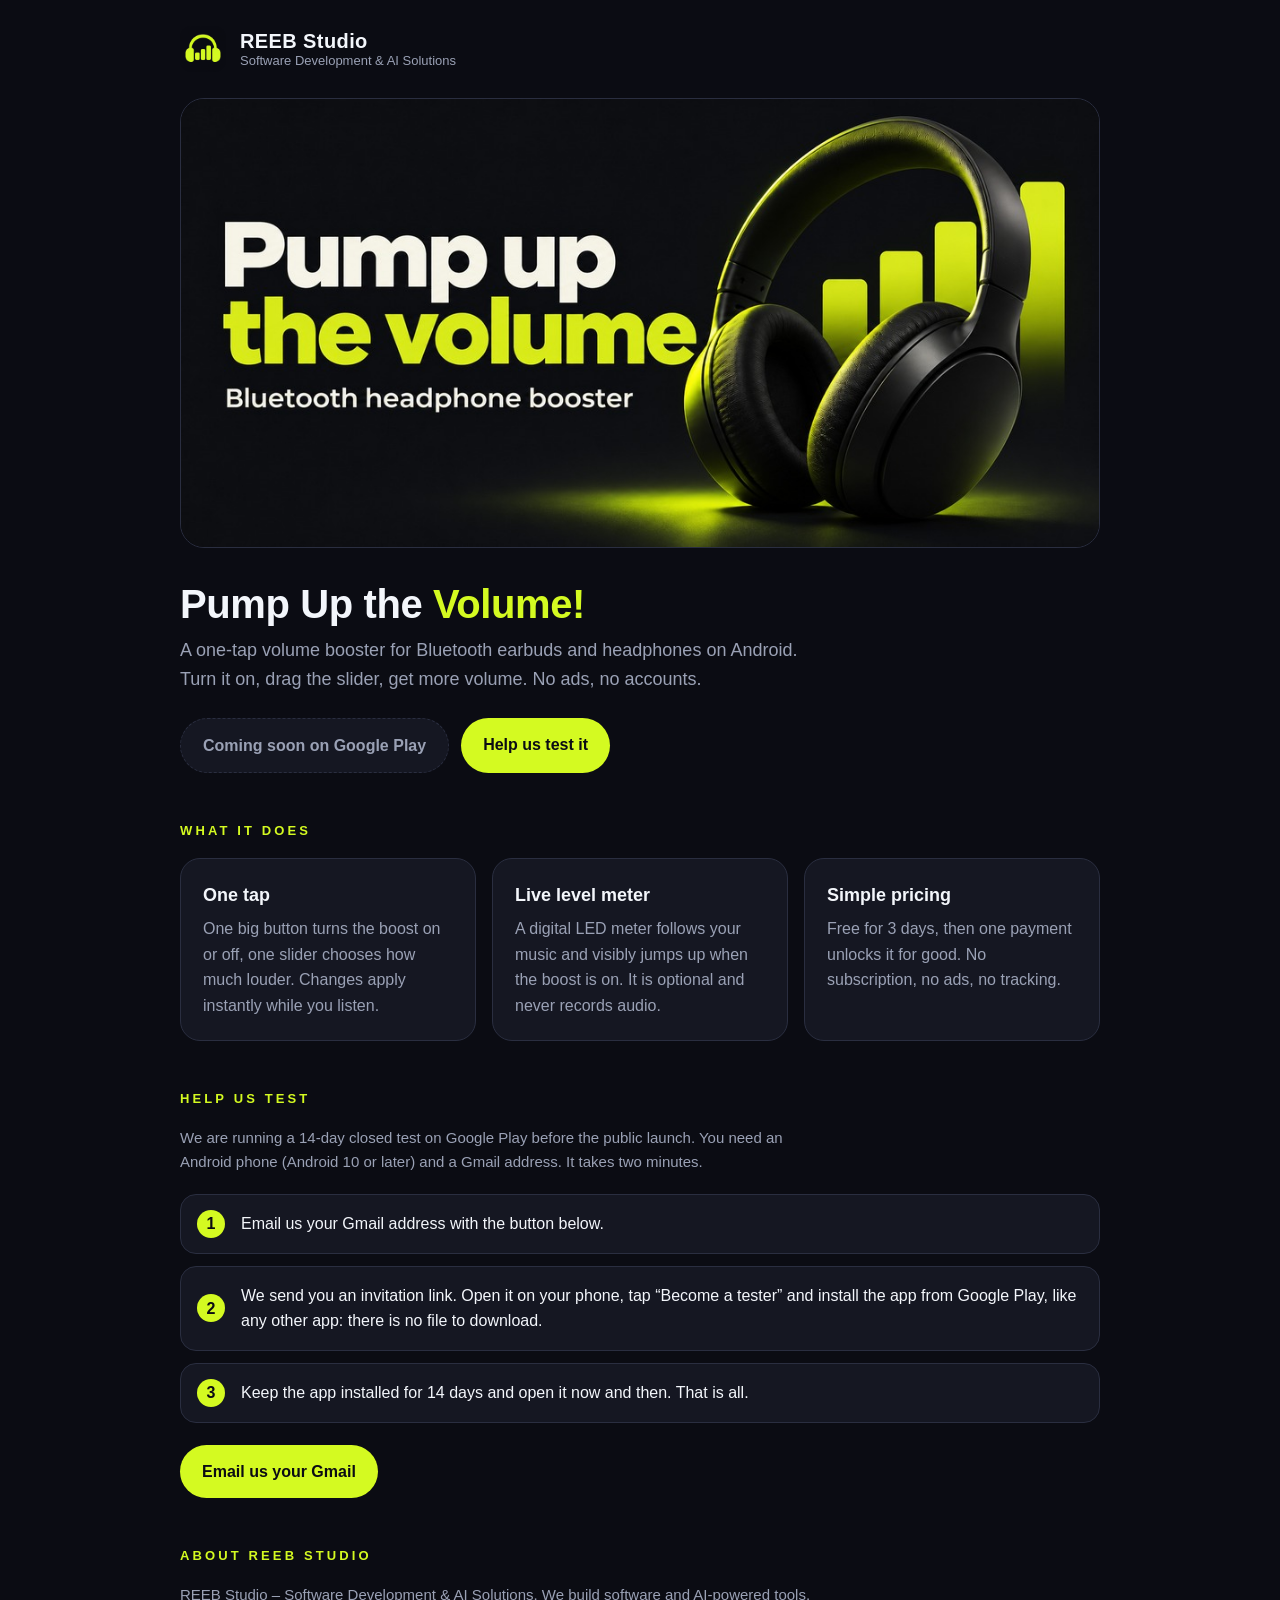
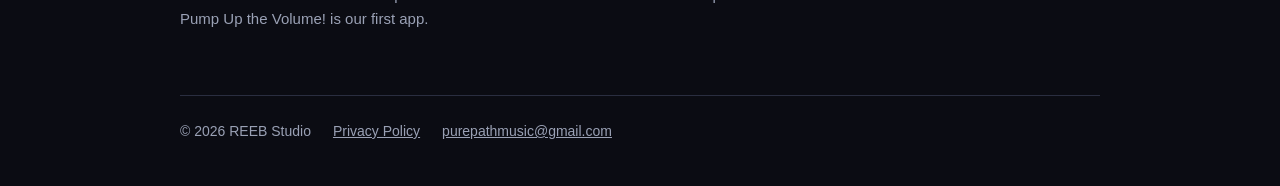
==== index.html @ 294146e5 "Add files via upload" ====
<!doctype html>
<html lang="en">
<head>
<meta charset="utf-8">
<meta name="viewport" content="width=device-width, initial-scale=1">
<title>REEB Studio – Software Development &amp; AI Solutions</title>
<meta name="description" content="REEB Studio builds software and AI-powered tools. First app: Pump Up the Volume!, a one-tap Bluetooth volume booster for Android.">
<link rel="icon" type="image/png" href="icon.png">
<style>
:root{--bg:#0B0C13;--surface:#151722;--line:#2A2E40;--text:#F3F6FB;--dim:#9AA1B5;--acc:#D4FA21;--ink:#0B0C13}
*{box-sizing:border-box}
html{-webkit-text-size-adjust:100%}
body{margin:0;background:var(--bg);color:var(--text);font:16px/1.6 -apple-system,BlinkMacSystemFont,"Segoe UI",Roboto,Helvetica,Arial,sans-serif}
a{color:var(--acc)}
.wrap{max-width:960px;margin:0 auto;padding:0 20px}
header{padding:26px 0 0;display:flex;align-items:center;gap:14px}
header a.brand{display:flex;align-items:center;gap:14px;text-decoration:none;color:var(--text)}
header img{width:46px;height:46px;border-radius:12px;display:block}
.brand b{display:block;font-size:20px;letter-spacing:.02em;line-height:1.2;color:var(--text)}
.brand span{display:block;color:var(--dim);font-size:13px;line-height:1.3}
.hero{margin:26px 0 0;border-radius:24px;overflow:hidden;border:1px solid var(--line)}
.hero img{display:block;width:100%;height:auto}
h1{font-size:clamp(28px,5vw,40px);line-height:1.1;margin:34px 0 10px;letter-spacing:-.01em}
h1 em{color:var(--acc);font-style:normal}
.lead{font-size:18px;color:var(--dim);max-width:640px;margin:0 0 24px}
.cta{display:flex;flex-wrap:wrap;gap:12px;margin:0}
.btn{display:inline-block;padding:14px 22px;border-radius:999px;font-weight:700;text-decoration:none}
.btn.primary{background:var(--acc);color:var(--ink)}
.btn.soon{background:var(--surface);color:var(--dim);border:1px dashed var(--line)}
section{padding:48px 0 0}
h2{font-size:13px;letter-spacing:.24em;text-transform:uppercase;color:var(--acc);margin:0 0 16px}
.grid{display:grid;grid-template-columns:repeat(auto-fit,minmax(250px,1fr));gap:16px}
.card{background:var(--surface);border:1px solid var(--line);border-radius:20px;padding:22px}
.card h3{margin:0 0 6px;font-size:18px}
.card p{margin:0;color:var(--dim)}
.steps{list-style:none;counter-reset:s;padding:0;margin:18px 0 22px;display:grid;gap:12px}
.steps li{counter-increment:s;background:var(--surface);border:1px solid var(--line);border-radius:16px;padding:16px 18px 16px 60px;position:relative}
.steps li:before{content:counter(s);position:absolute;left:16px;top:50%;transform:translateY(-50%);width:28px;height:28px;border-radius:50%;background:var(--acc);color:var(--ink);font-weight:800;display:flex;align-items:center;justify-content:center}
.note{color:var(--dim);font-size:15px;margin:0 0 20px;max-width:640px}
footer{margin-top:64px;border-top:1px solid var(--line);padding:24px 0 44px;color:var(--dim);font-size:14px;display:flex;flex-wrap:wrap;gap:8px 22px}
footer a{color:var(--dim)}
article h1{margin-top:34px}
article h2{margin:30px 0 8px;padding-top:20px;border-top:1px solid var(--line);font-size:13px}
article p,article li{color:var(--text)}
article ul{padding-left:22px}
article li{margin:6px 0}
article em{color:var(--dim)}
</style>
</head>
<body>
<div class="wrap">
<header><a class="brand" href="./"><img src="icon.png" alt="" width="46" height="46"><span><b>REEB Studio</b><span>Software Development &amp; AI Solutions</span></span></a></header>

<div class="hero"><img src="hero.jpg" width="1024" height="500" alt="Pump up the volume: Bluetooth headphone booster"></div>

<h1>Pump Up the <em>Volume!</em></h1>
<p class="lead">A one-tap volume booster for Bluetooth earbuds and headphones on Android. Turn it on, drag the slider, get more volume. No ads, no accounts.</p>
<p class="cta"><span class="btn soon">Coming soon on Google Play</span><a class="btn primary" href="#testers">Help us test it</a></p>

<section>
<h2>What it does</h2>
<div class="grid">
<div class="card"><h3>One tap</h3><p>One big button turns the boost on or off, one slider chooses how much louder. Changes apply instantly while you listen.</p></div>
<div class="card"><h3>Live level meter</h3><p>A digital LED meter follows your music and visibly jumps up when the boost is on. It is optional and never records audio.</p></div>
<div class="card"><h3>Simple pricing</h3><p>Free for 3 days, then one payment unlocks it for good. No subscription, no ads, no tracking.</p></div>
</div>
</section>

<section id="testers">
<h2>Help us test</h2>
<p class="note">We are running a 14-day closed test on Google Play before the public launch. You need an Android phone (Android 10 or later) and a Gmail address. It takes two minutes.</p>
<ol class="steps">
<li>Email us your Gmail address with the button below.</li>
<li>We send you an invitation link. Open it on your phone, tap &ldquo;Become a tester&rdquo; and install the app from Google Play, like any other app: there is no file to download.</li>
<li>Keep the app installed for 14 days and open it now and then. That is all.</li>
</ol>
<p class="cta"><a class="btn primary" href="mailto:purepathmusic@gmail.com?subject=Pump%20Up%20the%20Volume!%20tester&body=My%20Gmail%20address%20is%3A%20">Email us your Gmail</a></p>
</section>

<section>
<h2>About REEB Studio</h2>
<p class="note">REEB Studio &ndash; Software Development &amp; AI Solutions. We build software and AI-powered tools. Pump Up the Volume! is our first app.</p>
</section>
<footer><span>&copy; 2026 REEB Studio</span><a href="privacy.html">Privacy Policy</a><a href="mailto:purepathmusic@gmail.com">purepathmusic@gmail.com</a></footer>
</div>
</body>
</html>
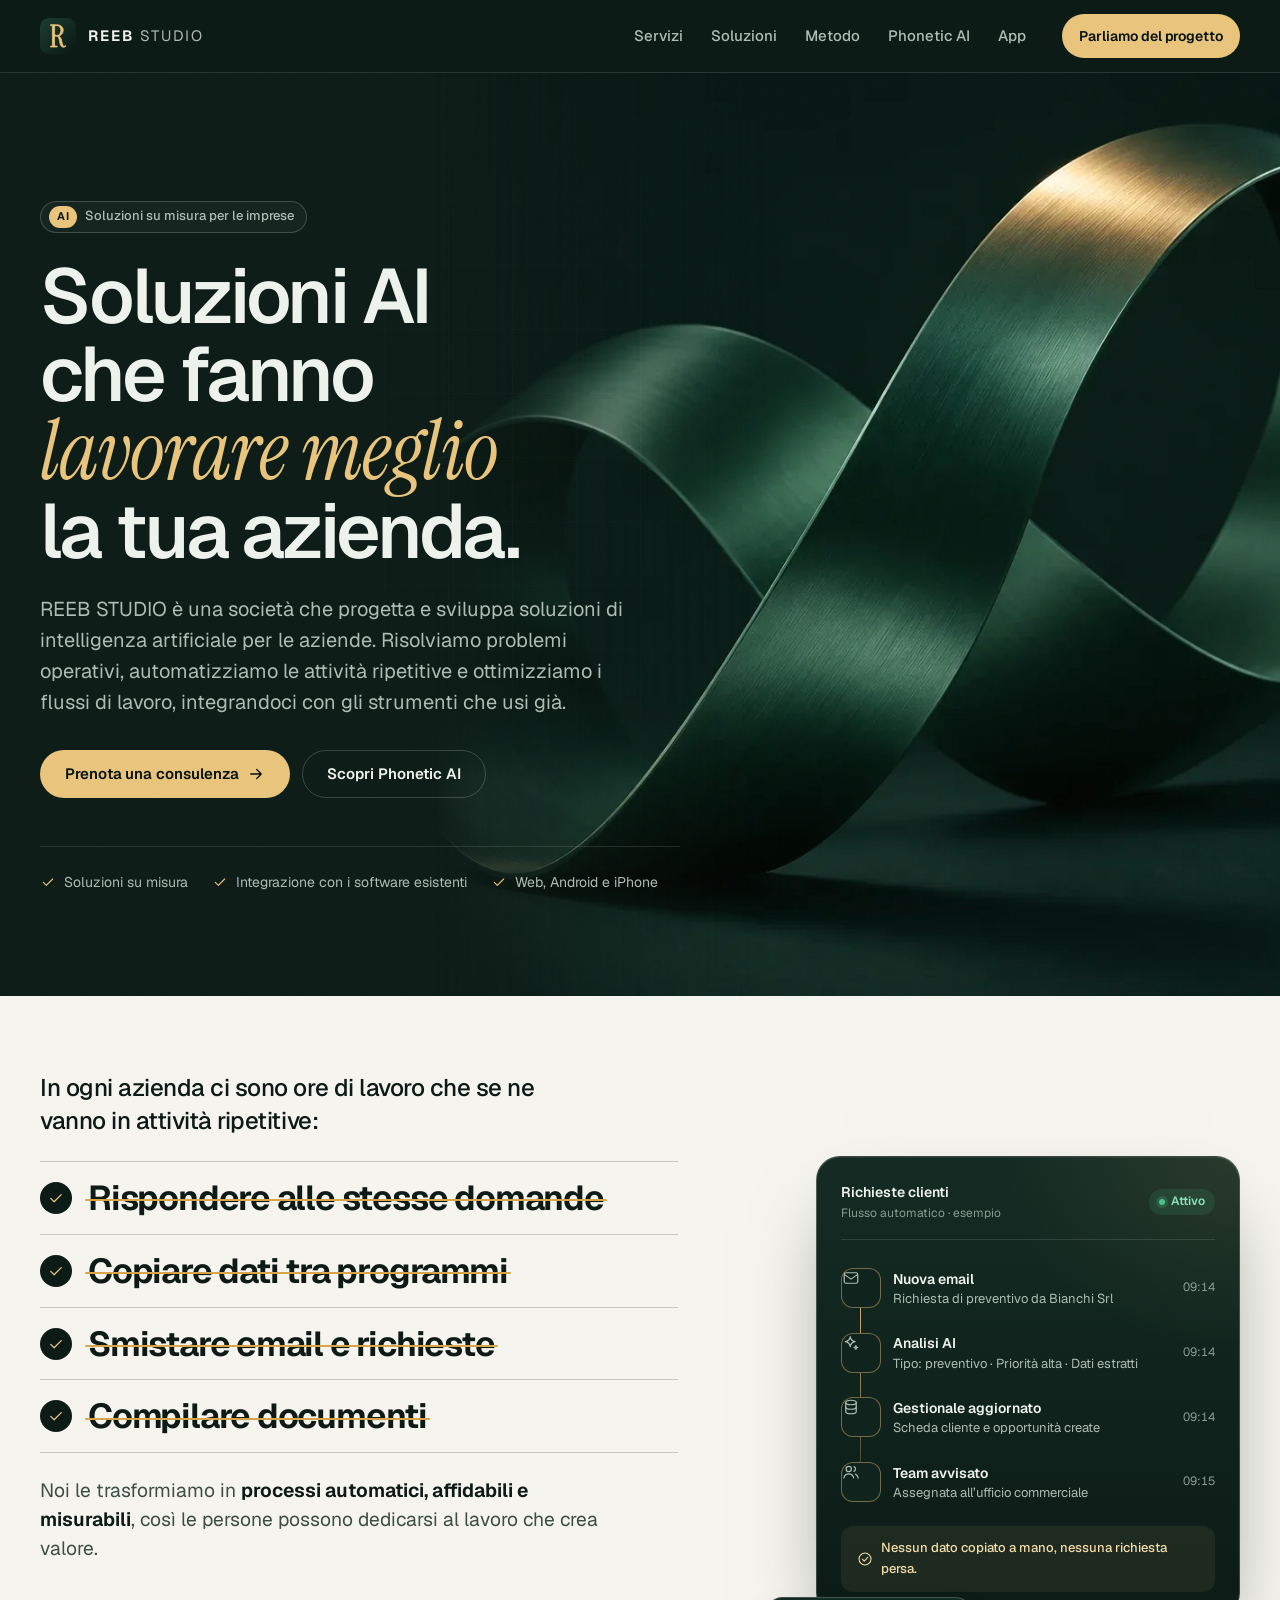
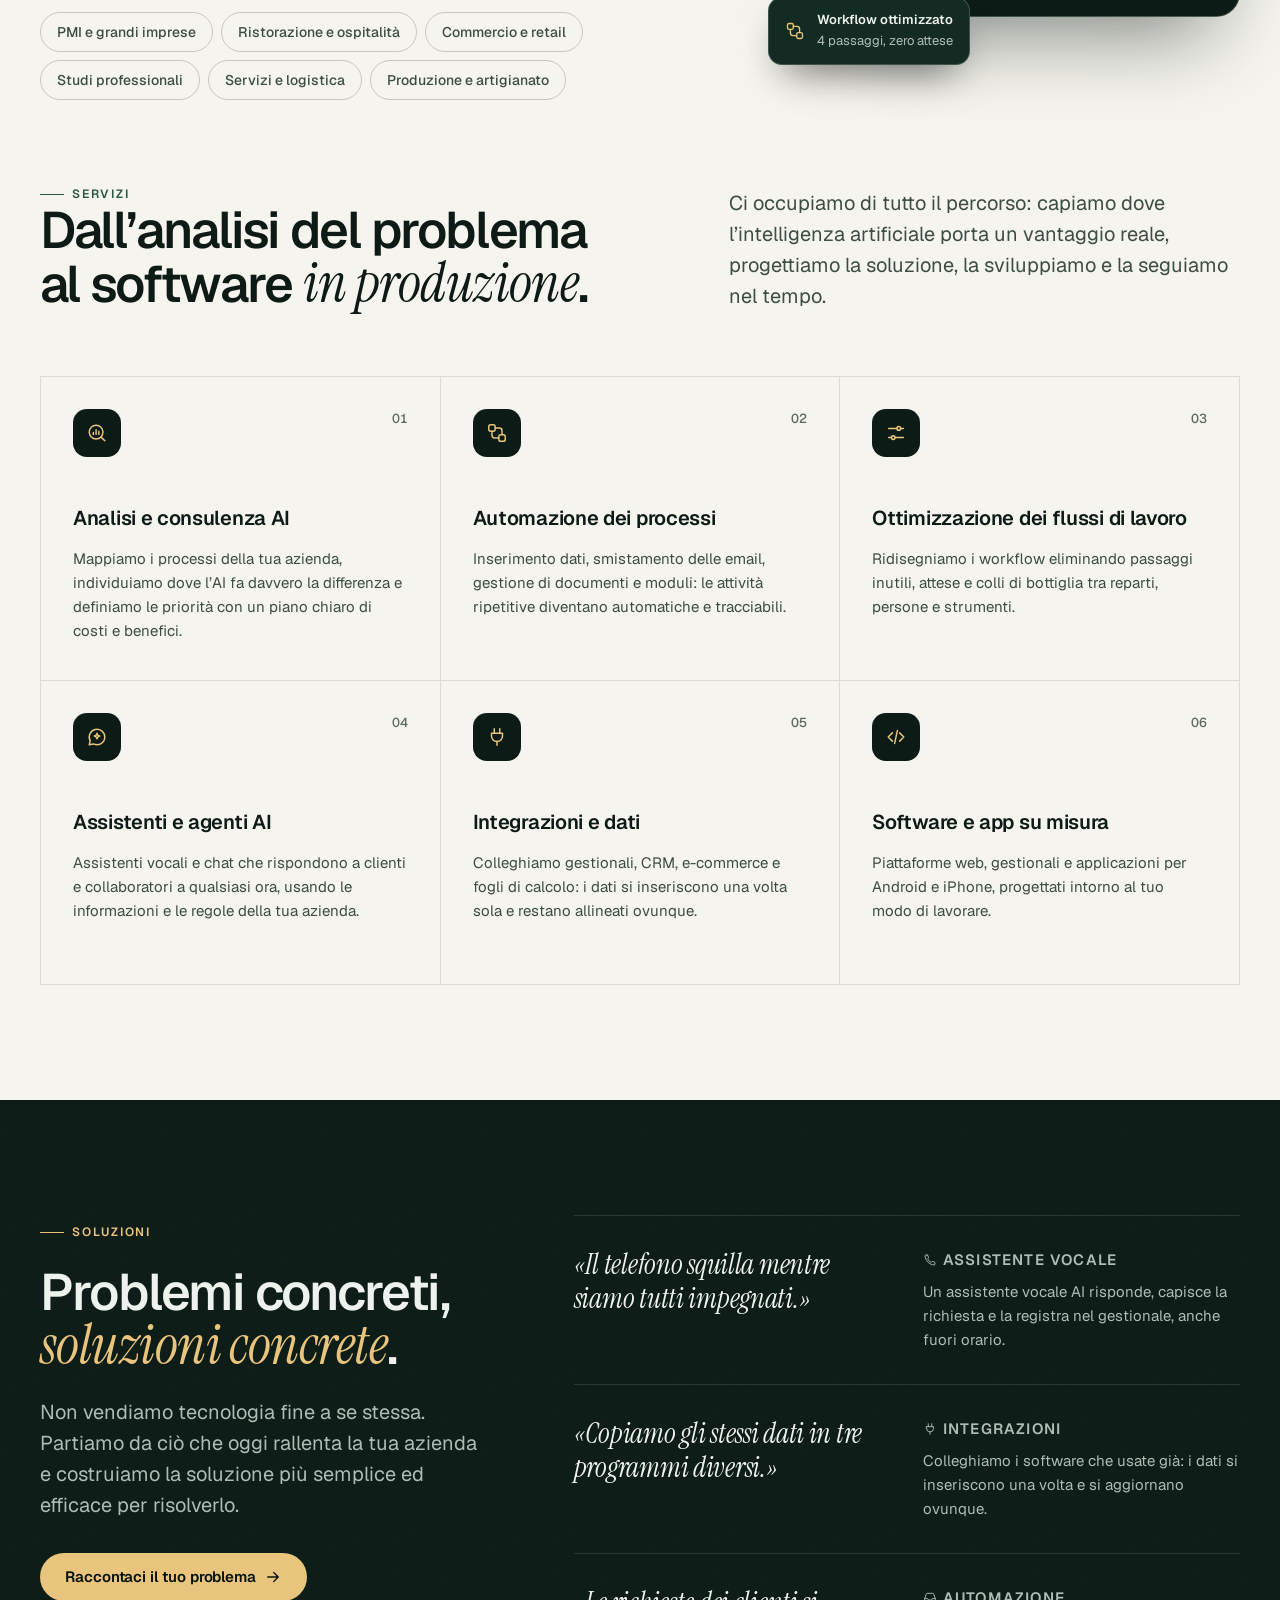
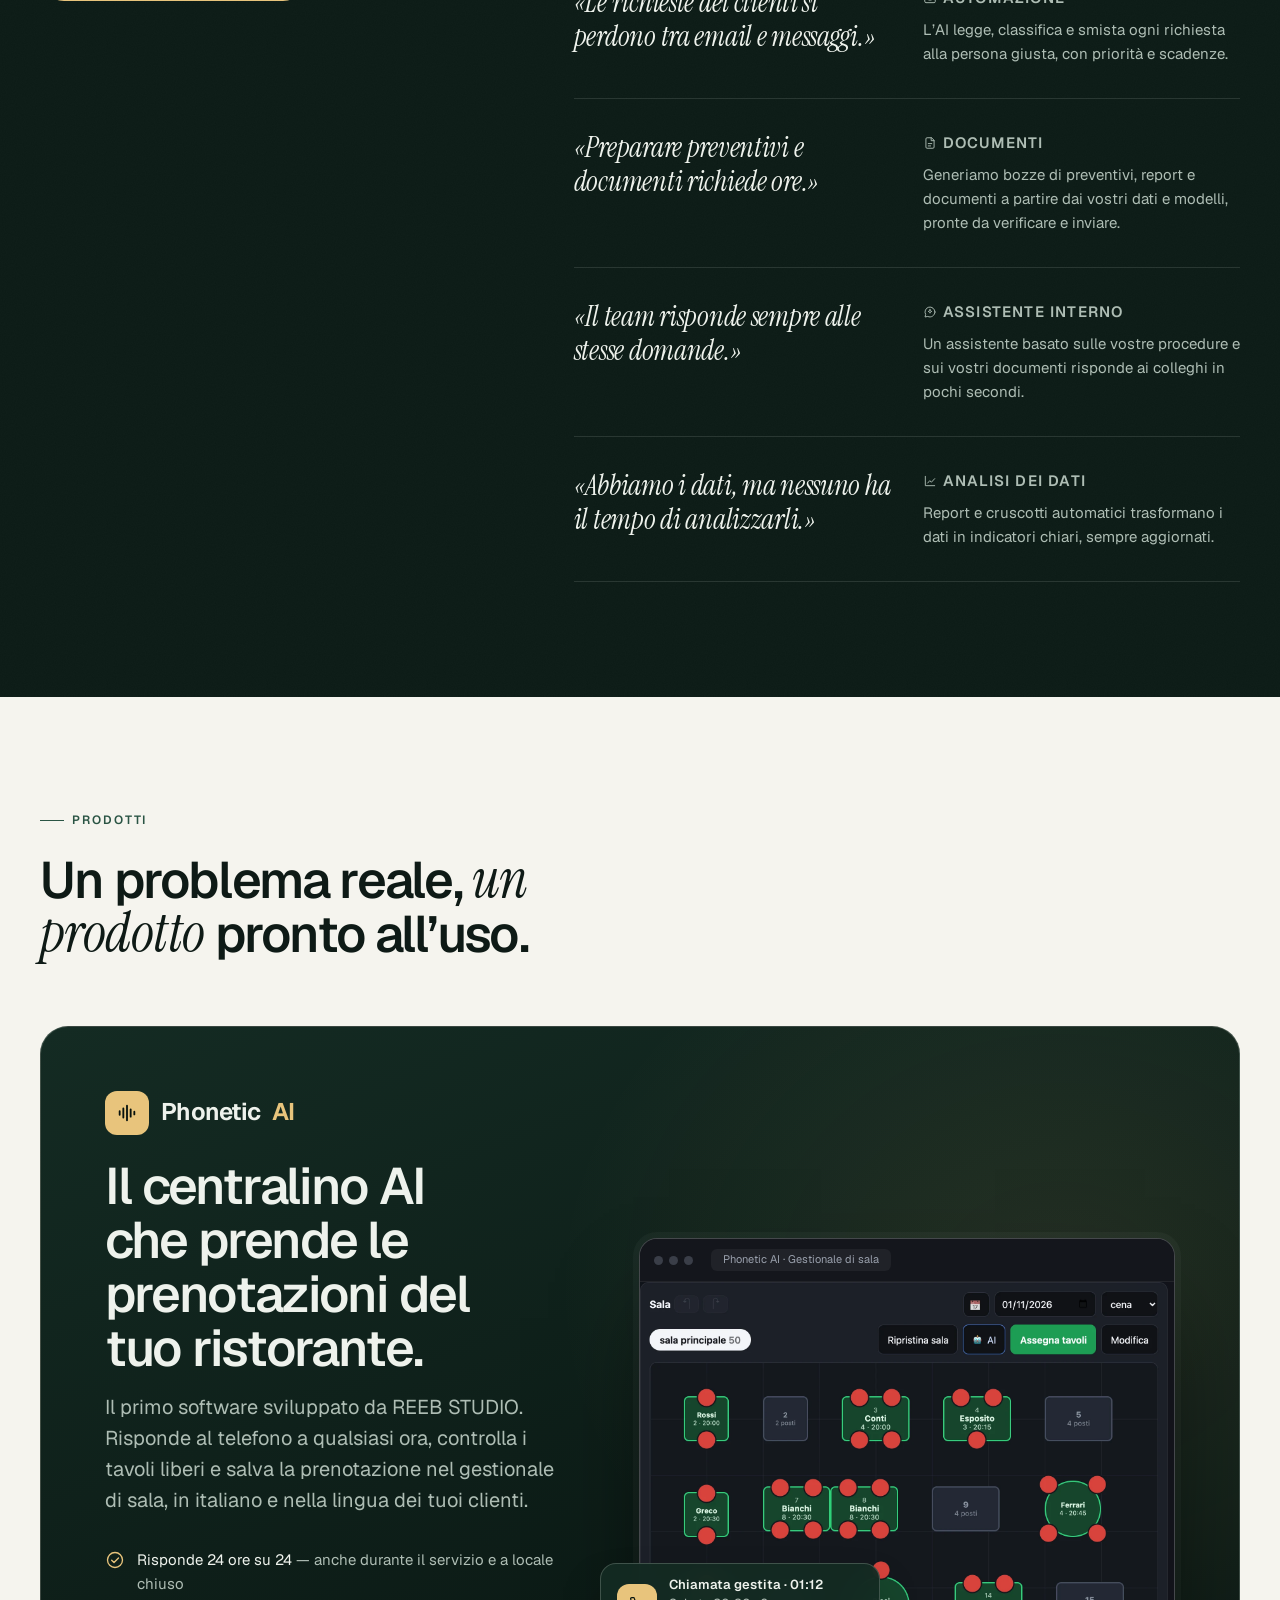
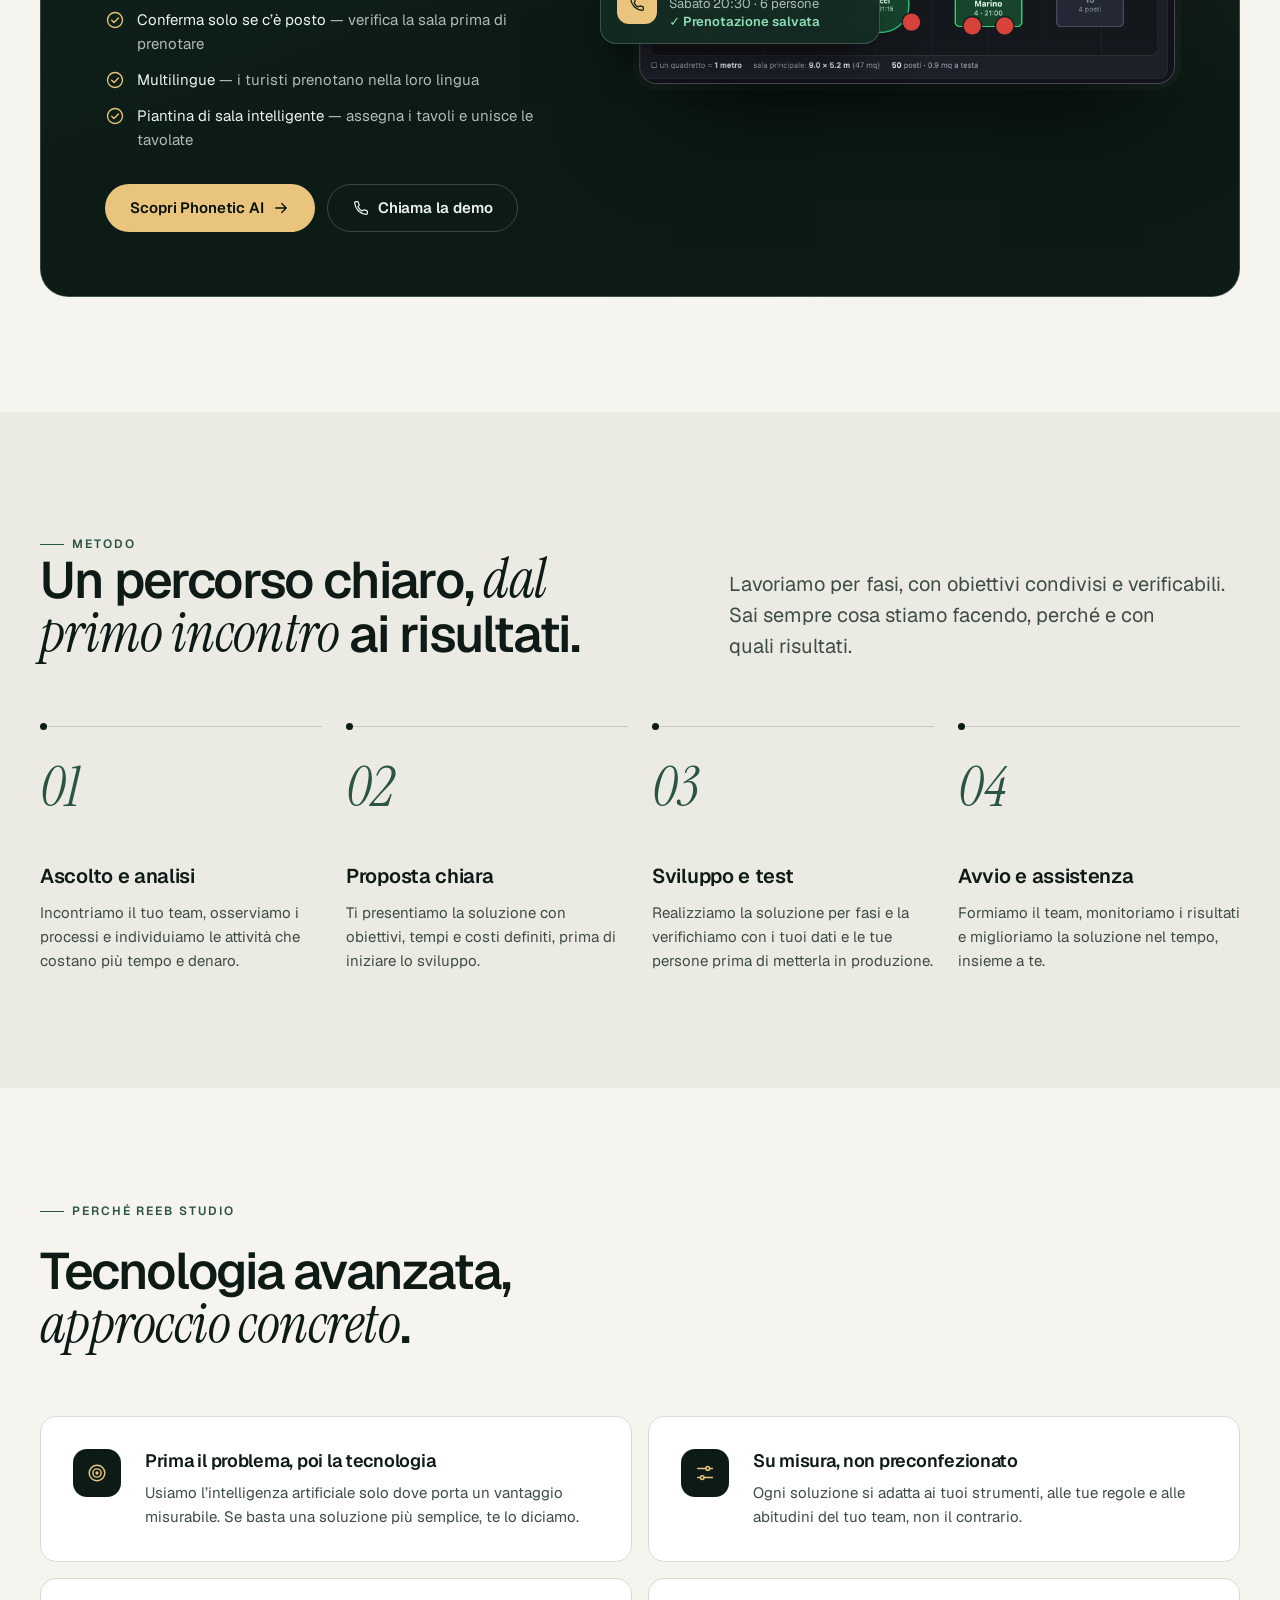
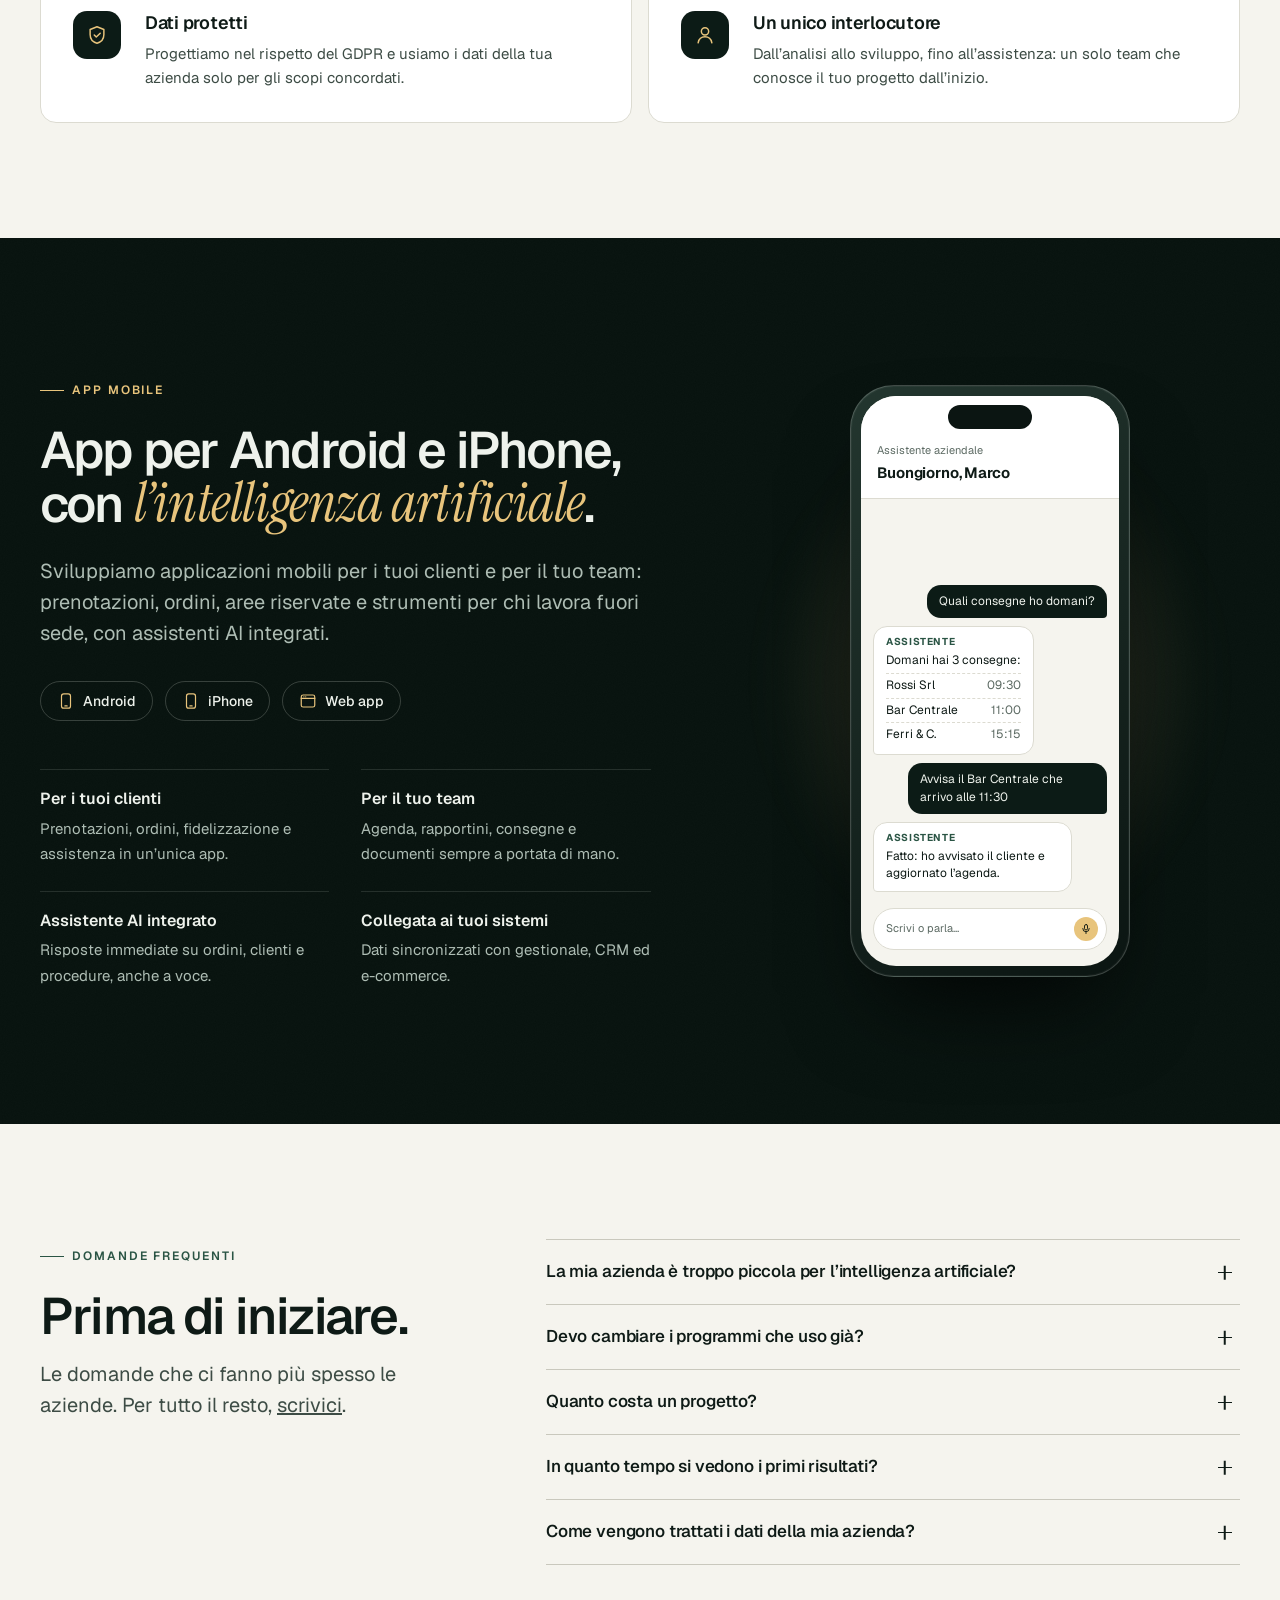
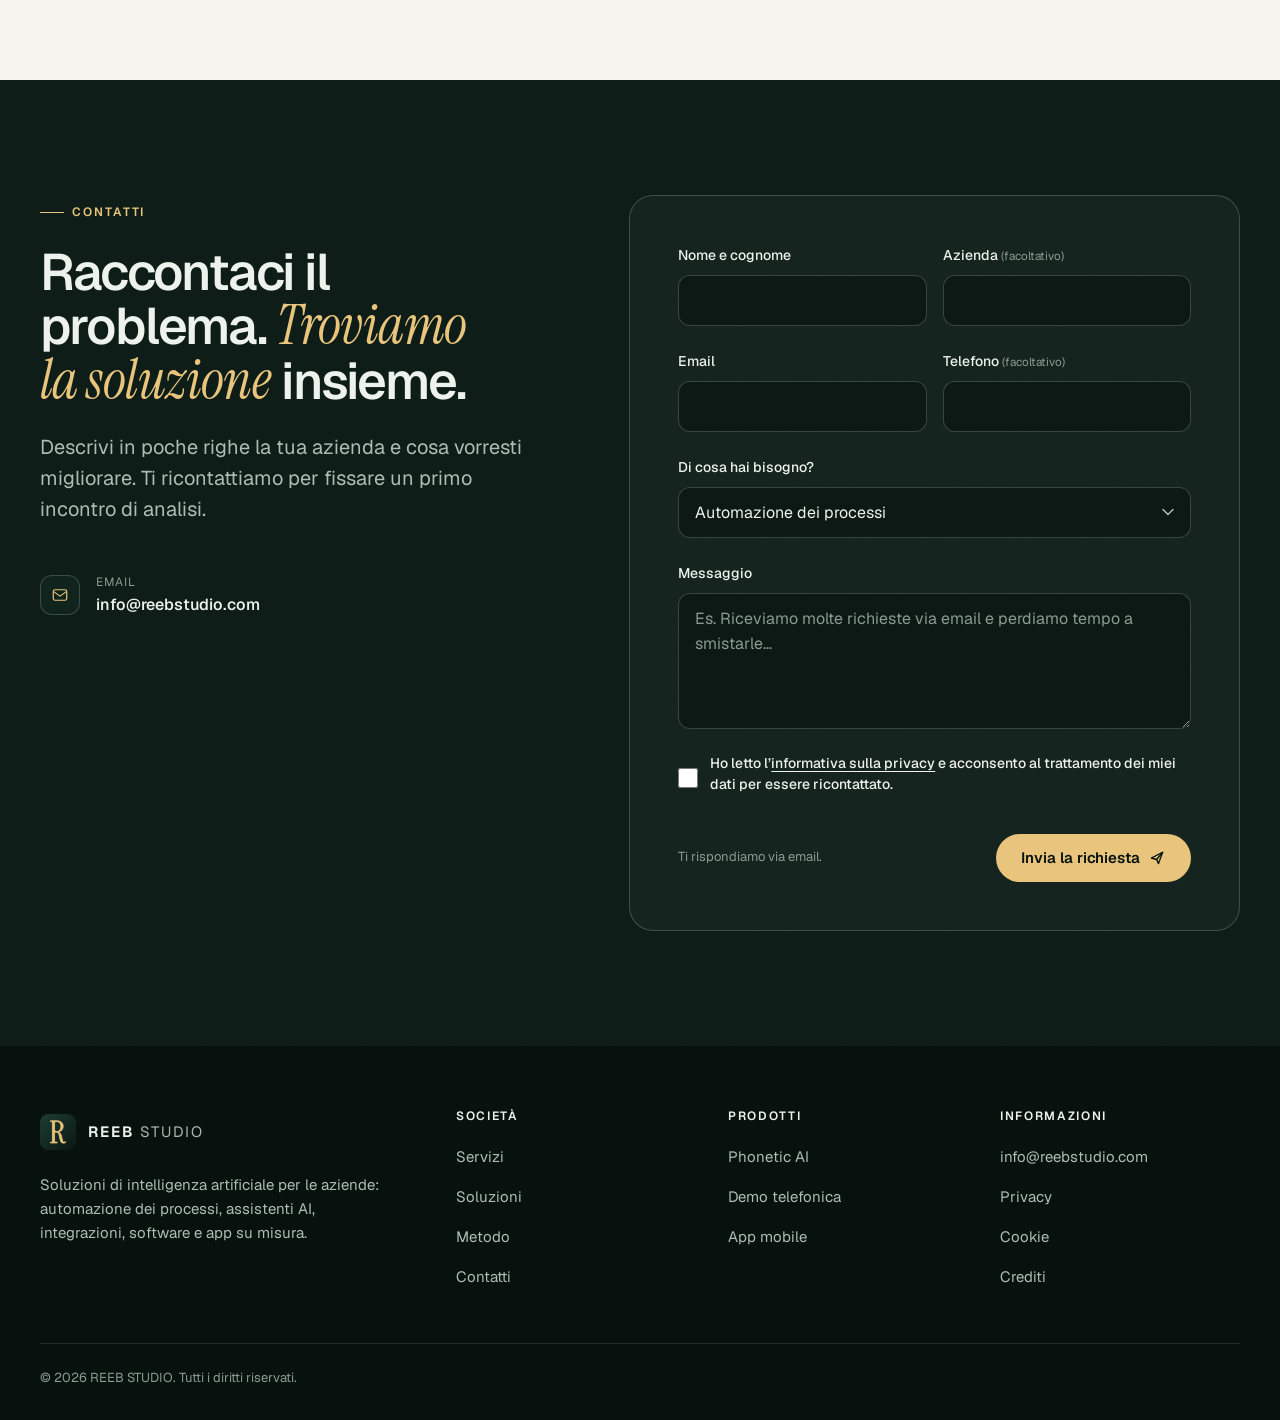
==== commit 83d86db6: "Nuovo sito REEB STUDIO Home della società (servizi, soluzioni, Phonetic AI, metodo, app, contatti), " ====
--- a/index.html
+++ b/index.html
@@ -1,87 +1,595 @@
 <!doctype html>
-<html lang="en">
+<html lang="it">
 <head>
-<meta charset="utf-8">
-<meta name="viewport" content="width=device-width, initial-scale=1">
-<title>REEB Studio – Software Development &amp; AI Solutions</title>
-<meta name="description" content="REEB Studio builds software and AI-powered tools. First app: Pump Up the Volume!, a one-tap Bluetooth volume booster for Android.">
-<link rel="icon" type="image/png" href="icon.png">
-<style>
-:root{--bg:#0B0C13;--surface:#151722;--line:#2A2E40;--text:#F3F6FB;--dim:#9AA1B5;--acc:#D4FA21;--ink:#0B0C13}
-*{box-sizing:border-box}
-html{-webkit-text-size-adjust:100%}
-body{margin:0;background:var(--bg);color:var(--text);font:16px/1.6 -apple-system,BlinkMacSystemFont,"Segoe UI",Roboto,Helvetica,Arial,sans-serif}
-a{color:var(--acc)}
-.wrap{max-width:960px;margin:0 auto;padding:0 20px}
-header{padding:26px 0 0;display:flex;align-items:center;gap:14px}
-header a.brand{display:flex;align-items:center;gap:14px;text-decoration:none;color:var(--text)}
-header img{width:46px;height:46px;border-radius:12px;display:block}
-.brand b{display:block;font-size:20px;letter-spacing:.02em;line-height:1.2;color:var(--text)}
-.brand span{display:block;color:var(--dim);font-size:13px;line-height:1.3}
-.hero{margin:26px 0 0;border-radius:24px;overflow:hidden;border:1px solid var(--line)}
-.hero img{display:block;width:100%;height:auto}
-h1{font-size:clamp(28px,5vw,40px);line-height:1.1;margin:34px 0 10px;letter-spacing:-.01em}
-h1 em{color:var(--acc);font-style:normal}
-.lead{font-size:18px;color:var(--dim);max-width:640px;margin:0 0 24px}
-.cta{display:flex;flex-wrap:wrap;gap:12px;margin:0}
-.btn{display:inline-block;padding:14px 22px;border-radius:999px;font-weight:700;text-decoration:none}
-.btn.primary{background:var(--acc);color:var(--ink)}
-.btn.soon{background:var(--surface);color:var(--dim);border:1px dashed var(--line)}
-section{padding:48px 0 0}
-h2{font-size:13px;letter-spacing:.24em;text-transform:uppercase;color:var(--acc);margin:0 0 16px}
-.grid{display:grid;grid-template-columns:repeat(auto-fit,minmax(250px,1fr));gap:16px}
-.card{background:var(--surface);border:1px solid var(--line);border-radius:20px;padding:22px}
-.card h3{margin:0 0 6px;font-size:18px}
-.card p{margin:0;color:var(--dim)}
-.steps{list-style:none;counter-reset:s;padding:0;margin:18px 0 22px;display:grid;gap:12px}
-.steps li{counter-increment:s;background:var(--surface);border:1px solid var(--line);border-radius:16px;padding:16px 18px 16px 60px;position:relative}
-.steps li:before{content:counter(s);position:absolute;left:16px;top:50%;transform:translateY(-50%);width:28px;height:28px;border-radius:50%;background:var(--acc);color:var(--ink);font-weight:800;display:flex;align-items:center;justify-content:center}
-.note{color:var(--dim);font-size:15px;margin:0 0 20px;max-width:640px}
-footer{margin-top:64px;border-top:1px solid var(--line);padding:24px 0 44px;color:var(--dim);font-size:14px;display:flex;flex-wrap:wrap;gap:8px 22px}
-footer a{color:var(--dim)}
-article h1{margin-top:34px}
-article h2{margin:30px 0 8px;padding-top:20px;border-top:1px solid var(--line);font-size:13px}
-article p,article li{color:var(--text)}
-article ul{padding-left:22px}
-article li{margin:6px 0}
-article em{color:var(--dim)}
-</style>
+  <meta charset="utf-8">
+  <meta name="viewport" content="width=device-width, initial-scale=1">
+  <title>REEB STUDIO — Soluzioni di intelligenza artificiale per le aziende</title>
+  <meta name="description" content="REEB STUDIO è una società che progetta soluzioni di intelligenza artificiale per le aziende: automazione dei processi, ottimizzazione dei flussi di lavoro, assistenti AI, integrazioni, software e app su misura.">
+  <meta name="theme-color" content="#0c1b16">
+  <link rel="canonical" href="https://reebstudio.com/">
+  <meta property="og:type" content="website">
+  <meta property="og:locale" content="it_IT">
+  <meta property="og:site_name" content="REEB STUDIO">
+  <meta property="og:title" content="REEB STUDIO — Soluzioni di intelligenza artificiale per le aziende">
+  <meta property="og:description" content="Automatizziamo le attività ripetitive, ottimizziamo i flussi di lavoro e integriamo l’intelligenza artificiale nei sistemi che la tua azienda usa già.">
+  <meta property="og:url" content="https://reebstudio.com/">
+  <meta property="og:image" content="https://reebstudio.com/assets/img/og-reeb-studio.jpg">
+  <meta property="og:image:width" content="1200">
+  <meta property="og:image:height" content="630">
+  <meta name="twitter:card" content="summary_large_image">
+  <link rel="icon" href="favicon.svg" type="image/svg+xml">
+  <link rel="icon" href="assets/brand/favicon-32.png" sizes="32x32" type="image/png">
+  <link rel="apple-touch-icon" href="assets/brand/apple-touch-icon.png">
+  <link rel="manifest" href="site.webmanifest">
+  <link rel="preload" href="assets/fonts/geist-var.woff2" as="font" type="font/woff2" crossorigin>
+  <link rel="preload" href="assets/fonts/instrument-serif-italic.woff2" as="font" type="font/woff2" crossorigin>
+  <link rel="stylesheet" href="assets/css/site.css">
+  <script>document.documentElement.classList.add('js')</script>
+  <script type="application/ld+json">
+  {
+    "@context": "https://schema.org",
+    "@type": "Organization",
+    "name": "REEB STUDIO",
+    "url": "https://reebstudio.com/",
+    "logo": "https://reebstudio.com/assets/brand/icon-512.png",
+    "description": "Società che progetta e sviluppa soluzioni di intelligenza artificiale per le aziende: automazione dei processi, ottimizzazione dei flussi di lavoro, assistenti AI, integrazioni, software e app per Android e iPhone.",
+    "email": "info@reebstudio.com",
+    "makesOffer": {
+      "@type": "Offer",
+      "itemOffered": { "@type": "SoftwareApplication", "name": "Phonetic AI", "applicationCategory": "BusinessApplication", "url": "https://reebstudio.com/phonetic-ai/" }
+    }
+  }
+  </script>
 </head>
 <body>
-<div class="wrap">
-<header><a class="brand" href="./"><img src="icon.png" alt="" width="46" height="46"><span><b>REEB Studio</b><span>Software Development &amp; AI Solutions</span></span></a></header>
-
-<div class="hero"><img src="hero.jpg" width="1024" height="500" alt="Pump up the volume: Bluetooth headphone booster"></div>
-
-<h1>Pump Up the <em>Volume!</em></h1>
-<p class="lead">A one-tap volume booster for Bluetooth earbuds and headphones on Android. Turn it on, drag the slider, get more volume. No ads, no accounts.</p>
-<p class="cta"><span class="btn soon">Coming soon on Google Play</span><a class="btn primary" href="#testers">Help us test it</a></p>
-
-<section>
-<h2>What it does</h2>
-<div class="grid">
-<div class="card"><h3>One tap</h3><p>One big button turns the boost on or off, one slider chooses how much louder. Changes apply instantly while you listen.</p></div>
-<div class="card"><h3>Live level meter</h3><p>A digital LED meter follows your music and visibly jumps up when the boost is on. It is optional and never records audio.</p></div>
-<div class="card"><h3>Simple pricing</h3><p>Free for 3 days, then one payment unlocks it for good. No subscription, no ads, no tracking.</p></div>
-</div>
-</section>
-
-<section id="testers">
-<h2>Help us test</h2>
-<p class="note">We are running a 14-day closed test on Google Play before the public launch. You need an Android phone (Android 10 or later) and a Gmail address. It takes two minutes.</p>
-<ol class="steps">
-<li>Email us your Gmail address with the button below.</li>
-<li>We send you an invitation link. Open it on your phone, tap &ldquo;Become a tester&rdquo; and install the app from Google Play, like any other app: there is no file to download.</li>
-<li>Keep the app installed for 14 days and open it now and then. That is all.</li>
-</ol>
-<p class="cta"><a class="btn primary" href="mailto:purepathmusic@gmail.com?subject=Pump%20Up%20the%20Volume!%20tester&body=My%20Gmail%20address%20is%3A%20">Email us your Gmail</a></p>
-</section>
-
-<section>
-<h2>About REEB Studio</h2>
-<p class="note">REEB Studio &ndash; Software Development &amp; AI Solutions. We build software and AI-powered tools. Pump Up the Volume! is our first app.</p>
-</section>
-<footer><span>&copy; 2026 REEB Studio</span><a href="privacy.html">Privacy Policy</a><a href="mailto:purepathmusic@gmail.com">purepathmusic@gmail.com</a></footer>
-</div>
+  <svg xmlns="http://www.w3.org/2000/svg" aria-hidden="true" focusable="false" style="position:absolute;width:0;height:0;overflow:hidden">
+  <defs>
+    <symbol id="i-arrow" viewBox="0 0 24 24" fill="none" stroke="currentColor" stroke-width="1.7" stroke-linecap="round" stroke-linejoin="round"><path d="M5 12h14M13 6l6 6-6 6"/></symbol>
+    <symbol id="i-check" viewBox="0 0 24 24" fill="none" stroke="currentColor" stroke-width="1.7" stroke-linecap="round" stroke-linejoin="round"><path d="M5 12.5l4.5 4.5L19 7.5"/></symbol>
+    <symbol id="i-check-circle" viewBox="0 0 24 24" fill="none" stroke="currentColor" stroke-width="1.6" stroke-linecap="round" stroke-linejoin="round"><circle cx="12" cy="12" r="9"/><path d="M8 12.3l2.8 2.8 5.4-5.5"/></symbol>
+    <symbol id="i-mail" viewBox="0 0 24 24" fill="none" stroke="currentColor" stroke-width="1.6" stroke-linecap="round" stroke-linejoin="round"><rect x="3" y="5" width="18" height="14" rx="2.5"/><path d="M3.5 7.5l8.5 6 8.5-6"/></symbol>
+    <symbol id="i-sparkle" viewBox="0 0 24 24" fill="none" stroke="currentColor" stroke-width="1.6" stroke-linecap="round" stroke-linejoin="round"><path d="M11 3.5c.6 4.4 2.3 6.1 6.5 6.7-4.2.6-5.9 2.3-6.5 6.7-.6-4.4-2.3-6.1-6.5-6.7 4.2-.6 5.9-2.3 6.5-6.7z"/><path d="M18.5 15.5c.2 1.6.9 2.3 2.5 2.5-1.6.2-2.3.9-2.5 2.5-.2-1.6-.9-2.3-2.5-2.5 1.6-.2 2.3-.9 2.5-2.5z"/></symbol>
+    <symbol id="i-database" viewBox="0 0 24 24" fill="none" stroke="currentColor" stroke-width="1.6" stroke-linecap="round" stroke-linejoin="round"><ellipse cx="12" cy="6" rx="7" ry="3"/><path d="M5 6v6c0 1.7 3.1 3 7 3s7-1.3 7-3V6"/><path d="M5 12v6c0 1.7 3.1 3 7 3s7-1.3 7-3v-6"/></symbol>
+    <symbol id="i-users" viewBox="0 0 24 24" fill="none" stroke="currentColor" stroke-width="1.6" stroke-linecap="round" stroke-linejoin="round"><circle cx="9" cy="8" r="3.5"/><path d="M2.5 20c.6-3.6 3.2-5.5 6.5-5.5s5.9 1.9 6.5 5.5"/><path d="M16 4.8a3.5 3.5 0 0 1 0 6.4M18 14.8c2 .8 3.2 2.5 3.5 5.2"/></symbol>
+    <symbol id="i-phone" viewBox="0 0 24 24" fill="none" stroke="currentColor" stroke-width="1.6" stroke-linecap="round" stroke-linejoin="round"><path d="M7.2 3.5H5a1.5 1.5 0 0 0-1.5 1.6c.7 8.2 7.2 14.7 15.4 15.4a1.5 1.5 0 0 0 1.6-1.5v-2.2a1.5 1.5 0 0 0-1.1-1.4l-3-.9a1.5 1.5 0 0 0-1.5.4l-1.1 1.1a12 12 0 0 1-5.8-5.8L9 9.1a1.5 1.5 0 0 0 .4-1.5l-.9-3a1.5 1.5 0 0 0-1.3-1.1z"/></symbol>
+    <symbol id="i-workflow" viewBox="0 0 24 24" fill="none" stroke="currentColor" stroke-width="1.6" stroke-linecap="round" stroke-linejoin="round"><rect x="3" y="3" width="7" height="7" rx="2"/><rect x="14" y="14" width="7" height="7" rx="2"/><path d="M10 6.5h4.5a3 3 0 0 1 3 3V14"/><path d="M6.5 10v4.5a3 3 0 0 0 3 3H14"/></symbol>
+    <symbol id="i-assistant" viewBox="0 0 24 24" fill="none" stroke="currentColor" stroke-width="1.6" stroke-linecap="round" stroke-linejoin="round"><path d="M20.5 12a8.5 8.5 0 0 1-12.3 7.6L3.5 20.5l1.1-4.3A8.5 8.5 0 1 1 20.5 12z"/><path d="M12 8c.3 2 1.1 2.8 3 3-1.9.3-2.7 1.1-3 3-.3-1.9-1.1-2.7-3-3 1.9-.2 2.7-1 3-3z"/></symbol>
+    <symbol id="i-plug" viewBox="0 0 24 24" fill="none" stroke="currentColor" stroke-width="1.6" stroke-linecap="round" stroke-linejoin="round"><path d="M9 3v5M15 3v5"/><path d="M6 8h12v3a6 6 0 0 1-12 0z"/><path d="M12 17v4"/></symbol>
+    <symbol id="i-code" viewBox="0 0 24 24" fill="none" stroke="currentColor" stroke-width="1.6" stroke-linecap="round" stroke-linejoin="round"><path d="M8 7.5L3.5 12 8 16.5M16 7.5l4.5 4.5-4.5 4.5M13.5 5l-3 14"/></symbol>
+    <symbol id="i-smartphone" viewBox="0 0 24 24" fill="none" stroke="currentColor" stroke-width="1.6" stroke-linecap="round" stroke-linejoin="round"><rect x="6" y="2.5" width="12" height="19" rx="3"/><path d="M10.5 18.5h3"/></symbol>
+    <symbol id="i-analysis" viewBox="0 0 24 24" fill="none" stroke="currentColor" stroke-width="1.6" stroke-linecap="round" stroke-linejoin="round"><circle cx="11" cy="11" r="7.5"/><path d="M20.5 20.5l-4-4"/><path d="M8 13.5v-2M11 13.5V8.5M14 13.5v-3.5"/></symbol>
+    <symbol id="i-shield" viewBox="0 0 24 24" fill="none" stroke="currentColor" stroke-width="1.6" stroke-linecap="round" stroke-linejoin="round"><path d="M12 3l7.5 3v5.5c0 4.6-3.2 8.3-7.5 9.5-4.3-1.2-7.5-4.9-7.5-9.5V6z"/><path d="M9 12l2.2 2.2L15.5 10"/></symbol>
+    <symbol id="i-target" viewBox="0 0 24 24" fill="none" stroke="currentColor" stroke-width="1.6" stroke-linecap="round" stroke-linejoin="round"><circle cx="12" cy="12" r="8.5"/><circle cx="12" cy="12" r="4.5"/><circle cx="12" cy="12" r="1" fill="currentColor"/></symbol>
+    <symbol id="i-sliders" viewBox="0 0 24 24" fill="none" stroke="currentColor" stroke-width="1.6" stroke-linecap="round" stroke-linejoin="round"><path d="M4 7h9M17 7h3M4 17h3M11 17h9"/><circle cx="15" cy="7" r="2"/><circle cx="9" cy="17" r="2"/></symbol>
+    <symbol id="i-user" viewBox="0 0 24 24" fill="none" stroke="currentColor" stroke-width="1.6" stroke-linecap="round" stroke-linejoin="round"><circle cx="12" cy="8" r="4"/><path d="M4.5 20.5c.8-4 3.7-6.5 7.5-6.5s6.7 2.5 7.5 6.5"/></symbol>
+    <symbol id="i-globe" viewBox="0 0 24 24" fill="none" stroke="currentColor" stroke-width="1.6" stroke-linecap="round" stroke-linejoin="round"><circle cx="12" cy="12" r="9"/><path d="M3 12h18M12 3c2.5 2.6 3.8 5.6 3.8 9s-1.3 6.4-3.8 9c-2.5-2.6-3.8-5.6-3.8-9S9.5 5.6 12 3z"/></symbol>
+    <symbol id="i-clock" viewBox="0 0 24 24" fill="none" stroke="currentColor" stroke-width="1.6" stroke-linecap="round" stroke-linejoin="round"><circle cx="12" cy="12" r="9"/><path d="M12 7v5l3.5 2"/></symbol>
+    <symbol id="i-calendar" viewBox="0 0 24 24" fill="none" stroke="currentColor" stroke-width="1.6" stroke-linecap="round" stroke-linejoin="round"><rect x="3.5" y="5" width="17" height="15.5" rx="2.5"/><path d="M3.5 10h17M8 3v4M16 3v4"/></symbol>
+    <symbol id="i-layout" viewBox="0 0 24 24" fill="none" stroke="currentColor" stroke-width="1.6" stroke-linecap="round" stroke-linejoin="round"><rect x="3" y="3" width="18" height="18" rx="2.5"/><path d="M3 9.5h18M9.5 9.5V21"/></symbol>
+    <symbol id="i-swap" viewBox="0 0 24 24" fill="none" stroke="currentColor" stroke-width="1.6" stroke-linecap="round" stroke-linejoin="round"><path d="M4 8h14l-3.5-3.5M20 16H6l3.5 3.5"/></symbol>
+    <symbol id="i-info" viewBox="0 0 24 24" fill="none" stroke="currentColor" stroke-width="1.6" stroke-linecap="round" stroke-linejoin="round"><circle cx="12" cy="12" r="9"/><path d="M12 11v5.5M12 7.6v.4"/></symbol>
+    <symbol id="i-bell" viewBox="0 0 24 24" fill="none" stroke="currentColor" stroke-width="1.6" stroke-linecap="round" stroke-linejoin="round"><path d="M6 16v-5a6 6 0 0 1 12 0v5l1.5 2h-15z"/><path d="M10 20.5a2 2 0 0 0 4 0"/></symbol>
+    <symbol id="i-wave" viewBox="0 0 24 24" fill="none" stroke="currentColor" stroke-width="2" stroke-linecap="round"><path d="M4 10v4M8 7v10M12 4v16M16 8v8M20 10.5v3"/></symbol>
+    <symbol id="i-chart" viewBox="0 0 24 24" fill="none" stroke="currentColor" stroke-width="1.6" stroke-linecap="round" stroke-linejoin="round"><path d="M4 4v16h16"/><path d="M8 15.5l3.5-4 3 2.5L20 8"/></symbol>
+    <symbol id="i-file" viewBox="0 0 24 24" fill="none" stroke="currentColor" stroke-width="1.6" stroke-linecap="round" stroke-linejoin="round"><path d="M14 3H7a2 2 0 0 0-2 2v14a2 2 0 0 0 2 2h10a2 2 0 0 0 2-2V8z"/><path d="M14 3v5h5M9 13h6M9 17h4"/></symbol>
+    <symbol id="i-inbox" viewBox="0 0 24 24" fill="none" stroke="currentColor" stroke-width="1.6" stroke-linecap="round" stroke-linejoin="round"><path d="M3 13l2.5-7.5A2 2 0 0 1 7.4 4h9.2a2 2 0 0 1 1.9 1.5L21 13v5a2 2 0 0 1-2 2H5a2 2 0 0 1-2-2z"/><path d="M3 13h5l1.5 2.5h5L16 13h5"/></symbol>
+    <symbol id="i-send" viewBox="0 0 24 24" fill="none" stroke="currentColor" stroke-width="1.8" stroke-linecap="round" stroke-linejoin="round"><path d="M4.5 12l15-7.5-5.5 15-2.5-5.5z"/><path d="M11.5 14l8-9.5"/></symbol>
+    <symbol id="i-lock" viewBox="0 0 24 24" fill="none" stroke="currentColor" stroke-width="1.6" stroke-linecap="round" stroke-linejoin="round"><rect x="5" y="10.5" width="14" height="10" rx="2.5"/><path d="M8 10.5V8a4 4 0 0 1 8 0v2.5"/></symbol>
+    <symbol id="i-moon" viewBox="0 0 24 24" fill="none" stroke="currentColor" stroke-width="1.6" stroke-linecap="round" stroke-linejoin="round"><path d="M20 14.5A8.5 8.5 0 1 1 9.5 4a7 7 0 0 0 10.5 10.5z"/></symbol>
+    <symbol id="i-utensils" viewBox="0 0 24 24" fill="none" stroke="currentColor" stroke-width="1.6" stroke-linecap="round" stroke-linejoin="round"><path d="M7 3v18M4.5 3v5a2.5 2.5 0 0 0 5 0V3"/><path d="M17 21V3c-2.2 1.2-3.5 3.6-3.5 7v3.5H17"/></symbol>
+    <symbol id="i-forward" viewBox="0 0 24 24" fill="none" stroke="currentColor" stroke-width="1.6" stroke-linecap="round" stroke-linejoin="round"><path d="M14 4h6v6M20 4l-7 7"/><path d="M9.2 4.5H5.5A1.5 1.5 0 0 0 4 6.1c.7 7.6 6.3 13.2 13.9 13.9a1.5 1.5 0 0 0 1.6-1.5v-2.2a1.5 1.5 0 0 0-1.1-1.4l-2.6-.8a1.5 1.5 0 0 0-1.5.4l-.9.9a11 11 0 0 1-4.9-4.9l.9-.9a1.5 1.5 0 0 0 .4-1.5z"/></symbol>
+    <symbol id="i-mic" viewBox="0 0 24 24" fill="none" stroke="currentColor" stroke-width="1.8" stroke-linecap="round" stroke-linejoin="round"><rect x="9" y="3" width="6" height="11" rx="3"/><path d="M5.5 11a6.5 6.5 0 0 0 13 0M12 17.5V21"/></symbol>
+    <symbol id="i-alert" viewBox="0 0 24 24" fill="none" stroke="currentColor" stroke-width="1.6" stroke-linecap="round" stroke-linejoin="round"><path d="M10.3 4.3L2.8 17.5A2 2 0 0 0 4.5 20.5h15a2 2 0 0 0 1.7-3L13.7 4.3a2 2 0 0 0-3.4 0z"/><path d="M12 9.5v4.5M12 17.2v.3"/></symbol>
+    <symbol id="i-web" viewBox="0 0 24 24" fill="none" stroke="currentColor" stroke-width="1.6" stroke-linecap="round" stroke-linejoin="round"><rect x="3" y="4" width="18" height="16" rx="2.5"/><path d="M3 8.5h18M6.5 6.3v0M9 6.3v0"/></symbol>
+  </defs>
+</svg>
+
+  <a class="skip-link" href="#contenuto">Vai al contenuto</a>
+
+  <header class="site-header" id="top">
+    <div class="container header-bar">
+      <a class="brand" href="./" aria-label="REEB STUDIO, torna alla home">
+        <img class="brand-mark" src="assets/brand/mark.svg" width="36" height="36" alt="">
+        <span class="brand-name">REEB <span>STUDIO</span></span>
+      </a>
+      <nav class="nav" aria-label="Menu principale">
+        <button class="nav-toggle" type="button" aria-expanded="false" aria-controls="nav-panel">
+          <span></span><span class="sr-only">Apri il menu</span>
+        </button>
+        <div class="nav-panel" id="nav-panel">
+          <ul class="nav-links" role="list">
+            <li><a href="#servizi">Servizi</a></li>
+            <li><a href="#soluzioni">Soluzioni</a></li>
+            <li><a href="#metodo">Metodo</a></li>
+            <li><a href="phonetic-ai/">Phonetic AI</a></li>
+            <li><a href="#app">App</a></li>
+          </ul>
+          <a class="btn btn-gold btn-sm nav-cta" href="#contatti">Parliamo del progetto</a>
+        </div>
+      </nav>
+    </div>
+  </header>
+
+  <main id="contenuto">
+
+    <!-- ============ Hero ============ -->
+    <section class="hero dark grain" aria-labelledby="hero-title">
+      <div class="grid-lines" aria-hidden="true"></div>
+      <img class="hero-ribbon" src="assets/img/ribbon.webp" width="1536" height="1024" alt="" fetchpriority="high">
+      <div class="container hero-grid">
+        <div class="hero-copy">
+          <p class="pill"><b>AI</b> Soluzioni su misura per le imprese</p>
+          <h1 id="hero-title">Soluzioni AI che fanno <span class="accent">lavorare meglio</span> la tua azienda.</h1>
+          <p class="lead">REEB STUDIO è una società che progetta e sviluppa soluzioni di intelligenza artificiale per le aziende. Risolviamo problemi operativi, automatizziamo le attività ripetitive e ottimizziamo i flussi di lavoro, integrandoci con gli strumenti che usi già.</p>
+          <div class="actions">
+            <a class="btn btn-gold" href="#contatti">Prenota una consulenza <svg class="arrow" aria-hidden="true"><use href="#i-arrow"/></svg></a>
+            <a class="btn btn-ghost" href="phonetic-ai/">Scopri Phonetic AI</a>
+          </div>
+          <ul class="hero-points" role="list">
+            <li><svg aria-hidden="true"><use href="#i-check"/></svg>Soluzioni su misura</li>
+            <li><svg aria-hidden="true"><use href="#i-check"/></svg>Integrazione con i software esistenti</li>
+            <li><svg aria-hidden="true"><use href="#i-check"/></svg>Web, Android e iPhone</li>
+          </ul>
+        </div>
+      </div>
+    </section>
+
+    <!-- ============ Dichiarazione ============ -->
+    <section class="section-tight" aria-label="Il nostro approccio">
+      <div class="container intro-grid">
+        <div>
+        <p class="chores-intro">In ogni azienda ci sono ore di lavoro che se ne vanno in attività ripetitive:</p>
+        <ul class="chores reveal" role="list">
+          <li><span class="chore-check" aria-hidden="true"><svg><use href="#i-check"/></svg></span><span class="chore-row"><span class="chore">Rispondere alle stesse domande</span></span></li>
+          <li><span class="chore-check" aria-hidden="true"><svg><use href="#i-check"/></svg></span><span class="chore-row"><span class="chore">Copiare dati tra programmi</span></span></li>
+          <li><span class="chore-check" aria-hidden="true"><svg><use href="#i-check"/></svg></span><span class="chore-row"><span class="chore">Smistare email e richieste</span></span></li>
+          <li><span class="chore-check" aria-hidden="true"><svg><use href="#i-check"/></svg></span><span class="chore-row"><span class="chore">Compilare documenti</span></span></li>
+        </ul>
+        <p class="chores-outro">Noi le trasformiamo in <strong>processi automatici, affidabili e misurabili</strong>, così le persone possono dedicarsi al lavoro che crea valore.</p>
+        <ul class="sectors reveal" role="list" aria-label="Settori">
+          <li>PMI e grandi imprese</li>
+          <li>Ristorazione e ospitalità</li>
+          <li>Commercio e retail</li>
+          <li>Studi professionali</li>
+          <li>Servizi e logistica</li>
+          <li>Produzione e artigianato</li>
+        </ul>
+        </div>
+        <div class="flow-wrap reveal">
+          <figure class="flow" aria-label="Esempio: una richiesta di un cliente gestita in automatico">
+            <div class="flow-head">
+              <p class="flow-title">Richieste clienti <small>Flusso automatico · esempio</small></p>
+              <span class="status">Attivo</span>
+            </div>
+            <ol class="flow-steps" role="list">
+              <li class="flow-step is-done">
+                <span class="flow-icon"><svg aria-hidden="true"><use href="#i-mail"/></svg></span>
+                <div><strong>Nuova email</strong><span>Richiesta di preventivo da Bianchi Srl</span></div>
+                <time>09:14</time>
+              </li>
+              <li class="flow-step is-done">
+                <span class="flow-icon"><svg aria-hidden="true"><use href="#i-sparkle"/></svg></span>
+                <div><strong>Analisi AI</strong><span>Tipo: preventivo · Priorità alta · Dati estratti</span></div>
+                <time>09:14</time>
+              </li>
+              <li class="flow-step is-done">
+                <span class="flow-icon"><svg aria-hidden="true"><use href="#i-database"/></svg></span>
+                <div><strong>Gestionale aggiornato</strong><span>Scheda cliente e opportunità create</span></div>
+                <time>09:14</time>
+              </li>
+              <li class="flow-step is-done">
+                <span class="flow-icon"><svg aria-hidden="true"><use href="#i-users"/></svg></span>
+                <div><strong>Team avvisato</strong><span>Assegnata all’ufficio commerciale</span></div>
+                <time>09:15</time>
+              </li>
+            </ol>
+            <p class="flow-foot"><svg aria-hidden="true"><use href="#i-check-circle"/></svg>Nessun dato copiato a mano, nessuna richiesta persa.</p>
+          </figure>
+          <div class="flow-tag" aria-hidden="true">
+            <svg><use href="#i-workflow"/></svg>
+            <div><b>Workflow ottimizzato</b><span>4 passaggi, zero attese</span></div>
+          </div>
+        </div>
+      </div>
+    </section>
+
+    <!-- ============ Servizi ============ -->
+    <section class="section pt-0" id="servizi" aria-labelledby="servizi-title">
+      <div class="container">
+        <div class="section-head section-head-split">
+          <div>
+            <p class="eyebrow">Servizi</p>
+            <h2 id="servizi-title">Dall’analisi del problema al software <span class="accent">in produzione</span>.</h2>
+          </div>
+          <p class="lead">Ci occupiamo di tutto il percorso: capiamo dove l’intelligenza artificiale porta un vantaggio reale, progettiamo la soluzione, la sviluppiamo e la seguiamo nel tempo.</p>
+        </div>
+
+        <ul class="services" role="list">
+          <li class="service reveal">
+            <div class="service-top"><span class="icon-box"><svg aria-hidden="true"><use href="#i-analysis"/></svg></span><span class="service-num">01</span></div>
+            <h3>Analisi e consulenza AI</h3>
+            <p>Mappiamo i processi della tua azienda, individuiamo dove l’AI fa davvero la differenza e definiamo le priorità con un piano chiaro di costi e benefici.</p>
+          </li>
+          <li class="service reveal" style="--d:.06s">
+            <div class="service-top"><span class="icon-box"><svg aria-hidden="true"><use href="#i-workflow"/></svg></span><span class="service-num">02</span></div>
+            <h3>Automazione dei processi</h3>
+            <p>Inserimento dati, smistamento delle email, gestione di documenti e moduli: le attività ripetitive diventano automatiche e tracciabili.</p>
+          </li>
+          <li class="service reveal" style="--d:.12s">
+            <div class="service-top"><span class="icon-box"><svg aria-hidden="true"><use href="#i-sliders"/></svg></span><span class="service-num">03</span></div>
+            <h3>Ottimizzazione dei flussi di lavoro</h3>
+            <p>Ridisegniamo i workflow eliminando passaggi inutili, attese e colli di bottiglia tra reparti, persone e strumenti.</p>
+          </li>
+          <li class="service reveal">
+            <div class="service-top"><span class="icon-box"><svg aria-hidden="true"><use href="#i-assistant"/></svg></span><span class="service-num">04</span></div>
+            <h3>Assistenti e agenti AI</h3>
+            <p>Assistenti vocali e chat che rispondono a clienti e collaboratori a qualsiasi ora, usando le informazioni e le regole della tua azienda.</p>
+          </li>
+          <li class="service reveal" style="--d:.06s">
+            <div class="service-top"><span class="icon-box"><svg aria-hidden="true"><use href="#i-plug"/></svg></span><span class="service-num">05</span></div>
+            <h3>Integrazioni e dati</h3>
+            <p>Colleghiamo gestionali, CRM, e-commerce e fogli di calcolo: i dati si inseriscono una volta sola e restano allineati ovunque.</p>
+          </li>
+          <li class="service reveal" style="--d:.12s">
+            <div class="service-top"><span class="icon-box"><svg aria-hidden="true"><use href="#i-code"/></svg></span><span class="service-num">06</span></div>
+            <h3>Software e app su misura</h3>
+            <p>Piattaforme web, gestionali e applicazioni per Android e iPhone, progettati intorno al tuo modo di lavorare.</p>
+          </li>
+        </ul>
+      </div>
+    </section>
+
+    <!-- ============ Problemi e soluzioni ============ -->
+    <section class="section dark grain" id="soluzioni" aria-labelledby="soluzioni-title">
+      <div class="container problems-grid">
+        <div class="problems-intro">
+          <p class="eyebrow">Soluzioni</p>
+          <h2 id="soluzioni-title">Problemi concreti, <span class="accent">soluzioni concrete</span>.</h2>
+          <p class="lead">Non vendiamo tecnologia fine a se stessa. Partiamo da ciò che oggi rallenta la tua azienda e costruiamo la soluzione più semplice ed efficace per risolverlo.</p>
+          <div class="actions">
+            <a class="btn btn-gold" href="#contatti">Raccontaci il tuo problema <svg class="arrow" aria-hidden="true"><use href="#i-arrow"/></svg></a>
+          </div>
+        </div>
+
+        <ul class="problem-list" role="list">
+          <li class="problem reveal">
+            <blockquote>«Il telefono squilla mentre siamo tutti impegnati.»</blockquote>
+            <div class="problem-solution">
+              <p class="tag"><svg aria-hidden="true"><use href="#i-phone"/></svg>Assistente vocale</p>
+              <p>Un assistente vocale AI risponde, capisce la richiesta e la registra nel gestionale, anche fuori orario.</p>
+            </div>
+          </li>
+          <li class="problem reveal">
+            <blockquote>«Copiamo gli stessi dati in tre programmi diversi.»</blockquote>
+            <div class="problem-solution">
+              <p class="tag"><svg aria-hidden="true"><use href="#i-plug"/></svg>Integrazioni</p>
+              <p>Colleghiamo i software che usate già: i dati si inseriscono una volta e si aggiornano ovunque.</p>
+            </div>
+          </li>
+          <li class="problem reveal">
+            <blockquote>«Le richieste dei clienti si perdono tra email e messaggi.»</blockquote>
+            <div class="problem-solution">
+              <p class="tag"><svg aria-hidden="true"><use href="#i-inbox"/></svg>Automazione</p>
+              <p>L’AI legge, classifica e smista ogni richiesta alla persona giusta, con priorità e scadenze.</p>
+            </div>
+          </li>
+          <li class="problem reveal">
+            <blockquote>«Preparare preventivi e documenti richiede ore.»</blockquote>
+            <div class="problem-solution">
+              <p class="tag"><svg aria-hidden="true"><use href="#i-file"/></svg>Documenti</p>
+              <p>Generiamo bozze di preventivi, report e documenti a partire dai vostri dati e modelli, pronte da verificare e inviare.</p>
+            </div>
+          </li>
+          <li class="problem reveal">
+            <blockquote>«Il team risponde sempre alle stesse domande.»</blockquote>
+            <div class="problem-solution">
+              <p class="tag"><svg aria-hidden="true"><use href="#i-assistant"/></svg>Assistente interno</p>
+              <p>Un assistente basato sulle vostre procedure e sui vostri documenti risponde ai colleghi in pochi secondi.</p>
+            </div>
+          </li>
+          <li class="problem reveal">
+            <blockquote>«Abbiamo i dati, ma nessuno ha il tempo di analizzarli.»</blockquote>
+            <div class="problem-solution">
+              <p class="tag"><svg aria-hidden="true"><use href="#i-chart"/></svg>Analisi dei dati</p>
+              <p>Report e cruscotti automatici trasformano i dati in indicatori chiari, sempre aggiornati.</p>
+            </div>
+          </li>
+        </ul>
+      </div>
+    </section>
+
+    <!-- ============ Prodotto: Phonetic AI ============ -->
+    <section class="section" id="prodotti" aria-labelledby="prodotti-title">
+      <div class="container">
+        <div class="section-head">
+          <p class="eyebrow">Prodotti</p>
+          <h2 id="prodotti-title">Un problema reale, <span class="accent">un prodotto</span> pronto all’uso.</h2>
+        </div>
+
+        <article class="product-feature dark reveal" aria-labelledby="phonetic-title">
+          <div>
+            <p class="product-logo"><span class="wave"><svg aria-hidden="true"><use href="#i-wave"/></svg></span>Phonetic <em>AI</em></p>
+            <h3 class="h2" id="phonetic-title">Il centralino AI che prende le prenotazioni del tuo ristorante.</h3>
+            <p class="lead">Il primo software sviluppato da REEB STUDIO. Risponde al telefono a qualsiasi ora, controlla i tavoli liberi e salva la prenotazione nel gestionale di sala, in italiano e nella lingua dei tuoi clienti.</p>
+            <ul class="check-list" role="list">
+              <li><svg aria-hidden="true"><use href="#i-check-circle"/></svg><div>Risponde 24 ore su 24 <span>— anche durante il servizio e a locale chiuso</span></div></li>
+              <li><svg aria-hidden="true"><use href="#i-check-circle"/></svg><div>Conferma solo se c’è posto <span>— verifica la sala prima di prenotare</span></div></li>
+              <li><svg aria-hidden="true"><use href="#i-check-circle"/></svg><div>Multilingue <span>— i turisti prenotano nella loro lingua</span></div></li>
+              <li><svg aria-hidden="true"><use href="#i-check-circle"/></svg><div>Piantina di sala intelligente <span>— assegna i tavoli e unisce le tavolate</span></div></li>
+            </ul>
+            <div class="actions">
+              <a class="btn btn-gold" href="phonetic-ai/">Scopri Phonetic AI <svg class="arrow" aria-hidden="true"><use href="#i-arrow"/></svg></a>
+              <a class="btn btn-ghost" href="tel:+3905831706764"><svg aria-hidden="true"><use href="#i-phone"/></svg>Chiama la demo</a>
+            </div>
+          </div>
+
+          <figure class="screen">
+            <div class="screen-frame">
+              <div class="screen-bar" aria-hidden="true"><i></i><i></i><i></i><span>Phonetic AI · Gestionale di sala</span></div>
+              <img src="assets/img/phonetic-gestionale.webp" width="1684" height="1264" alt="Il gestionale di Phonetic AI: la piantina della sala con i tavoli liberi e quelli prenotati, con nome, coperti e orario." loading="lazy">
+            </div>
+            <div class="call-chip" aria-hidden="true">
+              <span class="flow-icon"><svg><use href="#i-phone"/></svg></span>
+              <div><b>Chiamata gestita · 01:12</b><span>Sabato 20:30 · 6 persone</span><br><span class="ok">✓ Prenotazione salvata</span></div>
+            </div>
+          </figure>
+        </article>
+      </div>
+    </section>
+
+    <!-- ============ Metodo ============ -->
+    <section class="section bg-paper-2" id="metodo" aria-labelledby="metodo-title">
+      <div class="container">
+        <div class="section-head section-head-split">
+          <div>
+            <p class="eyebrow">Metodo</p>
+            <h2 id="metodo-title">Un percorso chiaro, <span class="accent">dal primo incontro</span> ai risultati.</h2>
+          </div>
+          <p class="lead">Lavoriamo per fasi, con obiettivi condivisi e verificabili. Sai sempre cosa stiamo facendo, perché e con quali risultati.</p>
+        </div>
+        <ol class="steps" role="list">
+          <li class="step reveal">
+            <h3>Ascolto e analisi</h3>
+            <p>Incontriamo il tuo team, osserviamo i processi e individuiamo le attività che costano più tempo e denaro.</p>
+          </li>
+          <li class="step reveal" style="--d:.08s">
+            <h3>Proposta chiara</h3>
+            <p>Ti presentiamo la soluzione con obiettivi, tempi e costi definiti, prima di iniziare lo sviluppo.</p>
+          </li>
+          <li class="step reveal" style="--d:.16s">
+            <h3>Sviluppo e test</h3>
+            <p>Realizziamo la soluzione per fasi e la verifichiamo con i tuoi dati e le tue persone prima di metterla in produzione.</p>
+          </li>
+          <li class="step reveal" style="--d:.24s">
+            <h3>Avvio e assistenza</h3>
+            <p>Formiamo il team, monitoriamo i risultati e miglioriamo la soluzione nel tempo, insieme a te.</p>
+          </li>
+        </ol>
+      </div>
+    </section>
+
+    <!-- ============ Principi ============ -->
+    <section class="section" aria-labelledby="principi-title">
+      <div class="container">
+        <div class="section-head">
+          <p class="eyebrow">Perché REEB STUDIO</p>
+          <h2 id="principi-title">Tecnologia avanzata, <span class="accent">approccio concreto</span>.</h2>
+        </div>
+        <ul class="principles" role="list">
+          <li class="principle reveal">
+            <span class="icon-box"><svg aria-hidden="true"><use href="#i-target"/></svg></span>
+            <div><h3>Prima il problema, poi la tecnologia</h3><p>Usiamo l’intelligenza artificiale solo dove porta un vantaggio misurabile. Se basta una soluzione più semplice, te lo diciamo.</p></div>
+          </li>
+          <li class="principle reveal" style="--d:.06s">
+            <span class="icon-box"><svg aria-hidden="true"><use href="#i-sliders"/></svg></span>
+            <div><h3>Su misura, non preconfezionato</h3><p>Ogni soluzione si adatta ai tuoi strumenti, alle tue regole e alle abitudini del tuo team, non il contrario.</p></div>
+          </li>
+          <li class="principle reveal">
+            <span class="icon-box"><svg aria-hidden="true"><use href="#i-shield"/></svg></span>
+            <div><h3>Dati protetti</h3><p>Progettiamo nel rispetto del GDPR e usiamo i dati della tua azienda solo per gli scopi concordati.</p></div>
+          </li>
+          <li class="principle reveal" style="--d:.06s">
+            <span class="icon-box"><svg aria-hidden="true"><use href="#i-user"/></svg></span>
+            <div><h3>Un unico interlocutore</h3><p>Dall’analisi allo sviluppo, fino all’assistenza: un solo team che conosce il tuo progetto dall’inizio.</p></div>
+          </li>
+        </ul>
+      </div>
+    </section>
+
+    <!-- ============ App mobile ============ -->
+    <section class="section dark deep grain" id="app" aria-labelledby="app-title">
+      <div class="container apps">
+        <div>
+          <p class="eyebrow">App mobile</p>
+          <h2 id="app-title">App per Android e iPhone, con <span class="accent">l’intelligenza artificiale</span>.</h2>
+          <p class="lead">Sviluppiamo applicazioni mobili per i tuoi clienti e per il tuo team: prenotazioni, ordini, aree riservate e strumenti per chi lavora fuori sede, con assistenti AI integrati.</p>
+          <ul class="platforms" role="list">
+            <li><svg aria-hidden="true"><use href="#i-smartphone"/></svg>Android</li>
+            <li><svg aria-hidden="true"><use href="#i-smartphone"/></svg>iPhone</li>
+            <li><svg aria-hidden="true"><use href="#i-web"/></svg>Web app</li>
+          </ul>
+          <ul class="feature-mini" role="list">
+            <li><b>Per i tuoi clienti</b><span>Prenotazioni, ordini, fidelizzazione e assistenza in un’unica app.</span></li>
+            <li><b>Per il tuo team</b><span>Agenda, rapportini, consegne e documenti sempre a portata di mano.</span></li>
+            <li><b>Assistente AI integrato</b><span>Risposte immediate su ordini, clienti e procedure, anche a voce.</span></li>
+            <li><b>Collegata ai tuoi sistemi</b><span>Dati sincronizzati con gestionale, CRM ed e-commerce.</span></li>
+          </ul>
+        </div>
+
+        <div class="phone-stage reveal" aria-hidden="true">
+          <div class="phone">
+            <div class="phone-screen">
+              <span class="phone-notch"></span>
+              <div class="phone-top"><small>Assistente aziendale</small><b>Buongiorno, Marco</b></div>
+              <div class="phone-chat">
+                <p class="bubble me">Quali consegne ho domani?</p>
+                <div class="bubble ai"><b>Assistente</b>Domani hai 3 consegne:
+                  <ul class="bubble-list">
+                    <li>Rossi Srl <span>09:30</span></li>
+                    <li>Bar Centrale <span>11:00</span></li>
+                    <li>Ferri &amp; C. <span>15:15</span></li>
+                  </ul>
+                </div>
+                <p class="bubble me">Avvisa il Bar Centrale che arrivo alle 11:30</p>
+                <p class="bubble ai"><b>Assistente</b>Fatto: ho avvisato il cliente e aggiornato l’agenda.</p>
+              </div>
+              <div class="phone-input">Scrivi o parla…<i><svg><use href="#i-mic"/></svg></i></div>
+            </div>
+          </div>
+        </div>
+      </div>
+    </section>
+
+    <!-- ============ Domande ============ -->
+    <section class="section" id="domande" aria-labelledby="domande-title">
+      <div class="container faq-grid">
+        <div>
+          <p class="eyebrow">Domande frequenti</p>
+          <h2 id="domande-title">Prima di iniziare.</h2>
+          <p class="lead">Le domande che ci fanno più spesso le aziende. Per tutto il resto, <a href="#contatti">scrivici</a>.</p>
+        </div>
+        <div class="faq">
+          <details>
+            <summary>La mia azienda è troppo piccola per l’intelligenza artificiale?</summary>
+            <p>No. Molte delle soluzioni più utili sono pensate proprio per le piccole e medie imprese: si parte da un problema specifico, con un investimento proporzionato ai risultati attesi.</p>
+          </details>
+          <details>
+            <summary>Devo cambiare i programmi che uso già?</summary>
+            <p>Di solito no. Quando è possibile ci integriamo con i software che già utilizzi, così il tuo team non deve cambiare abitudini.</p>
+          </details>
+          <details>
+            <summary>Quanto costa un progetto?</summary>
+            <p>Dipende dalla complessità. Dopo il primo incontro di analisi ti inviamo una proposta scritta con costi e tempi definiti.</p>
+          </details>
+          <details>
+            <summary>In quanto tempo si vedono i primi risultati?</summary>
+            <p>Lavoriamo per fasi: mettiamo in funzione per prima la parte che porta il beneficio maggiore, poi estendiamo la soluzione.</p>
+          </details>
+          <details>
+            <summary>Come vengono trattati i dati della mia azienda?</summary>
+            <p>Li usiamo solo per realizzare il progetto concordato, nel rispetto del GDPR. Ti spieghiamo sempre dove vengono elaborati e con quali strumenti.</p>
+          </details>
+        </div>
+      </div>
+    </section>
+
+    <!-- ============ Contatti ============ -->
+    <section class="section dark grain" id="contatti" aria-labelledby="contatti-title">
+      <div class="container contact-grid">
+        <div>
+          <p class="eyebrow">Contatti</p>
+          <h2 id="contatti-title">Raccontaci il problema. <span class="accent">Troviamo la soluzione</span> insieme.</h2>
+          <p class="lead">Descrivi in poche righe la tua azienda e cosa vorresti migliorare. Ti ricontattiamo per fissare un primo incontro di analisi.</p>
+          <ul class="contact-direct" role="list">
+            <li>
+              <span class="flow-icon"><svg aria-hidden="true"><use href="#i-mail"/></svg></span>
+              <div><small>Email</small><a href="mailto:info@reebstudio.com">info@reebstudio.com</a></div>
+            </li>
+          </ul>
+        </div>
+
+        <div class="form-card">
+          <form id="contact-form" data-email="info@reebstudio.com" data-endpoint="" novalidate>
+            <div class="form-grid">
+              <div class="field">
+                <label for="cf-nome">Nome e cognome</label>
+                <input id="cf-nome" name="nome" type="text" autocomplete="name" required aria-describedby="cf-nome-err">
+                <p class="field-error" id="cf-nome-err"></p>
+              </div>
+              <div class="field">
+                <label for="cf-azienda">Azienda <small>(facoltativo)</small></label>
+                <input id="cf-azienda" name="azienda" type="text" autocomplete="organization">
+              </div>
+              <div class="field">
+                <label for="cf-email">Email</label>
+                <input id="cf-email" name="email" type="email" autocomplete="email" required aria-describedby="cf-email-err">
+                <p class="field-error" id="cf-email-err"></p>
+              </div>
+              <div class="field">
+                <label for="cf-tel">Telefono <small>(facoltativo)</small></label>
+                <input id="cf-tel" name="telefono" type="tel" autocomplete="tel">
+              </div>
+              <div class="field field-full">
+                <label for="cf-tema">Di cosa hai bisogno?</label>
+                <select id="cf-tema" name="tema">
+                  <option value="Automazione dei processi">Automazione dei processi</option>
+                  <option value="Ottimizzazione dei flussi di lavoro">Ottimizzazione dei flussi di lavoro</option>
+                  <option value="Assistente o agente AI">Assistente o agente AI</option>
+                  <option value="Integrazioni tra software">Integrazioni tra software</option>
+                  <option value="Software o app su misura">Software o app su misura</option>
+                  <option value="Phonetic AI">Phonetic AI per il mio ristorante</option>
+                  <option value="Altro">Altro</option>
+                </select>
+              </div>
+              <div class="field field-full">
+                <label for="cf-messaggio">Messaggio</label>
+                <textarea id="cf-messaggio" name="messaggio" required aria-describedby="cf-messaggio-err" placeholder="Es. Riceviamo molte richieste via email e perdiamo tempo a smistarle…"></textarea>
+                <p class="field-error" id="cf-messaggio-err"></p>
+              </div>
+              <div class="field field-full">
+                <label class="consent">
+                  <input type="checkbox" name="privacy" id="cf-privacy" required aria-describedby="cf-privacy-err">
+                  <span>Ho letto l’<a href="note-legali/#privacy">informativa sulla privacy</a> e acconsento al trattamento dei miei dati per essere ricontattato.</span>
+                </label>
+                <p class="field-error" id="cf-privacy-err"></p>
+              </div>
+            </div>
+            <div class="form-actions">
+              <p class="form-note">Ti rispondiamo via email.</p>
+              <button class="btn btn-gold" type="submit">Invia la richiesta <svg aria-hidden="true"><use href="#i-send"/></svg></button>
+            </div>
+            <p class="form-status" role="status" aria-live="polite"></p>
+          </form>
+        </div>
+      </div>
+    </section>
+  </main>
+
+  <footer class="site-footer">
+    <div class="container">
+      <div class="footer-grid">
+        <div class="footer-brand">
+          <a class="brand" href="./" aria-label="REEB STUDIO, torna alla home">
+            <img class="brand-mark" src="assets/brand/mark.svg" width="36" height="36" alt="">
+            <span class="brand-name">REEB <span>STUDIO</span></span>
+          </a>
+          <p>Soluzioni di intelligenza artificiale per le aziende: automazione dei processi, assistenti AI, integrazioni, software e app su misura.</p>
+        </div>
+        <div class="footer-col">
+          <h2>Società</h2>
+          <ul role="list">
+            <li><a href="#servizi">Servizi</a></li>
+            <li><a href="#soluzioni">Soluzioni</a></li>
+            <li><a href="#metodo">Metodo</a></li>
+            <li><a href="#contatti">Contatti</a></li>
+          </ul>
+        </div>
+        <div class="footer-col">
+          <h2>Prodotti</h2>
+          <ul role="list">
+            <li><a href="phonetic-ai/">Phonetic AI</a></li>
+            <li><a href="tel:+3905831706764">Demo telefonica</a></li>
+            <li><a href="#app">App mobile</a></li>
+          </ul>
+        </div>
+        <div class="footer-col">
+          <h2>Informazioni</h2>
+          <ul role="list">
+            <li><a href="mailto:info@reebstudio.com">info@reebstudio.com</a></li>
+            <li><a href="note-legali/#privacy">Privacy</a></li>
+            <li><a href="note-legali/#cookie">Cookie</a></li>
+            <li><a href="note-legali/#crediti">Crediti</a></li>
+          </ul>
+        </div>
+      </div>
+      <div class="footer-bottom">
+        <!-- Quando la società sarà registrata, aggiungere qui: ragione sociale completa, sede legale, P.IVA (obbligatoria per legge sul sito). -->
+        <span>&copy; <span data-year>2026</span> REEB STUDIO. Tutti i diritti riservati.</span>
+        
+      </div>
+    </div>
+  </footer>
+
+  <script src="assets/js/site.js" defer></script>
 </body>
 </html>
--- a/assets/css/site.css
+++ b/assets/css/site.css
@@ -0,0 +1,2145 @@
+/* ==========================================================================
+   REEB STUDIO — foglio di stile del sito
+   Scala di spaziatura su multipli di 4px · due famiglie di caratteri
+   (Geist per testo e titoli, Instrument Serif per gli accenti in corsivo).
+   ========================================================================== */
+
+@font-face {
+  font-family: "Geist";
+  src: url("../fonts/geist-var.woff2") format("woff2");
+  font-weight: 100 900;
+  font-style: normal;
+  font-display: swap;
+}
+
+@font-face {
+  font-family: "Instrument Serif";
+  src: url("../fonts/instrument-serif.woff2") format("woff2");
+  font-weight: 400;
+  font-style: normal;
+  font-display: swap;
+}
+
+@font-face {
+  font-family: "Instrument Serif";
+  src: url("../fonts/instrument-serif-italic.woff2") format("woff2");
+  font-weight: 400;
+  font-style: italic;
+  font-display: swap;
+}
+
+:root {
+  /* Colori */
+  --pine-950: #07120e;
+  --pine-900: #0c1b16;
+  --pine-850: #10231c;
+  --pine-800: #142b23;
+  --pine-700: #1d3c31;
+  --pine-600: #2a5444;
+  --gold: #e8c47c;
+  --gold-soft: #f3dcab;
+  --gold-deep: #8a6420;
+  --mint: #4cc08a;
+
+  --paper: #f5f4ee;
+  --paper-2: #ecebe3;
+  --white: #ffffff;
+  --ink: #0e1a16;
+  --ink-2: #3d4c45;
+  --ink-3: #5c6a63;
+  --line: #dcdbd1;
+  --line-strong: #c9c8bd;
+
+  --on-dark: #eef2ec;
+  --on-dark-2: #aebdb4;
+  --on-dark-3: #8a9c92;
+  --line-dark: rgb(238 242 236 / .12);
+  --line-dark-strong: rgb(238 242 236 / .2);
+
+  /* Caratteri */
+  --sans: "Geist", ui-sans-serif, system-ui, -apple-system, "Segoe UI", Roboto, sans-serif;
+  --serif: "Instrument Serif", "Iowan Old Style", Georgia, serif;
+
+  /* Spaziatura (multipli di 4px) */
+  --s1: .25rem;  /* 4 */
+  --s2: .5rem;   /* 8 */
+  --s3: .75rem;  /* 12 */
+  --s4: 1rem;    /* 16 */
+  --s5: 1.5rem;  /* 24 */
+  --s6: 2rem;    /* 32 */
+  --s7: 3rem;    /* 48 */
+  --s8: 4rem;    /* 64 */
+  --s9: 6rem;    /* 96 */
+  --s10: 8rem;   /* 128 */
+
+  --gutter: clamp(1rem, 4.5vw, 2.5rem);
+  --section: clamp(4rem, 9vw, 8rem);
+  --radius: 16px;
+  --radius-lg: 24px;
+  --header-h: 4.5rem;
+  --ease: cubic-bezier(.2, .7, .2, 1);
+}
+
+/* --------------------------------------------------------------------------
+   Base
+   -------------------------------------------------------------------------- */
+
+*, *::before, *::after { box-sizing: border-box; }
+
+html {
+  -webkit-text-size-adjust: 100%;
+  scroll-padding-top: calc(var(--header-h) + var(--s4));
+}
+
+@media (prefers-reduced-motion: no-preference) {
+  html { scroll-behavior: smooth; }
+}
+
+body {
+  margin: 0;
+  background: var(--paper);
+  color: var(--ink);
+  font: 400 1rem/1.6 var(--sans);
+  font-feature-settings: "ss01", "cv11";
+  -webkit-font-smoothing: antialiased;
+  -moz-osx-font-smoothing: grayscale;
+  text-rendering: optimizeLegibility;
+}
+
+h1, h2, h3, h4, p, figure, blockquote, dl, dd, ol, ul { margin: 0; }
+ol, ul { padding: 0; }
+img, svg, video { display: block; max-width: 100%; }
+img { height: auto; }
+a { color: inherit; }
+button, input, select, textarea { font: inherit; color: inherit; }
+
+::selection { background: var(--gold); color: var(--pine-950); }
+
+:focus-visible {
+  outline: 2px solid var(--pine-600);
+  outline-offset: 3px;
+  border-radius: 4px;
+}
+
+.dark :focus-visible, .site-header :focus-visible, .site-footer :focus-visible {
+  outline-color: var(--gold);
+}
+
+.sr-only {
+  position: absolute !important;
+  width: 1px; height: 1px;
+  padding: 0; margin: -1px;
+  overflow: hidden; clip: rect(0 0 0 0);
+  white-space: nowrap; border: 0;
+}
+
+.skip-link {
+  position: absolute;
+  z-index: 100;
+  top: var(--s2);
+  left: var(--s2);
+  padding: var(--s2) var(--s4);
+  border-radius: 999px;
+  background: var(--gold);
+  color: var(--pine-950);
+  font-weight: 600;
+  text-decoration: none;
+  transform: translateY(-200%);
+}
+
+.skip-link:focus { transform: none; }
+
+.container {
+  width: min(100% - 2 * var(--gutter), 75rem);
+  margin-inline: auto;
+}
+
+.container-narrow {
+  width: min(100% - 2 * var(--gutter), 52rem);
+  margin-inline: auto;
+}
+
+/* --------------------------------------------------------------------------
+   Tipografia
+   -------------------------------------------------------------------------- */
+
+.display, h1 {
+  font-size: clamp(2.5rem, 6vw, 5rem);
+  font-weight: 560;
+  line-height: 1.02;
+  letter-spacing: -.04em;
+  text-wrap: balance;
+}
+
+.h2, h2 {
+  font-size: clamp(2rem, 4vw, 3.25rem);
+  font-weight: 560;
+  line-height: 1.06;
+  letter-spacing: -.035em;
+  text-wrap: balance;
+}
+
+.h3, h3 {
+  font-size: 1.25rem;
+  font-weight: 600;
+  line-height: 1.3;
+  letter-spacing: -.015em;
+}
+
+.accent {
+  font-family: var(--serif);
+  font-style: italic;
+  font-weight: 400;
+  letter-spacing: -.01em;
+  font-size: 1.08em;
+  line-height: .9;
+}
+
+.dark .accent { color: var(--gold); }
+
+.eyebrow {
+  display: inline-flex;
+  align-items: center;
+  gap: var(--s2);
+  margin-bottom: var(--s5);
+  color: var(--pine-600);
+  font-size: .75rem;
+  font-weight: 600;
+  line-height: 1.4;
+  letter-spacing: .16em;
+  text-transform: uppercase;
+}
+
+.eyebrow::before {
+  content: "";
+  width: var(--s5);
+  height: 1px;
+  background: currentColor;
+}
+
+.dark .eyebrow { color: var(--gold); }
+
+.lead {
+  max-width: 38rem;
+  color: var(--ink-2);
+  font-size: clamp(1.0625rem, 1.6vw, 1.25rem);
+  line-height: 1.55;
+  text-wrap: pretty;
+}
+
+.dark .lead { color: var(--on-dark-2); }
+
+.muted { color: var(--ink-2); }
+.dark .muted { color: var(--on-dark-2); }
+
+.section-head {
+  display: grid;
+  gap: var(--s5);
+  max-width: 48rem;
+  margin-bottom: clamp(var(--s7), 6vw, var(--s8));
+}
+
+.section-head .eyebrow { margin-bottom: 0; }
+
+.section-head-split {
+  display: grid;
+  grid-template-columns: minmax(0, 1.1fr) minmax(0, .9fr);
+  align-items: end;
+  gap: var(--s5) var(--s8);
+  max-width: none;
+}
+
+/* --------------------------------------------------------------------------
+   Bottoni e link
+   -------------------------------------------------------------------------- */
+
+.btn {
+  display: inline-flex;
+  align-items: center;
+  justify-content: center;
+  gap: var(--s2);
+  min-height: 48px;
+  padding: var(--s3) var(--s5);
+  border: 1px solid transparent;
+  border-radius: 999px;
+  font-size: .9375rem;
+  font-weight: 600;
+  line-height: 1.2;
+  letter-spacing: -.005em;
+  text-decoration: none;
+  white-space: nowrap;
+  cursor: pointer;
+  transition: background-color .2s var(--ease), color .2s var(--ease), border-color .2s var(--ease), transform .2s var(--ease);
+}
+
+.btn svg { width: 1.125rem; height: 1.125rem; flex: none; transition: transform .2s var(--ease); }
+.btn:hover svg.arrow { transform: translateX(3px); }
+.btn:active { transform: translateY(1px); }
+
+.btn-gold { background: var(--gold); color: var(--pine-950); }
+.btn-gold:hover { background: var(--gold-soft); }
+
+.btn-dark { background: var(--pine-900); color: var(--on-dark); }
+.btn-dark:hover { background: var(--pine-700); }
+
+.btn-ghost { border-color: var(--line-strong); background: transparent; color: var(--ink); }
+.btn-ghost:hover { border-color: var(--ink); }
+
+.dark .btn-ghost { border-color: var(--line-dark-strong); color: var(--on-dark); }
+.dark .btn-ghost:hover { border-color: var(--on-dark); background: rgb(238 242 236 / .04); }
+
+.btn-sm { min-height: 44px; padding: var(--s2) var(--s4); font-size: .875rem; }
+
+.actions {
+  display: flex;
+  flex-wrap: wrap;
+  align-items: center;
+  gap: var(--s3);
+}
+
+.link-arrow {
+  display: inline-flex;
+  align-items: center;
+  gap: var(--s2);
+  min-height: 44px;
+  font-weight: 600;
+  text-decoration: none;
+}
+
+.link-arrow svg { width: 1rem; height: 1rem; transition: transform .2s var(--ease); }
+.link-arrow:hover svg { transform: translateX(3px); }
+
+/* --------------------------------------------------------------------------
+   Intestazione
+   -------------------------------------------------------------------------- */
+
+.site-header {
+  position: sticky;
+  top: 0;
+  z-index: 50;
+  color: var(--on-dark);
+  background: var(--pine-900);
+  border-bottom: 1px solid var(--line-dark);
+}
+
+.nav-panel {
+  display: flex;
+  align-items: center;
+  gap: var(--s5);
+}
+
+.site-header.is-static { position: relative; }
+
+.header-bar {
+  display: flex;
+  align-items: center;
+  justify-content: space-between;
+  gap: var(--s5);
+  min-height: var(--header-h);
+}
+
+.brand {
+  display: inline-flex;
+  align-items: center;
+  gap: var(--s3);
+  min-height: 44px;
+  color: inherit;
+  text-decoration: none;
+  white-space: nowrap;
+}
+
+.brand-mark { width: 36px; height: 36px; flex: none; }
+
+.brand-name {
+  font-size: .9375rem;
+  font-weight: 650;
+  letter-spacing: .14em;
+}
+
+.brand-name span { font-weight: 400; opacity: .72; }
+
+.nav {
+  display: flex;
+  align-items: center;
+  gap: var(--s6);
+}
+
+.nav-links {
+  display: flex;
+  align-items: center;
+  gap: var(--s1);
+  list-style: none;
+}
+
+.nav-links a {
+  display: inline-flex;
+  align-items: center;
+  min-height: 44px;
+  padding-inline: var(--s3);
+  border-radius: 999px;
+  color: var(--on-dark-2);
+  font-size: .9375rem;
+  font-weight: 500;
+  text-decoration: none;
+  transition: color .2s var(--ease), background-color .2s var(--ease);
+}
+
+.nav-links a:hover { color: var(--on-dark); background: rgb(238 242 236 / .06); }
+.nav-links a[aria-current="page"] { color: var(--on-dark); }
+
+.nav-links a[aria-current="page"]::after {
+  content: "";
+  width: 5px;
+  height: 5px;
+  margin-left: var(--s2);
+  border-radius: 50%;
+  background: var(--gold);
+}
+
+.nav-toggle {
+  display: none;
+  align-items: center;
+  justify-content: center;
+  width: 44px;
+  height: 44px;
+  padding: 0;
+  border: 1px solid var(--line-dark-strong);
+  border-radius: 999px;
+  background: transparent;
+  cursor: pointer;
+}
+
+.nav-toggle span,
+.nav-toggle span::before,
+.nav-toggle span::after {
+  display: block;
+  width: 16px;
+  height: 1.5px;
+  border-radius: 2px;
+  background: currentColor;
+  transition: transform .25s var(--ease), opacity .2s;
+}
+
+.nav-toggle span { position: relative; }
+.nav-toggle span::before, .nav-toggle span::after { content: ""; position: absolute; left: 0; }
+.nav-toggle span::before { top: -5px; }
+.nav-toggle span::after { top: 5px; }
+.nav-toggle[aria-expanded="true"] span { background: transparent; }
+.nav-toggle[aria-expanded="true"] span::before { transform: translateY(5px) rotate(45deg); }
+.nav-toggle[aria-expanded="true"] span::after { transform: translateY(-5px) rotate(-45deg); }
+
+/* --------------------------------------------------------------------------
+   Sezioni
+   -------------------------------------------------------------------------- */
+
+.section { padding-block: var(--section); }
+.section-tight { padding-block: clamp(3rem, 6vw, 5rem); }
+.bg-paper-2 { background: var(--paper-2); }
+.bg-white { background: var(--white); }
+
+.dark {
+  position: relative;
+  isolation: isolate;
+  background: var(--pine-900);
+  color: var(--on-dark);
+}
+
+.dark.deep { background: var(--pine-950); }
+
+/* Grana leggera sulle superfici scure */
+.grain::after {
+  content: "";
+  position: absolute;
+  inset: 0;
+  z-index: -1;
+  pointer-events: none;
+  opacity: .5;
+  background-image: url("data:image/svg+xml,%3Csvg xmlns='http://www.w3.org/2000/svg' width='160' height='160'%3E%3Cfilter id='n'%3E%3CfeTurbulence type='fractalNoise' baseFrequency='.9' numOctaves='2' stitchTiles='stitch'/%3E%3CfeColorMatrix values='0 0 0 0 1 0 0 0 0 1 0 0 0 0 1 0 0 0 .035 0'/%3E%3C/filter%3E%3Crect width='100%25' height='100%25' filter='url(%23n)'/%3E%3C/svg%3E");
+}
+
+.grid-lines {
+  position: absolute;
+  inset: 0;
+  z-index: -1;
+  pointer-events: none;
+  background-image:
+    linear-gradient(rgb(238 242 236 / .045) 1px, transparent 1px),
+    linear-gradient(90deg, rgb(238 242 236 / .045) 1px, transparent 1px);
+  background-size: 64px 64px;
+  -webkit-mask-image: radial-gradient(ellipse 70% 70% at 70% 40%, #000 20%, transparent 75%);
+  mask-image: radial-gradient(ellipse 70% 70% at 70% 40%, #000 20%, transparent 75%);
+}
+
+/* --------------------------------------------------------------------------
+   Hero della home
+   -------------------------------------------------------------------------- */
+
+.hero {
+  overflow: hidden;
+  padding-block: clamp(4.5rem, 10vw, 8rem) clamp(4rem, 8vw, 6.5rem);
+}
+
+.hero-copy { position: relative; max-width: 40rem; }
+
+.hero h1 { max-width: 13.5ch; }
+.hero .lead { margin-top: var(--s5); }
+.hero .actions { margin-top: var(--s6); }
+
+.pill {
+  display: inline-flex;
+  align-items: center;
+  gap: var(--s2);
+  margin-bottom: var(--s5);
+  padding: var(--s1) var(--s3) var(--s1) var(--s2);
+  border: 1px solid var(--line-dark-strong);
+  border-radius: 999px;
+  background: rgb(238 242 236 / .04);
+  color: var(--on-dark-2);
+  font-size: .8125rem;
+  font-weight: 500;
+}
+
+.pill b {
+  padding: 2px var(--s2);
+  border-radius: 999px;
+  background: var(--gold);
+  color: var(--pine-950);
+  font-size: .6875rem;
+  font-weight: 650;
+  letter-spacing: .06em;
+  text-transform: uppercase;
+}
+
+.hero-points {
+  display: flex;
+  flex-wrap: wrap;
+  gap: var(--s3) var(--s5);
+  margin-top: var(--s7);
+  padding-top: var(--s5);
+  border-top: 1px solid var(--line-dark);
+  list-style: none;
+  color: var(--on-dark-2);
+  font-size: .875rem;
+}
+
+.hero-points li { display: inline-flex; align-items: center; gap: var(--s2); }
+.hero-points svg { width: 1rem; height: 1rem; color: var(--gold); }
+
+/* Visual: nastro + scheda del flusso */
+.hero-ribbon {
+  position: absolute;
+  z-index: -1;
+  top: 0;
+  right: 0;
+  width: 66%;
+  height: 100%;
+  max-width: none;
+  object-fit: cover;
+  object-position: 62% 50%;
+  pointer-events: none;
+  -webkit-mask-image: linear-gradient(90deg, transparent 0%, rgb(0 0 0 / .55) 18%, #000 40%);
+  mask-image: linear-gradient(90deg, transparent 0%, rgb(0 0 0 / .55) 18%, #000 40%);
+}
+
+/* Introduzione con la scheda del flusso automatico */
+.intro-grid {
+  display: grid;
+  grid-template-columns: minmax(0, 1.15fr) minmax(0, .85fr);
+  align-items: center;
+  gap: var(--s7) clamp(3rem, 7vw, 6rem);
+}
+
+
+.flow-wrap {
+  position: relative;
+  justify-self: end;
+  width: min(100%, 26.5rem);
+}
+
+.flow {
+  position: relative;
+  width: min(100%, 26.5rem);
+  padding: var(--s5);
+  border: 1px solid var(--line-dark-strong);
+  border-radius: var(--radius-lg);
+  background:
+    radial-gradient(ellipse 80% 60% at 100% 0%, rgb(232 196 124 / .1), transparent 70%),
+    linear-gradient(180deg, var(--pine-800), var(--pine-900));
+  color: var(--on-dark);
+  box-shadow: 0 40px 80px -30px rgb(7 18 14 / .55), inset 0 1px 0 rgb(255 255 255 / .06);
+}
+
+.flow-head {
+  display: flex;
+  align-items: center;
+  justify-content: space-between;
+  gap: var(--s3);
+  padding-bottom: var(--s4);
+  border-bottom: 1px solid var(--line-dark);
+}
+
+.flow-title { font-size: .875rem; font-weight: 600; }
+.flow-title small { display: block; color: var(--on-dark-3); font-size: .75rem; font-weight: 400; }
+
+.status {
+  display: inline-flex;
+  align-items: center;
+  gap: 6px;
+  padding: 3px 10px;
+  border-radius: 999px;
+  background: rgb(76 192 138 / .12);
+  color: #8fe0b7;
+  font-size: .75rem;
+  font-weight: 600;
+}
+
+.status::before {
+  content: "";
+  width: 6px;
+  height: 6px;
+  border-radius: 50%;
+  background: var(--mint);
+  box-shadow: 0 0 0 3px rgb(76 192 138 / .2);
+}
+
+.flow-steps { position: relative; list-style: none; margin-top: var(--s4); }
+
+.flow-steps::before {
+  content: "";
+  position: absolute;
+  top: 20px;
+  bottom: 20px;
+  left: 19px;
+  width: 1px;
+  background: linear-gradient(var(--gold), rgb(232 196 124 / .15));
+}
+
+.flow-step {
+  position: relative;
+  display: grid;
+  grid-template-columns: 40px minmax(0, 1fr) auto;
+  align-items: center;
+  gap: var(--s3);
+  padding-block: var(--s3);
+}
+
+.flow-icon {
+  display: grid;
+  place-items: center;
+  width: 40px;
+  height: 40px;
+  border: 1px solid var(--line-dark-strong);
+  border-radius: 12px;
+  background: var(--pine-850);
+  color: var(--gold);
+}
+
+.flow-icon svg { width: 18px; height: 18px; }
+.flow-step strong { display: block; font-size: .875rem; font-weight: 600; }
+.flow-step span { display: block; color: var(--on-dark-2); font-size: .8125rem; line-height: 1.4; }
+.flow-step time { color: var(--on-dark-3); font-size: .75rem; font-variant-numeric: tabular-nums; }
+
+.flow-step.is-done .flow-icon { border-color: rgb(232 196 124 / .45); }
+
+.flow-foot {
+  display: flex;
+  align-items: center;
+  gap: var(--s2);
+  margin-top: var(--s3);
+  padding: var(--s3) var(--s4);
+  border-radius: 12px;
+  background: rgb(232 196 124 / .08);
+  color: var(--gold-soft);
+  font-size: .8125rem;
+  font-weight: 500;
+}
+
+.flow-foot svg { width: 1rem; height: 1rem; flex: none; }
+
+.flow-tag {
+  position: absolute;
+  left: calc(-1 * var(--s7));
+  bottom: calc(-1 * var(--s7));
+  color: var(--on-dark);
+  display: flex;
+  align-items: center;
+  gap: var(--s3);
+  padding: var(--s3) var(--s4);
+  border: 1px solid var(--line-dark-strong);
+  border-radius: 14px;
+  background: var(--pine-800);
+  box-shadow: 0 20px 40px -16px rgb(0 0 0 / .6);
+  font-size: .8125rem;
+}
+
+.flow-tag svg { width: 1.25rem; height: 1.25rem; color: var(--gold); }
+.flow-tag b { display: block; font-weight: 600; }
+.flow-tag span { color: var(--on-dark-2); }
+
+@media (prefers-reduced-motion: no-preference) {
+  .js .flow-wrap .flow-step, .js .flow-wrap .flow-foot, .js .flow-wrap .flow-tag { opacity: 0; transform: translateY(8px); }
+  .js .flow-wrap .flow-steps::before { transform-origin: top; transform: scaleY(0); }
+  .js .flow-wrap.is-visible .flow-step { animation: step-in .6s var(--ease) forwards; }
+  .js .flow-wrap.is-visible .flow-step:nth-child(1) { animation-delay: .35s; }
+  .js .flow-wrap.is-visible .flow-step:nth-child(2) { animation-delay: .75s; }
+  .js .flow-wrap.is-visible .flow-step:nth-child(3) { animation-delay: 1.15s; }
+  .js .flow-wrap.is-visible .flow-step:nth-child(4) { animation-delay: 1.55s; }
+  .js .flow-wrap.is-visible .flow-foot, .js .flow-wrap.is-visible .flow-tag { animation: step-in .6s var(--ease) 2s forwards; }
+  .js .flow-wrap.is-visible .flow-steps::before { animation: line-in 1.6s var(--ease) .4s forwards; }
+}
+
+@keyframes step-in { to { opacity: 1; transform: none; } }
+@keyframes line-in { to { transform: scaleY(1); } }
+
+/* --------------------------------------------------------------------------
+   Dichiarazione / intro
+   -------------------------------------------------------------------------- */
+
+.statement {
+  max-width: 62rem;
+  font-size: clamp(1.5rem, 3vw, 2.375rem);
+  font-weight: 450;
+  line-height: 1.28;
+  letter-spacing: -.025em;
+  text-wrap: pretty;
+}
+
+.chores-intro {
+  max-width: 34rem;
+  color: var(--ink);
+  font-size: clamp(1.25rem, 2vw, 1.5rem);
+  font-weight: 500;
+  line-height: 1.35;
+  letter-spacing: -.02em;
+}
+
+.chores {
+  margin-top: var(--s5);
+  border-top: 1px solid var(--line-strong);
+  list-style: none;
+}
+
+.chores li {
+  display: grid;
+  grid-template-columns: 2rem minmax(0, 1fr);
+  align-items: center;
+  gap: var(--s4);
+  padding-block: var(--s4);
+  border-bottom: 1px solid var(--line-strong);
+}
+
+.chore {
+  position: relative;
+  display: inline-block;
+  color: var(--ink);
+  font-size: clamp(1.5rem, 2.7vw, 2.375rem);
+  font-weight: 650;
+  line-height: 1.15;
+  letter-spacing: -.035em;
+}
+
+/* Riga che barra l'attività: l'automazione la elimina */
+.chore::after {
+  content: "";
+  position: absolute;
+  left: -.1em;
+  right: -.1em;
+  top: 53%;
+  height: max(2px, .06em);
+  border-radius: 999px;
+  background: var(--gold-strike, #d9a548);
+  transform-origin: left center;
+}
+
+.chore-check {
+  display: grid;
+  place-items: center;
+  width: 2rem;
+  height: 2rem;
+  border-radius: 50%;
+  background: var(--pine-900);
+  color: var(--gold);
+}
+
+.chore-check svg { width: 1.125rem; height: 1.125rem; }
+
+.chores-outro {
+  max-width: 36rem;
+  margin-top: var(--s5);
+  color: var(--ink-2);
+  font-size: clamp(1.0625rem, 1.5vw, 1.25rem);
+  line-height: 1.5;
+}
+
+.chores-outro strong { color: var(--ink); font-weight: 650; }
+
+@media (prefers-reduced-motion: no-preference) {
+  .js .chores .chore::after { transform: scaleX(0); transition: transform .6s cubic-bezier(.7, 0, .3, 1); }
+  .js .chores .chore-check { background: transparent; box-shadow: inset 0 0 0 1.5px var(--line-strong); transition: background-color .3s, box-shadow .3s; }
+  .js .chores .chore-check svg { opacity: 0; transform: scale(.4); transition: opacity .3s, transform .4s cubic-bezier(.3, 1.6, .5, 1); }
+  .js .chores.is-visible .chore::after { transform: scaleX(1); }
+  .js .chores.is-visible .chore-check { background: var(--pine-900); box-shadow: none; }
+  .js .chores.is-visible .chore-check svg { opacity: 1; transform: none; }
+  .js .chores.is-visible li:nth-child(1) .chore::after { transition-delay: .3s; }
+  .js .chores.is-visible li:nth-child(1) .chore-check, .js .chores.is-visible li:nth-child(1) .chore-check svg { transition-delay: .75s; }
+  .js .chores.is-visible li:nth-child(2) .chore::after { transition-delay: .9s; }
+  .js .chores.is-visible li:nth-child(2) .chore-check, .js .chores.is-visible li:nth-child(2) .chore-check svg { transition-delay: 1.35s; }
+  .js .chores.is-visible li:nth-child(3) .chore::after { transition-delay: 1.5s; }
+  .js .chores.is-visible li:nth-child(3) .chore-check, .js .chores.is-visible li:nth-child(3) .chore-check svg { transition-delay: 1.95s; }
+  .js .chores.is-visible li:nth-child(4) .chore::after { transition-delay: 2.1s; }
+  .js .chores.is-visible li:nth-child(4) .chore-check, .js .chores.is-visible li:nth-child(4) .chore-check svg { transition-delay: 2.55s; }
+}
+
+
+.sectors {
+  display: flex;
+  flex-wrap: wrap;
+  gap: var(--s2);
+  margin-top: var(--s7);
+  list-style: none;
+}
+
+.sectors li {
+  padding: var(--s2) var(--s4);
+  border: 1px solid var(--line-strong);
+  border-radius: 999px;
+  color: var(--ink-2);
+  font-size: .875rem;
+  font-weight: 500;
+}
+
+/* --------------------------------------------------------------------------
+   Servizi
+   -------------------------------------------------------------------------- */
+
+.services {
+  display: grid;
+  grid-template-columns: repeat(3, minmax(0, 1fr));
+  border-top: 1px solid var(--line);
+  border-left: 1px solid var(--line);
+  list-style: none;
+}
+
+.service {
+  position: relative;
+  display: flex;
+  flex-direction: column;
+  gap: var(--s4);
+  min-height: 19rem;
+  padding: var(--s6);
+  border-right: 1px solid var(--line);
+  border-bottom: 1px solid var(--line);
+  background: var(--paper);
+  transition: background-color .3s var(--ease);
+}
+
+.service:hover { background: var(--white); }
+
+.service-num {
+  color: var(--ink-3);
+  font-size: .8125rem;
+  font-weight: 500;
+  font-variant-numeric: tabular-nums;
+}
+
+.icon-box {
+  display: grid;
+  place-items: center;
+  width: 48px;
+  height: 48px;
+  border-radius: 14px;
+  background: var(--pine-900);
+  color: var(--gold);
+}
+
+.icon-box svg { width: 22px; height: 22px; }
+
+.service-top { display: flex; align-items: flex-start; justify-content: space-between; }
+.service h3 { margin-top: var(--s6); }
+.service p { color: var(--ink-2); font-size: .9375rem; }
+
+/* --------------------------------------------------------------------------
+   Problemi → soluzioni
+   -------------------------------------------------------------------------- */
+
+.problems-grid {
+  display: grid;
+  grid-template-columns: minmax(0, .8fr) minmax(0, 1.2fr);
+  gap: var(--s7) clamp(3rem, 7vw, 6rem);
+  align-items: start;
+}
+
+.problems-intro { position: sticky; top: calc(var(--header-h) + var(--s7)); }
+.problems-intro .lead { margin-top: var(--s5); }
+.problems-intro .actions { margin-top: var(--s6); }
+
+.problem-list { list-style: none; border-top: 1px solid var(--line-dark); }
+
+.problem {
+  display: grid;
+  grid-template-columns: minmax(0, 1fr) minmax(0, 1fr);
+  gap: var(--s3) var(--s6);
+  padding-block: var(--s6);
+  border-bottom: 1px solid var(--line-dark);
+}
+
+.problem blockquote {
+  color: var(--on-dark);
+  font-family: var(--serif);
+  font-size: clamp(1.375rem, 2.2vw, 1.75rem);
+  font-style: italic;
+  line-height: 1.2;
+  letter-spacing: -.01em;
+}
+
+.problem-solution p { color: var(--on-dark-2); font-size: .9375rem; }
+
+.tag {
+  display: inline-flex;
+  align-items: center;
+  gap: 6px;
+  margin-bottom: var(--s2);
+  color: var(--gold);
+  font-size: .75rem;
+  font-weight: 600;
+  letter-spacing: .08em;
+  text-transform: uppercase;
+}
+
+.tag svg { width: 14px; height: 14px; }
+
+/* --------------------------------------------------------------------------
+   Prodotto in evidenza
+   -------------------------------------------------------------------------- */
+
+.product-feature {
+  display: grid;
+  grid-template-columns: minmax(0, .92fr) minmax(0, 1.08fr);
+  align-items: center;
+  gap: clamp(3rem, 6vw, 5rem);
+  padding: clamp(var(--s5), 5vw, var(--s8));
+  border: 1px solid var(--line-dark-strong);
+  border-radius: 28px;
+  background:
+    radial-gradient(ellipse 60% 70% at 85% 30%, rgb(232 196 124 / .1), transparent 70%),
+    linear-gradient(160deg, var(--pine-800), var(--pine-900) 60%);
+  overflow: hidden;
+}
+
+.product-logo {
+  display: inline-flex;
+  align-items: center;
+  gap: var(--s3);
+  margin-bottom: var(--s5);
+  font-size: 1.5rem;
+  font-weight: 650;
+  letter-spacing: -.03em;
+}
+
+.product-logo .wave {
+  display: grid;
+  place-items: center;
+  width: 44px;
+  height: 44px;
+  border-radius: 12px;
+  background: var(--gold);
+  color: var(--pine-950);
+}
+
+.product-logo .wave svg { width: 22px; height: 22px; }
+.product-logo em { color: var(--gold); font-style: normal; }
+
+.product-feature h2 { max-width: 16ch; }
+.product-feature .lead { margin-top: var(--s4); }
+
+.check-list {
+  display: grid;
+  gap: var(--s3);
+  margin-top: var(--s6);
+  list-style: none;
+}
+
+.check-list li {
+  display: grid;
+  grid-template-columns: 20px minmax(0, 1fr);
+  gap: var(--s3);
+  font-size: .9375rem;
+}
+
+.check-list svg { width: 20px; height: 20px; margin-top: 2px; color: var(--gold); }
+.dark .check-list li { color: var(--on-dark); }
+.check-list li span { color: var(--on-dark-2); }
+
+.product-feature .actions { margin-top: var(--s6); }
+
+.screen {
+  position: relative;
+  margin: 0;
+}
+
+.screen-frame {
+  overflow: hidden;
+  border: 1px solid var(--line-dark-strong);
+  border-radius: 18px;
+  background: #1a1d24;
+  box-shadow: 0 50px 100px -30px rgb(0 0 0 / .7), 0 0 0 6px rgb(238 242 236 / .03);
+}
+
+.screen-bar {
+  display: flex;
+  align-items: center;
+  gap: 6px;
+  padding: 10px 14px;
+  border-bottom: 1px solid rgb(255 255 255 / .06);
+  background: #14161c;
+}
+
+.screen-bar i { width: 9px; height: 9px; border-radius: 50%; background: #3a3e48; }
+
+.screen-bar span {
+  margin-left: var(--s3);
+  padding: 2px var(--s3);
+  border-radius: 6px;
+  background: rgb(255 255 255 / .05);
+  color: #9aa1ad;
+  font-size: .6875rem;
+}
+
+.screen figcaption {
+  margin-top: var(--s4);
+  color: var(--on-dark-3);
+  font-size: .8125rem;
+}
+
+.call-chip {
+  position: absolute;
+  left: clamp(-2.5rem, -3vw, -1rem);
+  bottom: clamp(2.5rem, 8%, 4rem);
+  display: grid;
+  grid-template-columns: 40px minmax(0, 1fr);
+  align-items: center;
+  gap: var(--s3);
+  width: min(17.5rem, 80%);
+  padding: var(--s3) var(--s4);
+  border: 1px solid var(--line-dark-strong);
+  border-radius: 16px;
+  background: rgb(20 43 35 / .94);
+  box-shadow: 0 24px 48px -16px rgb(0 0 0 / .7);
+  -webkit-backdrop-filter: blur(12px);
+  backdrop-filter: blur(12px);
+  font-size: .8125rem;
+  line-height: 1.4;
+}
+
+.call-chip .flow-icon { background: var(--gold); color: var(--pine-950); border: 0; }
+.call-chip b { display: block; font-weight: 600; }
+.call-chip span { color: var(--on-dark-2); }
+.call-chip .ok { color: #8fe0b7; font-weight: 600; }
+
+/* --------------------------------------------------------------------------
+   Metodo
+   -------------------------------------------------------------------------- */
+
+.steps {
+  display: grid;
+  grid-template-columns: repeat(4, minmax(0, 1fr));
+  gap: var(--s5);
+  list-style: none;
+  counter-reset: step;
+}
+
+.step {
+  position: relative;
+  padding-top: var(--s6);
+  border-top: 1px solid var(--line-strong);
+  counter-increment: step;
+}
+
+.step::before {
+  content: "0" counter(step);
+  display: block;
+  margin-bottom: var(--s7);
+  color: var(--pine-600);
+  font-family: var(--serif);
+  font-size: 3.5rem;
+  font-style: italic;
+  line-height: 1;
+}
+
+.step::after {
+  content: "";
+  position: absolute;
+  top: -4px;
+  left: 0;
+  width: 7px;
+  height: 7px;
+  border-radius: 50%;
+  background: var(--pine-900);
+}
+
+.step h3 { margin-bottom: var(--s3); }
+.step p { color: var(--ink-2); font-size: .9375rem; }
+
+/* --------------------------------------------------------------------------
+   Principi
+   -------------------------------------------------------------------------- */
+
+.principles {
+  display: grid;
+  grid-template-columns: repeat(2, minmax(0, 1fr));
+  gap: var(--s4);
+  list-style: none;
+}
+
+.principle {
+  display: grid;
+  grid-template-columns: 48px minmax(0, 1fr);
+  gap: var(--s5);
+  padding: var(--s6);
+  border: 1px solid var(--line);
+  border-radius: var(--radius);
+  background: var(--white);
+}
+
+.principle h3 { margin-bottom: var(--s2); font-size: 1.125rem; }
+.principle p { color: var(--ink-2); font-size: .9375rem; }
+
+/* --------------------------------------------------------------------------
+   App mobile
+   -------------------------------------------------------------------------- */
+
+.apps {
+  display: grid;
+  grid-template-columns: minmax(0, 1.1fr) minmax(0, .9fr);
+  align-items: center;
+  gap: clamp(3rem, 7vw, 6rem);
+}
+
+.apps .lead { margin-top: var(--s5); }
+
+.platforms {
+  display: flex;
+  flex-wrap: wrap;
+  gap: var(--s3);
+  margin-top: var(--s6);
+  list-style: none;
+}
+
+.platforms li {
+  display: inline-flex;
+  align-items: center;
+  gap: var(--s2);
+  padding: var(--s2) var(--s4);
+  border: 1px solid var(--line-dark-strong);
+  border-radius: 999px;
+  color: var(--on-dark);
+  font-size: .875rem;
+  font-weight: 500;
+}
+
+.platforms svg { width: 18px; height: 18px; color: var(--gold); }
+
+.feature-mini {
+  display: grid;
+  grid-template-columns: repeat(2, minmax(0, 1fr));
+  gap: var(--s5) var(--s6);
+  margin-top: var(--s7);
+  list-style: none;
+}
+
+.feature-mini li { padding-top: var(--s4); border-top: 1px solid var(--line-dark); }
+.feature-mini b { display: block; margin-bottom: var(--s1); font-weight: 600; }
+.feature-mini span { color: var(--on-dark-2); font-size: .9375rem; }
+
+.phone-stage {
+  position: relative;
+  display: grid;
+  place-items: center;
+  padding-block: var(--s6);
+}
+
+.phone-stage::before {
+  content: "";
+  position: absolute;
+  inset: 10% 5%;
+  z-index: -1;
+  border-radius: 50%;
+  background: radial-gradient(closest-side, rgb(232 196 124 / .22), transparent);
+  filter: blur(20px);
+}
+
+.phone {
+  width: min(17.5rem, 78vw);
+  aspect-ratio: 9 / 19;
+  padding: 10px;
+  border: 1px solid rgb(238 242 236 / .22);
+  border-radius: 44px;
+  background: linear-gradient(145deg, #23362f, #0b1512);
+  box-shadow: 0 50px 90px -30px rgb(0 0 0 / .75), inset 0 0 0 1px rgb(255 255 255 / .04);
+}
+
+.phone-screen {
+  position: relative;
+  display: flex;
+  flex-direction: column;
+  height: 100%;
+  overflow: hidden;
+  border-radius: 35px;
+  background: var(--paper);
+  color: var(--ink);
+}
+
+.phone-notch {
+  position: absolute;
+  top: 9px;
+  left: 50%;
+  width: 84px;
+  height: 24px;
+  border-radius: 999px;
+  background: #0b1512;
+  transform: translateX(-50%);
+}
+
+.phone-top {
+  padding: 46px var(--s4) var(--s3);
+  border-bottom: 1px solid var(--line);
+  background: var(--white);
+}
+
+.phone-top small { display: block; color: var(--ink-3); font-size: .6875rem; }
+.phone-top b { font-size: .9375rem; font-weight: 650; letter-spacing: -.01em; }
+
+.phone-chat {
+  display: flex;
+  flex: 1;
+  flex-direction: column;
+  justify-content: flex-end;
+  gap: var(--s2);
+  padding: var(--s4) var(--s3);
+  font-size: .75rem;
+  line-height: 1.45;
+}
+
+.bubble {
+  max-width: 85%;
+  padding: var(--s2) var(--s3);
+  border-radius: 14px;
+}
+
+.bubble.me { align-self: flex-end; border-bottom-right-radius: 4px; background: var(--pine-900); color: var(--on-dark); }
+.bubble.ai { align-self: flex-start; border-bottom-left-radius: 4px; background: var(--white); border: 1px solid var(--line); }
+.bubble.ai b { display: block; margin-bottom: 2px; color: var(--pine-600); font-size: .625rem; letter-spacing: .06em; text-transform: uppercase; }
+
+.bubble-list { margin-top: 4px; list-style: none; }
+.bubble-list li { display: flex; justify-content: space-between; gap: var(--s2); padding-block: 3px; border-top: 1px dashed var(--line); }
+.bubble-list li span { color: var(--ink-3); }
+
+.phone-input {
+  display: flex;
+  align-items: center;
+  gap: var(--s2);
+  margin: 0 var(--s3) var(--s4);
+  padding: var(--s2) var(--s2) var(--s2) var(--s3);
+  border: 1px solid var(--line);
+  border-radius: 999px;
+  background: var(--white);
+  color: var(--ink-3);
+  font-size: .6875rem;
+}
+
+.phone-input i {
+  display: grid;
+  place-items: center;
+  width: 24px;
+  height: 24px;
+  margin-left: auto;
+  border-radius: 50%;
+  background: var(--gold);
+  color: var(--pine-950);
+}
+
+.phone-input svg { width: 12px; height: 12px; }
+
+/* --------------------------------------------------------------------------
+   Domande frequenti
+   -------------------------------------------------------------------------- */
+
+.faq-grid {
+  display: grid;
+  grid-template-columns: minmax(0, .75fr) minmax(0, 1.25fr);
+  gap: var(--s6) clamp(3rem, 7vw, 6rem);
+  align-items: start;
+}
+
+.faq-grid .lead { margin-top: var(--s4); }
+
+.faq { border-top: 1px solid var(--line-strong); }
+.faq details { border-bottom: 1px solid var(--line-strong); }
+
+.faq summary {
+  position: relative;
+  display: flex;
+  align-items: center;
+  min-height: 64px;
+  padding: var(--s4) var(--s8) var(--s4) 0;
+  font-size: 1.0625rem;
+  font-weight: 550;
+  line-height: 1.4;
+  letter-spacing: -.01em;
+  list-style: none;
+  cursor: pointer;
+}
+
+.faq summary::-webkit-details-marker { display: none; }
+
+.faq summary::before,
+.faq summary::after {
+  content: "";
+  position: absolute;
+  top: 50%;
+  right: var(--s2);
+  width: 14px;
+  height: 1.5px;
+  background: currentColor;
+  transition: transform .25s var(--ease);
+}
+
+.faq summary::after { transform: rotate(90deg); }
+.faq details[open] summary::after { transform: rotate(0); }
+.faq summary:hover { color: var(--pine-600); }
+
+.faq details p {
+  max-width: 40rem;
+  padding: 0 var(--s8) var(--s5) 0;
+  color: var(--ink-2);
+}
+
+/* --------------------------------------------------------------------------
+   Contatti
+   -------------------------------------------------------------------------- */
+
+.contact-grid {
+  display: grid;
+  grid-template-columns: minmax(0, .9fr) minmax(0, 1.1fr);
+  gap: var(--s7) clamp(3rem, 7vw, 6rem);
+  align-items: start;
+}
+
+.contact-grid .lead { margin-top: var(--s5); }
+
+.contact-direct {
+  display: grid;
+  gap: var(--s3);
+  margin-top: var(--s7);
+  list-style: none;
+}
+
+.contact-direct li {
+  display: grid;
+  grid-template-columns: 40px minmax(0, 1fr);
+  align-items: center;
+  gap: var(--s4);
+}
+
+.contact-direct small { display: block; color: var(--on-dark-3); font-size: .75rem; letter-spacing: .06em; text-transform: uppercase; }
+.contact-direct a { font-weight: 550; text-decoration: none; overflow-wrap: anywhere; }
+.contact-direct a:hover { color: var(--gold); }
+
+.form-card {
+  padding: clamp(var(--s5), 4vw, var(--s7));
+  border: 1px solid var(--line-dark-strong);
+  border-radius: var(--radius-lg);
+  background: rgb(238 242 236 / .03);
+}
+
+.form-grid {
+  display: grid;
+  grid-template-columns: repeat(2, minmax(0, 1fr));
+  gap: var(--s5) var(--s4);
+}
+
+.field { display: grid; gap: var(--s2); }
+.field-full { grid-column: 1 / -1; }
+
+.field label, .field legend {
+  color: var(--on-dark);
+  font-size: .875rem;
+  font-weight: 500;
+}
+
+.field label small { color: var(--on-dark-3); font-weight: 400; }
+
+.field input,
+.field select,
+.field textarea {
+  width: 100%;
+  min-height: 48px;
+  padding: var(--s3) var(--s4);
+  border: 1px solid var(--line-dark-strong);
+  border-radius: 12px;
+  background: rgb(7 18 14 / .55);
+  color: var(--on-dark);
+  font-size: 1rem;
+  transition: border-color .2s var(--ease), background-color .2s var(--ease);
+}
+
+.field textarea { min-height: 136px; resize: vertical; }
+.field input::placeholder, .field textarea::placeholder { color: var(--on-dark-3); }
+.field input:hover, .field select:hover, .field textarea:hover { border-color: rgb(238 242 236 / .32); }
+
+.field input:focus-visible,
+.field select:focus-visible,
+.field textarea:focus-visible {
+  outline: 2px solid var(--gold);
+  outline-offset: 1px;
+  border-color: transparent;
+}
+
+.field select {
+  appearance: none;
+  padding-right: var(--s7);
+  background-image: url("data:image/svg+xml,%3Csvg xmlns='http://www.w3.org/2000/svg' width='12' height='8' fill='none'%3E%3Cpath d='m1 1.5 5 5 5-5' stroke='%23aebdb4' stroke-width='1.5' stroke-linecap='round' stroke-linejoin='round'/%3E%3C/svg%3E");
+  background-repeat: no-repeat;
+  background-position: right var(--s4) center;
+}
+
+.field select option { background: var(--pine-900); color: var(--on-dark); }
+
+.field [aria-invalid="true"] { border-color: #f0a58a; }
+.field-error { min-height: 0; color: #f6bba5; font-size: .8125rem; }
+.field-error:empty { display: none; }
+
+.consent {
+  display: grid;
+  grid-template-columns: 20px minmax(0, 1fr);
+  gap: var(--s3);
+  align-items: start;
+  color: var(--on-dark-2);
+  font-size: .875rem;
+  line-height: 1.5;
+}
+
+.consent input {
+  width: 20px;
+  height: 20px;
+  margin: 1px 0 0;
+  accent-color: var(--gold);
+}
+
+.consent a { color: var(--on-dark); text-underline-offset: .2em; }
+
+.form-actions {
+  display: flex;
+  flex-wrap: wrap;
+  align-items: center;
+  justify-content: space-between;
+  gap: var(--s4);
+  margin-top: var(--s6);
+}
+
+.form-note { color: var(--on-dark-3); font-size: .8125rem; }
+
+.form-status {
+  margin-top: var(--s4);
+  padding: var(--s3) var(--s4);
+  border-radius: 12px;
+  font-size: .9375rem;
+}
+
+.form-status:empty { display: none; }
+.form-status.is-ok { background: rgb(76 192 138 / .12); color: #b5ecd0; }
+.form-status.is-error { background: rgb(240 165 138 / .12); color: #f6bba5; }
+
+/* --------------------------------------------------------------------------
+   Banda CTA
+   -------------------------------------------------------------------------- */
+
+.cta-band {
+  display: grid;
+  grid-template-columns: minmax(0, 1fr) auto;
+  align-items: center;
+  gap: var(--s6);
+  padding: clamp(var(--s6), 5vw, var(--s8));
+  border-radius: 28px;
+  background: var(--pine-900);
+  color: var(--on-dark);
+  overflow: hidden;
+  position: relative;
+  isolation: isolate;
+}
+
+.cta-band h2 { max-width: 20ch; }
+.cta-band p { margin-top: var(--s3); color: var(--on-dark-2); }
+
+/* --------------------------------------------------------------------------
+   Piè di pagina
+   -------------------------------------------------------------------------- */
+
+.site-footer {
+  padding-block: var(--s8) var(--s6);
+  background: var(--pine-950);
+  color: var(--on-dark-2);
+  font-size: .9375rem;
+}
+
+.footer-grid {
+  display: grid;
+  grid-template-columns: minmax(0, 1.6fr) repeat(3, minmax(0, 1fr));
+  gap: var(--s7) var(--s6);
+  padding-bottom: var(--s7);
+  border-bottom: 1px solid var(--line-dark);
+}
+
+.footer-brand .brand { color: var(--on-dark); }
+.footer-brand p { max-width: 22rem; margin-top: var(--s4); }
+
+.footer-col h2 {
+  margin-bottom: var(--s4);
+  color: var(--on-dark);
+  font-size: .75rem;
+  font-weight: 600;
+  letter-spacing: .14em;
+  text-transform: uppercase;
+}
+
+.footer-col ul { display: grid; gap: var(--s1); list-style: none; }
+
+.footer-col a {
+  display: inline-flex;
+  align-items: center;
+  min-height: 36px;
+  text-decoration: none;
+  transition: color .2s var(--ease);
+}
+
+.footer-col a:hover { color: var(--on-dark); }
+
+.footer-bottom {
+  display: flex;
+  flex-wrap: wrap;
+  justify-content: space-between;
+  gap: var(--s3) var(--s6);
+  padding-top: var(--s5);
+  color: var(--on-dark-3);
+  font-size: .8125rem;
+}
+
+.footer-bottom a { color: inherit; }
+
+/* --------------------------------------------------------------------------
+   Pagine di testo (informative)
+   -------------------------------------------------------------------------- */
+
+.page-hero { padding-block: clamp(4rem, 8vw, 6rem) clamp(3rem, 6vw, 4rem); }
+.page-hero h1 { font-size: clamp(2.25rem, 5vw, 3.75rem); max-width: 20ch; }
+.page-hero .lead { margin-top: var(--s4); }
+
+.prose { padding-block: clamp(3rem, 6vw, 5rem) var(--section); }
+.prose h2 { margin: var(--s7) 0 var(--s3); font-size: 1.5rem; letter-spacing: -.02em; }
+.prose h2:first-child { margin-top: 0; }
+.prose p, .prose li { color: var(--ink-2); }
+.prose p + p, .prose p + ul, .prose ul + p { margin-top: var(--s3); }
+.prose ul { display: grid; gap: var(--s2); padding-left: var(--s5); }
+.prose strong { color: var(--ink); }
+.prose a { color: var(--pine-600); text-underline-offset: .2em; }
+.prose .updated { color: var(--ink-3); font-size: .875rem; }
+
+/* --------------------------------------------------------------------------
+   Animazioni all'ingresso
+   -------------------------------------------------------------------------- */
+
+@media (prefers-reduced-motion: no-preference) {
+  .js .reveal {
+    opacity: 0;
+    transform: translateY(16px);
+    transition: opacity .8s var(--ease), transform .8s var(--ease);
+    transition-delay: var(--d, 0s);
+  }
+
+  .js .reveal.is-visible { opacity: 1; transform: none; }
+}
+
+/* --------------------------------------------------------------------------
+   Responsive
+   -------------------------------------------------------------------------- */
+
+@media (max-width: 1080px) {
+  .nav { gap: var(--s4); }
+  .nav-links a { padding-inline: var(--s2); }
+  .services { grid-template-columns: repeat(2, minmax(0, 1fr)); }
+  .steps { grid-template-columns: repeat(2, minmax(0, 1fr)); row-gap: var(--s7); }
+  .footer-grid { grid-template-columns: repeat(3, minmax(0, 1fr)); }
+  .footer-brand { grid-column: 1 / -1; }
+}
+
+@media (max-width: 960px) {
+  :root { --header-h: 4rem; }
+
+  .nav-toggle { display: inline-flex; }
+
+  .nav-panel {
+    position: absolute;
+    top: 100%;
+    left: 0;
+    right: 0;
+    display: none;
+    padding: var(--s4) var(--gutter) var(--s6);
+    border-bottom: 1px solid var(--line-dark);
+    background: var(--pine-900);
+    box-shadow: 0 30px 40px -20px rgb(0 0 0 / .6);
+  }
+
+  .nav-panel.is-open { display: block; }
+
+  .nav-panel .nav-links { flex-direction: column; align-items: stretch; gap: 0; }
+  .nav-panel .nav-links a {
+    display: flex;
+    justify-content: space-between;
+    min-height: 52px;
+    padding-inline: 0;
+    border-bottom: 1px solid var(--line-dark);
+    border-radius: 0;
+    color: var(--on-dark);
+    font-size: 1.0625rem;
+  }
+  .nav-panel .nav-links a:hover { background: none; }
+  .nav-panel .btn { width: 100%; margin-top: var(--s5); }
+
+  .problems-grid, .product-feature, .apps, .faq-grid, .contact-grid, .section-head-split { grid-template-columns: minmax(0, 1fr); }
+  .hero { padding-bottom: 58vw; }
+  .hero-ribbon {
+    top: auto;
+    bottom: -6vw;
+    right: -18%;
+    width: 128%;
+    height: auto;
+    -webkit-mask-image: linear-gradient(180deg, transparent 0%, #000 32%);
+    mask-image: linear-gradient(180deg, transparent 0%, #000 32%);
+  }
+  .intro-grid { grid-template-columns: minmax(0, 1fr); }
+  .flow-wrap { justify-self: center; }
+  .flow-tag { left: calc(-1 * var(--s4)); }
+  .problems-intro { position: static; }
+  .call-chip { left: var(--s3); bottom: var(--s7); }
+  .cta-band { grid-template-columns: minmax(0, 1fr); }
+}
+
+@media (max-width: 640px) {
+  :root { --radius-lg: 20px; }
+
+  .brand-name { font-size: .875rem; }
+  .brand-mark { width: 32px; height: 32px; }
+  .hero h1 { max-width: none; }
+  .hero .actions .btn { flex: 1 1 100%; }
+  .hero-points { gap: var(--s3) var(--s4); }
+  .flow { padding: var(--s4); }
+  .flow-step { grid-template-columns: 36px minmax(0, 1fr); }
+  .flow-step time { display: none; }
+  .flow-icon { width: 36px; height: 36px; }
+  .flow-steps::before { left: 17px; }
+  .flow-tag { display: none; }
+  .services { grid-template-columns: minmax(0, 1fr); }
+  .service { min-height: 0; padding: var(--s5); }
+  .service h3 { margin-top: var(--s2); }
+  .problem { grid-template-columns: minmax(0, 1fr); padding-block: var(--s5); }
+  .steps { grid-template-columns: minmax(0, 1fr); }
+  .step::before { margin-bottom: var(--s4); font-size: 2.75rem; }
+  .principles { grid-template-columns: minmax(0, 1fr); }
+  .principle { grid-template-columns: minmax(0, 1fr); gap: var(--s4); padding: var(--s5); }
+  .feature-mini { grid-template-columns: minmax(0, 1fr); }
+  .form-grid { grid-template-columns: minmax(0, 1fr); }
+  .form-actions .btn { width: 100%; }
+  .call-chip { position: relative; left: auto; bottom: auto; width: 100%; margin-top: calc(-1 * var(--s6)); margin-inline: auto; max-width: calc(100% - 2 * var(--s4)); }
+  .faq summary { padding-right: var(--s7); }
+  .faq details p { padding-right: 0; }
+  .footer-grid { grid-template-columns: repeat(2, minmax(0, 1fr)); }
+  .cta-band .actions .btn { flex: 1 1 100%; }
+  .chore { display: inline; text-decoration: line-through; text-decoration-color: var(--gold-strike, #d9a548); text-decoration-thickness: 2px; text-decoration-skip-ink: none; }
+  .chore::after { display: none; }
+}
+
+@media (max-width: 640px) and (prefers-reduced-motion: no-preference) {
+  .js .chores .chore { text-decoration-color: transparent; transition: text-decoration-color .4s; }
+  .js .chores.is-visible .chore { text-decoration-color: var(--gold-strike, #d9a548); }
+  .js .chores.is-visible li:nth-child(1) .chore { transition-delay: .3s; }
+  .js .chores.is-visible li:nth-child(2) .chore { transition-delay: .9s; }
+  .js .chores.is-visible li:nth-child(3) .chore { transition-delay: 1.5s; }
+  .js .chores.is-visible li:nth-child(4) .chore { transition-delay: 2.1s; }
+}
+
+@media (max-width: 380px) {
+  .brand-name span { display: none; }
+  .footer-grid { grid-template-columns: minmax(0, 1fr); }
+}
+
+@media (prefers-reduced-motion: reduce) {
+  *, *::before, *::after { transition-duration: .01ms !important; animation-duration: .01ms !important; }
+}
+
+/* ==========================================================================
+   Pagina prodotto — Phonetic AI
+   ========================================================================== */
+
+.pt-0 { padding-top: 0; }
+
+.subnav {
+  position: sticky;
+  top: 0;
+  z-index: 40;
+  background: rgb(245 244 238 / .88);
+  border-bottom: 1px solid var(--line);
+  -webkit-backdrop-filter: saturate(1.4) blur(14px);
+  backdrop-filter: saturate(1.4) blur(14px);
+}
+
+.subnav-bar {
+  display: flex;
+  align-items: center;
+  gap: var(--s5);
+  min-height: 3.75rem;
+}
+
+.subnav-name {
+  display: inline-flex;
+  align-items: center;
+  gap: var(--s2);
+  font-size: 1.0625rem;
+  font-weight: 650;
+  letter-spacing: -.02em;
+  text-decoration: none;
+  white-space: nowrap;
+}
+
+.subnav-name .wave { display: grid; place-items: center; width: 28px; height: 28px; border-radius: 8px; background: var(--pine-900); color: var(--gold); }
+.subnav-name .wave svg { width: 15px; height: 15px; }
+.subnav-name em { color: var(--pine-600); font-style: normal; }
+
+.subnav nav { margin-left: auto; min-width: 0; }
+
+.subnav-links {
+  display: flex;
+  gap: var(--s1);
+  list-style: none;
+  overflow-x: auto;
+  scrollbar-width: none;
+}
+
+.subnav-links::-webkit-scrollbar { display: none; }
+
+.subnav-links a {
+  display: inline-flex;
+  align-items: center;
+  min-height: 44px;
+  padding-inline: var(--s3);
+  border-radius: 999px;
+  color: var(--ink-2);
+  font-size: .875rem;
+  font-weight: 500;
+  text-decoration: none;
+  white-space: nowrap;
+}
+
+.subnav-links a:hover { color: var(--ink); background: rgb(14 26 22 / .05); }
+
+/* Hero prodotto */
+.p-hero { overflow: hidden; padding-block: clamp(3.5rem, 7vw, 6rem) clamp(4rem, 8vw, 6.5rem); }
+
+.p-hero-grid {
+  display: grid;
+  grid-template-columns: minmax(0, 1fr) minmax(0, 1fr);
+  align-items: center;
+  gap: clamp(3rem, 6vw, 5rem);
+}
+
+.p-hero .product-logo { font-size: 1.25rem; }
+.p-hero h1 { max-width: 12ch; }
+.p-hero .lead { margin-top: var(--s5); }
+.p-hero .actions { margin-top: var(--s6); }
+
+.demo-number {
+  display: inline-flex;
+  flex-direction: column;
+  line-height: 1.15;
+}
+
+.demo-number small { font-size: .6875rem; font-weight: 600; letter-spacing: .08em; text-transform: uppercase; opacity: .75; }
+
+.btn-tall { min-height: 56px; padding-inline: var(--s5) var(--s6); }
+
+.p-hero-visual {
+  position: relative;
+  display: grid;
+  grid-template-columns: minmax(0, 1fr);
+  justify-items: end;
+}
+
+.p-photo {
+  width: 78%;
+  aspect-ratio: 2 / 3;
+  object-fit: cover;
+  object-position: 82% 30%;
+  border-radius: var(--radius-lg);
+  box-shadow: 0 40px 80px -30px rgb(0 0 0 / .7);
+}
+
+.call-card {
+  position: absolute;
+  left: 0;
+  bottom: -8%;
+  width: min(25rem, 72%);
+  padding: var(--s5);
+  border: 1px solid var(--line);
+  border-radius: 20px;
+  background: var(--white);
+  color: var(--ink);
+  box-shadow: 0 40px 80px -24px rgb(0 0 0 / .55);
+}
+
+.call-card-head { display: flex; align-items: center; justify-content: space-between; gap: var(--s3); }
+.call-card-head small { display: block; color: var(--ink-3); font-size: .75rem; }
+.call-card-head b { font-size: 1.0625rem; font-weight: 650; letter-spacing: -.01em; }
+
+.live {
+  display: inline-flex;
+  align-items: center;
+  gap: 6px;
+  padding: 3px 10px;
+  border-radius: 999px;
+  background: var(--paper);
+  color: var(--ink-2);
+  font-size: .75rem;
+  font-weight: 600;
+  font-variant-numeric: tabular-nums;
+}
+
+.live::before { content: ""; width: 6px; height: 6px; border-radius: 50%; background: #2f9e6b; }
+
+.transcript { display: grid; gap: var(--s2); margin-top: var(--s4); font-size: .8125rem; line-height: 1.45; list-style: none; }
+.transcript li { max-width: 88%; padding: var(--s2) var(--s3); border-radius: 12px; }
+.transcript .c { background: var(--paper); border-bottom-left-radius: 4px; }
+.transcript .a { justify-self: end; background: var(--pine-900); color: var(--on-dark); border-bottom-right-radius: 4px; }
+.transcript b { display: block; font-size: .625rem; font-weight: 600; letter-spacing: .08em; text-transform: uppercase; opacity: .7; }
+
+.booking {
+  display: grid;
+  grid-template-columns: repeat(4, minmax(0, 1fr));
+  margin-top: var(--s4);
+  border-block: 1px solid var(--line);
+}
+
+.booking div { padding: var(--s2) var(--s2) var(--s2) 0; }
+.booking div + div { padding-left: var(--s3); border-left: 1px solid var(--line); }
+.booking dt { color: var(--ink-3); font-size: .6875rem; }
+.booking dd { font-size: .9375rem; font-weight: 600; font-variant-numeric: tabular-nums; }
+
+.booked {
+  display: flex;
+  align-items: center;
+  gap: var(--s2);
+  margin-top: var(--s3);
+  color: #1f7a52;
+  font-size: .8125rem;
+  font-weight: 600;
+}
+
+.booked svg { width: 18px; height: 18px; flex: none; }
+.call-card .fine { margin-top: var(--s2); color: var(--ink-3); font-size: .6875rem; }
+
+.facts {
+  display: flex;
+  flex-wrap: wrap;
+  gap: var(--s3) var(--s5);
+  margin-top: var(--s7);
+  padding-top: var(--s5);
+  border-top: 1px solid var(--line-dark);
+  list-style: none;
+  color: var(--on-dark-2);
+  font-size: .875rem;
+}
+
+.facts li { display: inline-flex; align-items: center; gap: var(--s2); }
+.facts svg { width: 18px; height: 18px; color: var(--gold); }
+
+/* Introduzione a due colonne */
+.split {
+  display: grid;
+  grid-template-columns: minmax(0, .85fr) minmax(0, 1.15fr);
+  gap: var(--s6) clamp(3rem, 7vw, 6rem);
+  align-items: start;
+}
+
+.split .body p { color: var(--ink-2); font-size: 1.0625rem; }
+.split .body p + p { margin-top: var(--s4); }
+.split .body strong { color: var(--ink); font-weight: 600; }
+
+/* Momenti */
+.moments {
+  display: grid;
+  grid-template-columns: repeat(3, minmax(0, 1fr));
+  gap: var(--s5);
+  list-style: none;
+}
+
+.moment {
+  overflow: hidden;
+  border: 1px solid var(--line);
+  border-radius: var(--radius);
+  background: var(--white);
+}
+
+.moment img { width: 100%; aspect-ratio: 4 / 3; object-fit: cover; }
+.moment div { padding: var(--s5); }
+.moment .tag { color: var(--pine-600); }
+.moment p:last-child { color: var(--ink-2); font-size: .9375rem; }
+.moment h3 { margin-bottom: var(--s2); }
+
+/* Funzioni */
+.features {
+  display: grid;
+  grid-template-columns: repeat(3, minmax(0, 1fr));
+  gap: var(--s4);
+  list-style: none;
+}
+
+.feature {
+  padding: var(--s6);
+  border: 1px solid var(--line);
+  border-radius: var(--radius);
+  background: var(--white);
+}
+
+.feature .icon-box { margin-bottom: var(--s6); }
+.feature h3 { margin-bottom: var(--s2); font-size: 1.125rem; }
+.feature p { color: var(--ink-2); font-size: .9375rem; }
+
+.callout {
+  display: grid;
+  grid-template-columns: 24px minmax(0, 1fr) auto;
+  align-items: center;
+  gap: var(--s4);
+  margin-top: var(--s5);
+  padding: var(--s5) var(--s6);
+  border: 1px solid #e6d3a8;
+  border-radius: var(--radius);
+  background: #fbf4e4;
+  color: #4d3a12;
+}
+
+.callout svg { width: 24px; height: 24px; color: var(--gold-deep); }
+.callout b { color: #2e2208; }
+
+/* Gestionale */
+.room-grid {
+  display: grid;
+  grid-template-columns: minmax(0, 1.2fr) minmax(0, .8fr);
+  gap: var(--s6) clamp(2.5rem, 5vw, 4.5rem);
+  align-items: start;
+}
+
+.room-grid .screen { position: sticky; top: calc(3.75rem + var(--s6)); }
+
+.spec-list { list-style: none; border-top: 1px solid var(--line-dark); }
+
+.spec-list li {
+  display: grid;
+  grid-template-columns: 22px minmax(0, 1fr);
+  gap: var(--s3);
+  padding-block: var(--s4);
+  border-bottom: 1px solid var(--line-dark);
+}
+
+.spec-list svg { width: 20px; height: 20px; margin-top: 2px; color: var(--gold); }
+.spec-list b { display: block; font-weight: 600; }
+.spec-list span { color: var(--on-dark-2); font-size: .9375rem; }
+
+/* Lingue */
+.lang-card {
+  position: relative;
+  overflow: hidden;
+  border-radius: var(--radius-lg);
+  min-height: 26rem;
+  display: grid;
+  align-items: end;
+  isolation: isolate;
+}
+
+.lang-card img {
+  position: absolute;
+  inset: 0;
+  z-index: -2;
+  width: 100%;
+  height: 100%;
+  object-fit: cover;
+}
+
+.lang-card::before {
+  content: "";
+  position: absolute;
+  inset: 0;
+  z-index: -1;
+  background: linear-gradient(180deg, rgb(7 18 14 / .05) 20%, rgb(7 18 14 / .88));
+}
+
+.greetings {
+  display: grid;
+  grid-template-columns: repeat(3, minmax(0, 1fr));
+  gap: var(--s2);
+  padding: var(--s5);
+  list-style: none;
+}
+
+.greetings li {
+  display: flex;
+  flex-direction: column;
+  gap: 2px;
+  padding: var(--s3) var(--s4);
+  border: 1px solid rgb(238 242 236 / .18);
+  border-radius: 12px;
+  background: rgb(12 27 22 / .55);
+  -webkit-backdrop-filter: blur(10px);
+  backdrop-filter: blur(10px);
+  color: var(--on-dark);
+}
+
+.greetings small { color: var(--gold); font-size: .6875rem; font-weight: 600; letter-spacing: .1em; }
+.greetings span { font-family: var(--serif); font-size: 1.375rem; font-style: italic; line-height: 1.2; }
+
+/* Demo */
+.demo-grid {
+  display: grid;
+  grid-template-columns: minmax(0, 1fr) minmax(0, 1fr);
+  gap: var(--s6) clamp(3rem, 7vw, 6rem);
+  align-items: center;
+}
+
+.demo-card {
+  padding: clamp(var(--s5), 4vw, var(--s7));
+  border: 1px solid rgb(232 196 124 / .35);
+  border-radius: var(--radius-lg);
+  background: radial-gradient(ellipse 80% 80% at 100% 0%, rgb(232 196 124 / .14), transparent 70%), var(--pine-850);
+}
+
+.demo-card small { color: var(--on-dark-2); font-size: .875rem; font-weight: 500; }
+
+.demo-card .number {
+  display: block;
+  margin-block: var(--s2) var(--s5);
+  font-size: clamp(2rem, 5vw, 3.5rem);
+  font-weight: 600;
+  letter-spacing: -.04em;
+  line-height: 1.05;
+  font-variant-numeric: tabular-nums;
+  white-space: nowrap;
+}
+
+.greeting-form { margin-top: var(--s6); padding-top: var(--s6); border-top: 1px solid var(--line-dark); }
+.greeting-form label { display: block; margin-bottom: var(--s2); font-size: .9375rem; font-weight: 500; }
+
+.inline-field {
+  display: grid;
+  grid-template-columns: minmax(0, 1fr) auto;
+  gap: var(--s2);
+}
+
+.inline-field input {
+  width: 100%;
+  min-width: 0;
+  min-height: 48px;
+  padding: var(--s3) var(--s4);
+  border: 1px solid var(--line-dark-strong);
+  border-radius: 999px;
+  background: rgb(7 18 14 / .55);
+  color: var(--on-dark);
+}
+
+.inline-field input::placeholder { color: var(--on-dark-3); }
+.inline-field input:focus-visible { outline: 2px solid var(--gold); outline-offset: 1px; border-color: transparent; }
+.inline-field input[aria-invalid="true"] { border-color: #f0a58a; }
+
+.greeting-out:empty { display: none; }
+
+.greeting-out {
+  margin-top: var(--s4);
+  padding: var(--s4) var(--s5);
+  border-left: 2px solid var(--gold);
+  border-radius: 0 12px 12px 0;
+  background: rgb(232 196 124 / .08);
+  font-family: var(--serif);
+  font-size: 1.375rem;
+  font-style: italic;
+  line-height: 1.3;
+  overflow-wrap: anywhere;
+}
+
+/* Attivazione */
+.activation {
+  display: grid;
+  grid-template-columns: minmax(0, .85fr) minmax(0, 1.15fr);
+  gap: var(--s6) clamp(3rem, 7vw, 6rem);
+  align-items: center;
+}
+
+.activation > img {
+  width: 100%;
+  aspect-ratio: 4 / 5;
+  object-fit: cover;
+  border-radius: var(--radius-lg);
+}
+
+.activation .lead { margin-top: var(--s4); }
+.activation .steps { grid-template-columns: minmax(0, 1fr); gap: 0; margin-top: var(--s6); }
+.activation .step { display: grid; grid-template-columns: 4rem minmax(0, 1fr); padding-block: var(--s5); }
+.activation .step::before { margin: 0; font-size: 2.5rem; }
+.activation .step::after { display: none; }
+
+/* Banda finale con foto */
+.cta-photo { position: relative; isolation: isolate; overflow: hidden; }
+.cta-photo > img { position: absolute; inset: 0; z-index: -2; width: 100%; height: 100%; object-fit: cover; object-position: 50% 56%; }
+.cta-photo::before { content: ""; position: absolute; inset: 0; z-index: -1; background: linear-gradient(90deg, rgb(7 18 14 / .94) 0%, rgb(7 18 14 / .8) 45%, rgb(7 18 14 / .35) 100%); }
+.cta-photo h2 { max-width: 16ch; }
+.cta-photo .lead { margin-top: var(--s4); }
+.cta-photo .actions { margin-top: var(--s6); }
+
+@media (max-width: 1080px) {
+  .features { grid-template-columns: repeat(2, minmax(0, 1fr)); }
+}
+
+@media (max-width: 960px) {
+  .subnav-links { display: none; }
+  .subnav nav { display: none; }
+  .subnav .btn { margin-left: auto; }
+  .p-hero-grid, .split, .room-grid, .demo-grid, .activation { grid-template-columns: minmax(0, 1fr); }
+  .p-hero-visual { justify-items: end; padding-bottom: var(--s9); }
+  .p-photo { width: 72%; }
+  .call-card { bottom: 0; width: min(25rem, 82%); }
+  .room-grid .screen { position: relative; top: auto; }
+  .moments { grid-template-columns: minmax(0, 1fr); }
+  .moment { display: grid; grid-template-columns: minmax(0, .8fr) minmax(0, 1.2fr); }
+  .moment img { height: 100%; aspect-ratio: auto; min-height: 12rem; }
+  .activation > img { aspect-ratio: 16 / 9; }
+}
+
+@media (max-width: 640px) {
+  .p-hero h1 { max-width: none; }
+  .p-hero .actions .btn { flex: 1 1 100%; }
+  .p-hero-visual { padding-bottom: 0; justify-items: center; }
+  .p-photo { width: 100%; aspect-ratio: 4 / 3.4; object-position: 70% 25%; }
+  .call-card { position: relative; left: auto; bottom: auto; width: calc(100% - 2 * var(--s3)); margin-top: calc(-1 * var(--s9)); padding: var(--s4); }
+  .booking { grid-template-columns: repeat(2, minmax(0, 1fr)); }
+  .booking div:nth-child(3) { padding-left: 0; border-left: 0; }
+  .booking div:nth-child(n+3) { border-top: 1px solid var(--line); }
+  .features { grid-template-columns: minmax(0, 1fr); }
+  .feature { padding: var(--s5); }
+  .feature .icon-box { margin-bottom: var(--s4); }
+  .callout { grid-template-columns: 24px minmax(0, 1fr); padding: var(--s4) var(--s5); }
+  .callout .btn { grid-column: 1 / -1; }
+  .moment { grid-template-columns: minmax(0, 1fr); }
+  .moment img { aspect-ratio: 16 / 9; min-height: 0; }
+  .greetings { grid-template-columns: repeat(2, minmax(0, 1fr)); padding: var(--s4); }
+  .lang-card { min-height: 22rem; }
+  .inline-field { grid-template-columns: minmax(0, 1fr); }
+  .demo-card .number { white-space: normal; }
+  .activation .step { grid-template-columns: 3rem minmax(0, 1fr); }
+  .activation .step::before { font-size: 2rem; }
+  .cta-photo::before { background: linear-gradient(180deg, rgb(7 18 14 / .7), rgb(7 18 14 / .94)); }
+}
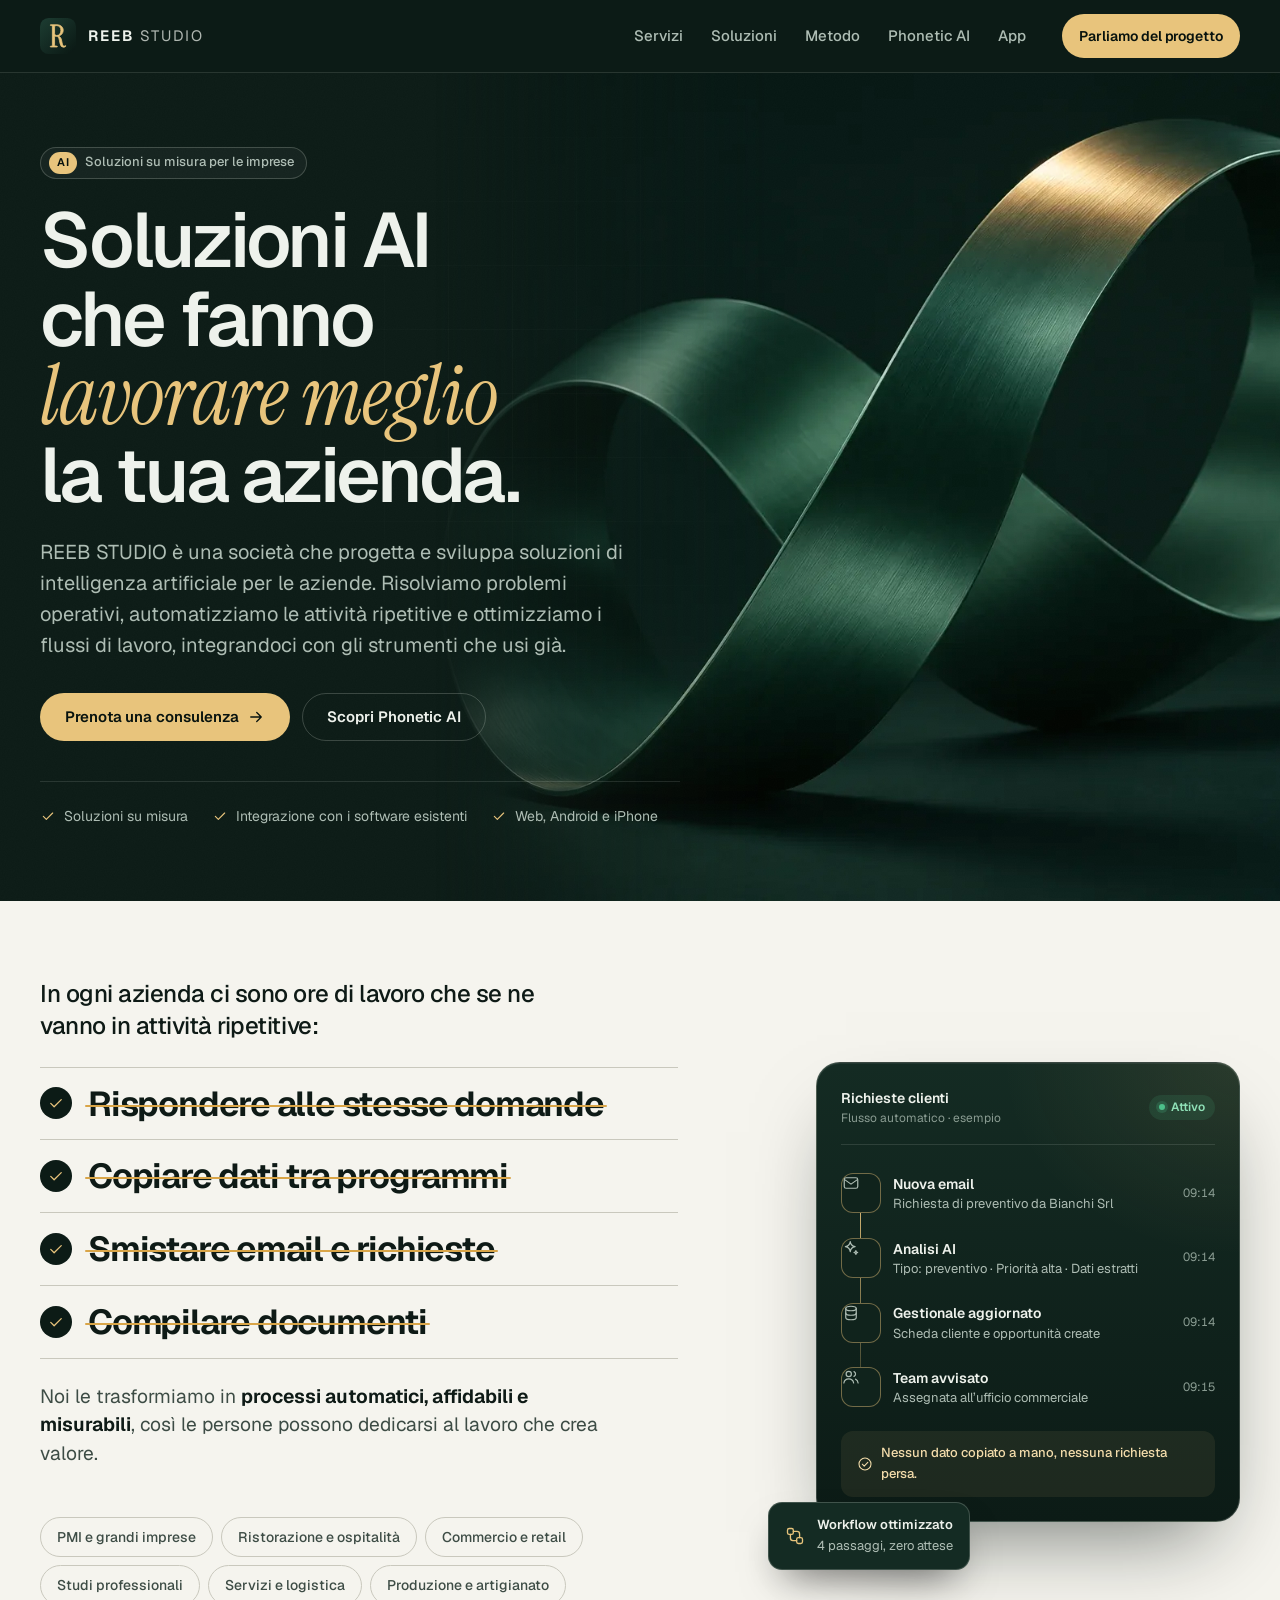
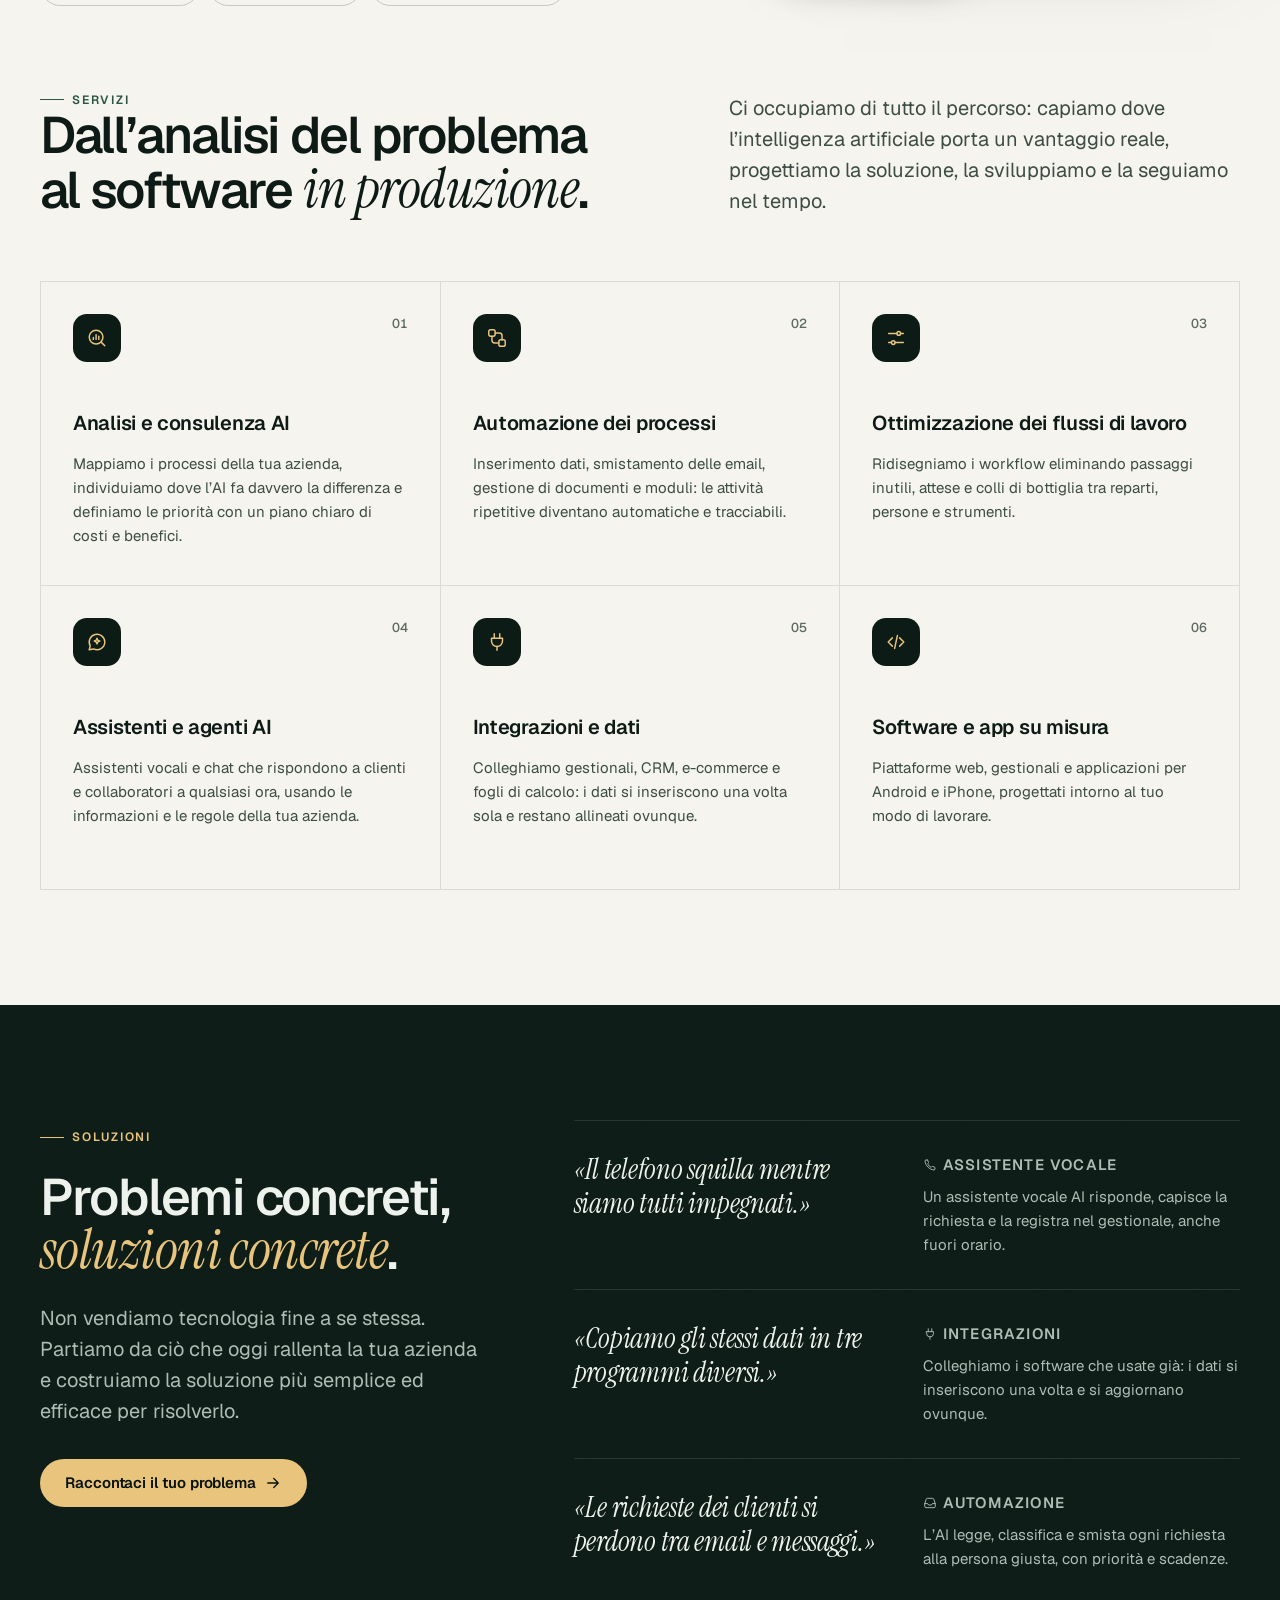
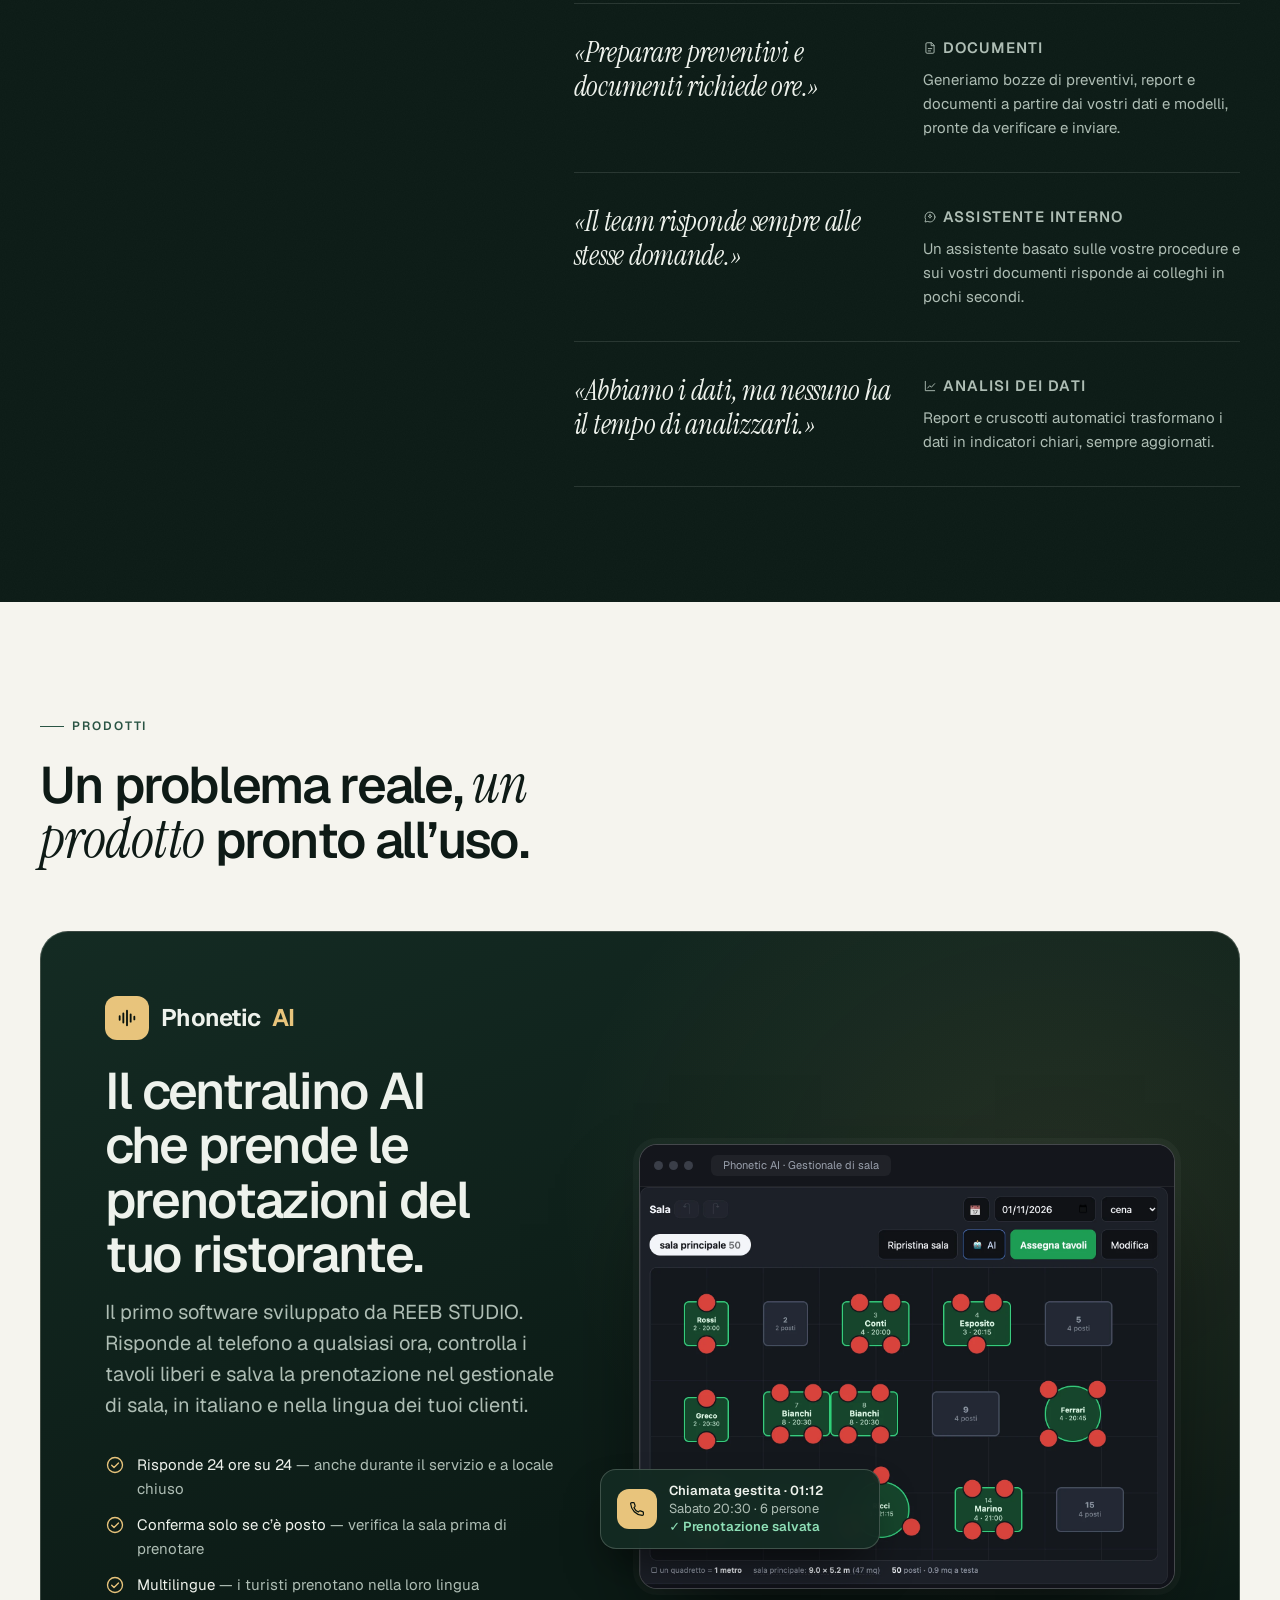
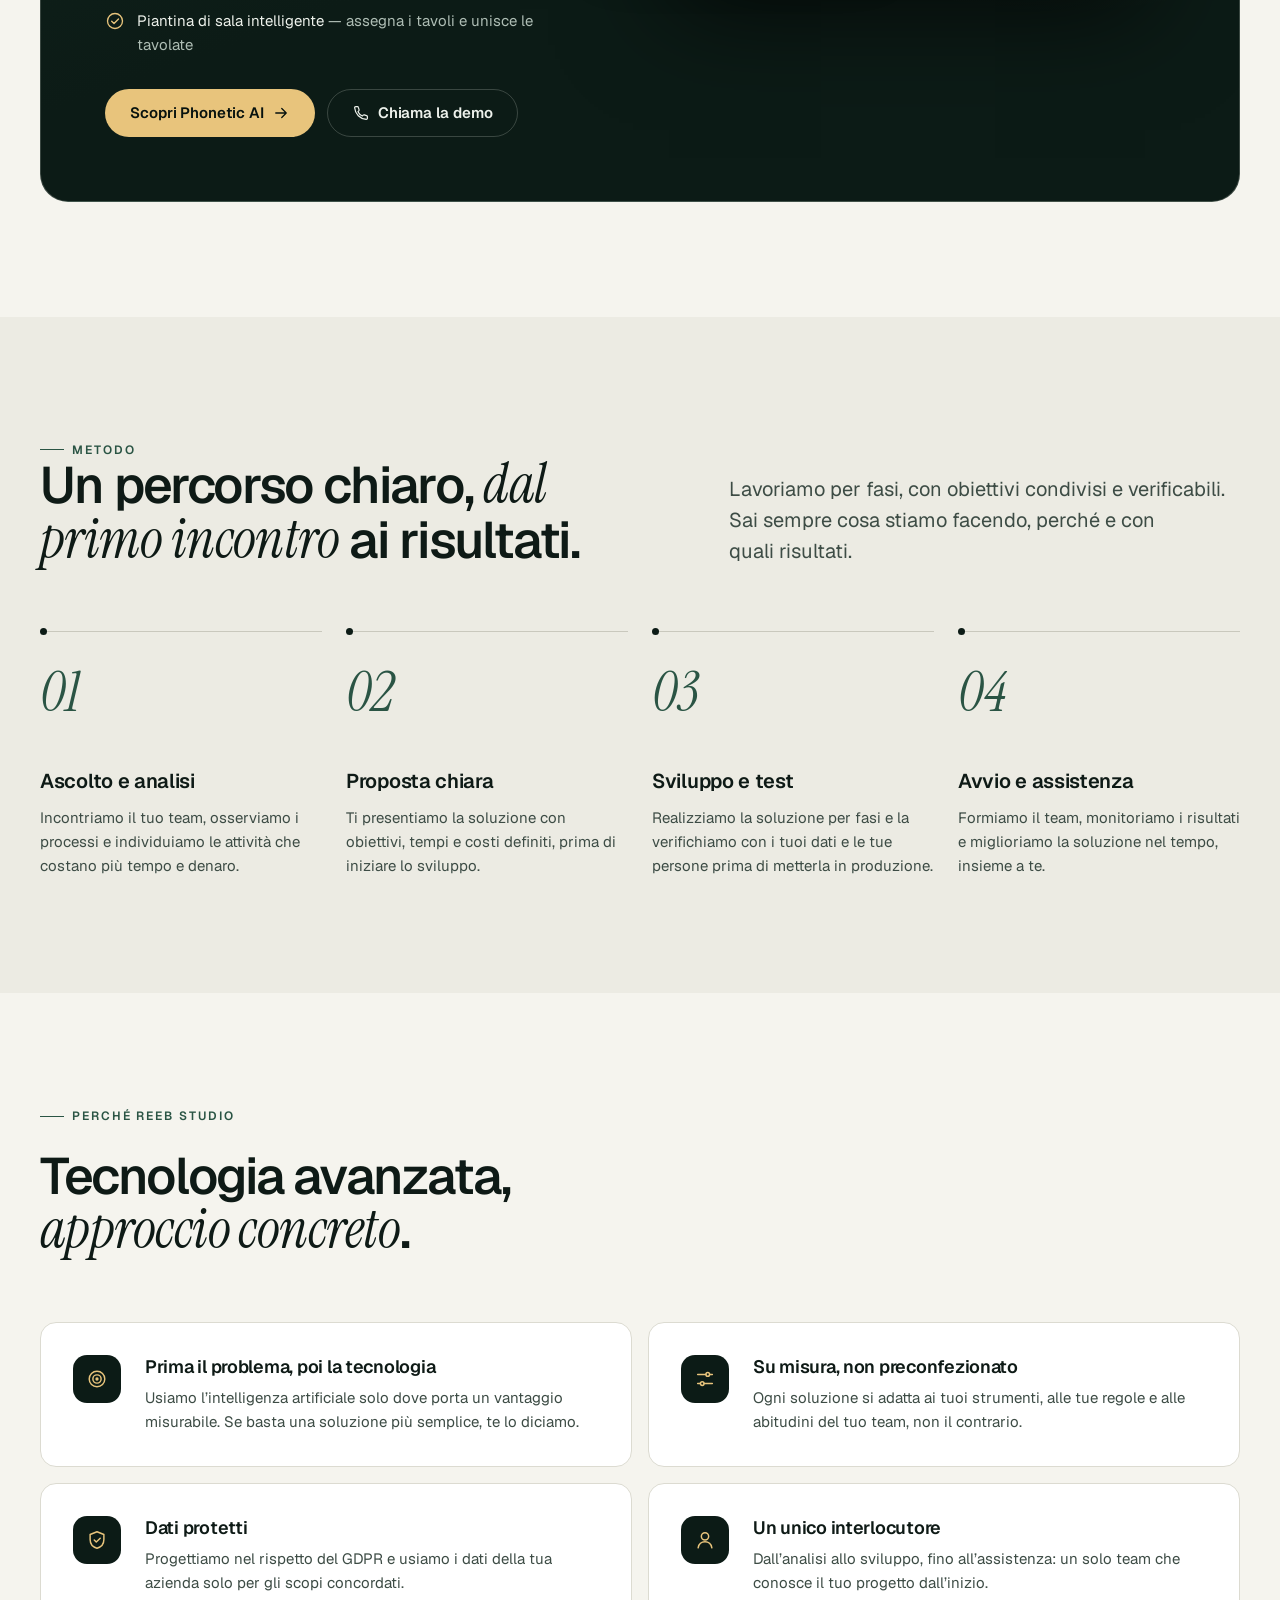
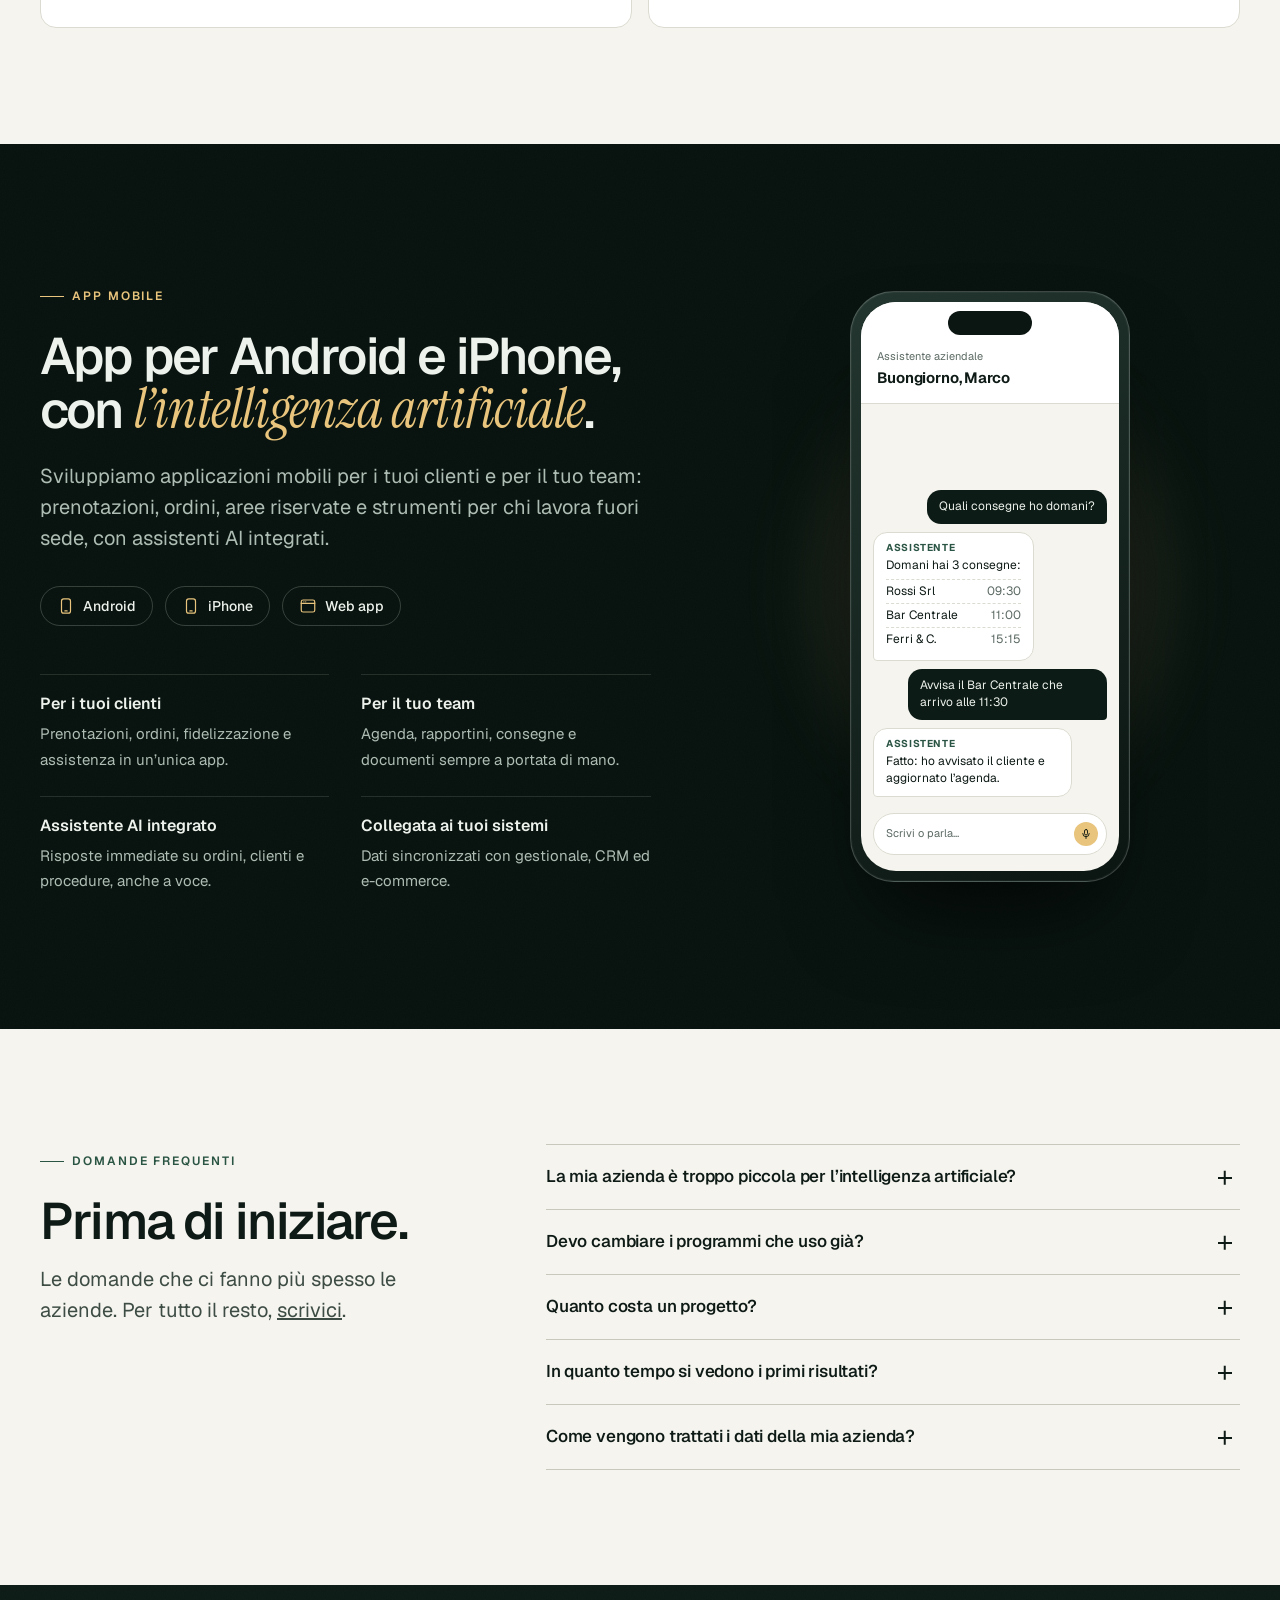
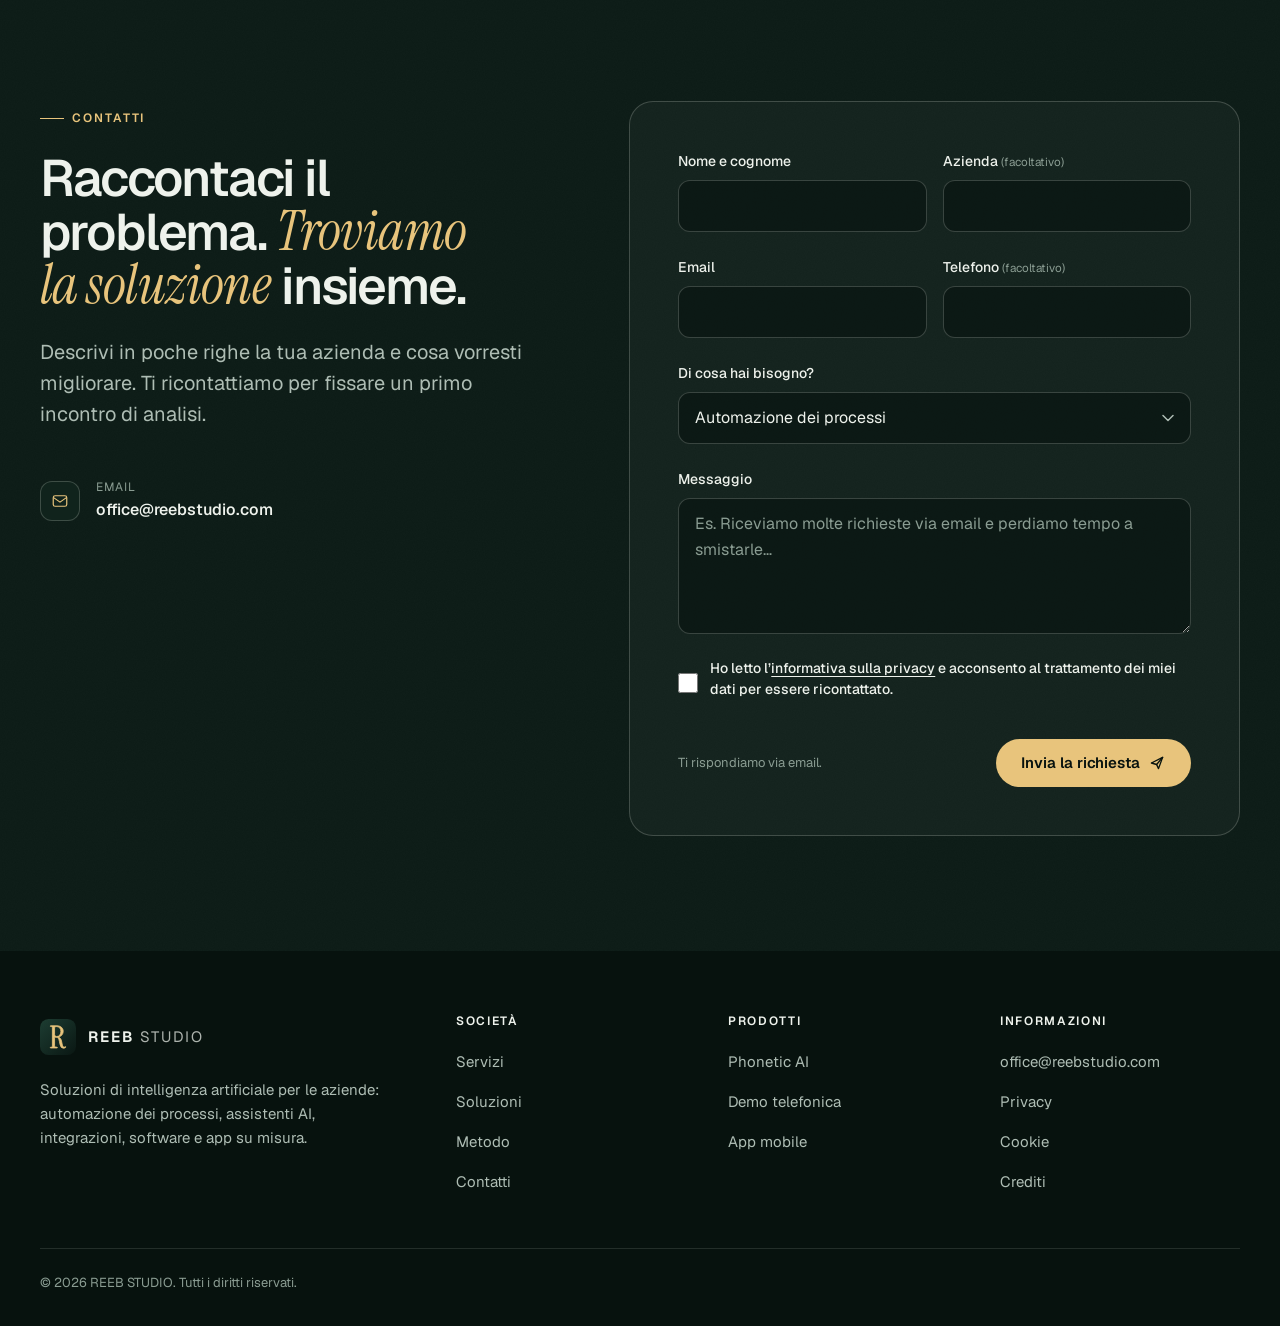
==== commit fd70098f: "Aggiorna l'indirizzo di contatto REEB STUDIO" ====
--- a/index.html
+++ b/index.html
@@ -33,7 +33,7 @@
     "url": "https://reebstudio.com/",
     "logo": "https://reebstudio.com/assets/brand/icon-512.png",
     "description": "Società che progetta e sviluppa soluzioni di intelligenza artificiale per le aziende: automazione dei processi, ottimizzazione dei flussi di lavoro, assistenti AI, integrazioni, software e app per Android e iPhone.",
-    "email": "info@reebstudio.com",
+    "email": "office@reebstudio.com",
     "makesOffer": {
       "@type": "Offer",
       "itemOffered": { "@type": "SoftwareApplication", "name": "Phonetic AI", "applicationCategory": "BusinessApplication", "url": "https://reebstudio.com/phonetic-ai/" }
@@ -483,13 +483,13 @@
           <ul class="contact-direct" role="list">
             <li>
               <span class="flow-icon"><svg aria-hidden="true"><use href="#i-mail"/></svg></span>
-              <div><small>Email</small><a href="mailto:info@reebstudio.com">info@reebstudio.com</a></div>
+              <div><small>Email</small><a href="mailto:office@reebstudio.com">office@reebstudio.com</a></div>
             </li>
           </ul>
         </div>
 
         <div class="form-card">
-          <form id="contact-form" data-email="info@reebstudio.com" data-endpoint="" novalidate>
+          <form id="contact-form" data-email="office@reebstudio.com" data-endpoint="" novalidate>
             <div class="form-grid">
               <div class="field">
                 <label for="cf-nome">Nome e cognome</label>
@@ -575,7 +575,7 @@
         <div class="footer-col">
           <h2>Informazioni</h2>
           <ul role="list">
-            <li><a href="mailto:info@reebstudio.com">info@reebstudio.com</a></li>
+            <li><a href="mailto:office@reebstudio.com">office@reebstudio.com</a></li>
             <li><a href="note-legali/#privacy">Privacy</a></li>
             <li><a href="note-legali/#cookie">Cookie</a></li>
             <li><a href="note-legali/#crediti">Crediti</a></li>
--- a/assets/css/site.css
+++ b/assets/css/site.css
@@ -475,15 +475,21 @@
    -------------------------------------------------------------------------- */
 
 .hero {
+  display: flex;
+  align-items: center;
   overflow: hidden;
-  padding-block: clamp(4.5rem, 10vw, 8rem) clamp(4rem, 8vw, 6.5rem);
+  /* L'apertura occupa esattamente la prima schermata */
+  min-height: min(calc(100vh - var(--header-h)), 60rem);
+  min-height: min(calc(100svh - var(--header-h)), 60rem);
+  padding-block: clamp(2.5rem, 6vh, 5rem);
 }
 
 .hero-copy { position: relative; max-width: 40rem; }
 
-.hero h1 { max-width: 13.5ch; }
-.hero .lead { margin-top: var(--s5); }
-.hero .actions { margin-top: var(--s6); }
+.hero h1 { max-width: 13.5ch; font-size: clamp(2.5rem, min(6vw, 8.6vh), 5rem); }
+.hero .pill { margin-bottom: clamp(1rem, 2.5vh, 1.5rem); }
+.hero .lead { margin-top: clamp(1rem, 2.5vh, 1.5rem); }
+.hero .actions { margin-top: clamp(1.25rem, 3.5vh, 2rem); }
 
 .pill {
   display: inline-flex;
@@ -514,8 +520,8 @@
   display: flex;
   flex-wrap: wrap;
   gap: var(--s3) var(--s5);
-  margin-top: var(--s7);
-  padding-top: var(--s5);
+  margin-top: clamp(1.5rem, 4.5vh, 3rem);
+  padding-top: clamp(1rem, 2.5vh, 1.5rem);
   border-top: 1px solid var(--line-dark);
   list-style: none;
   color: var(--on-dark-2);
@@ -1606,7 +1612,8 @@
   .nav-panel .btn { width: 100%; margin-top: var(--s5); }
 
   .problems-grid, .product-feature, .apps, .faq-grid, .contact-grid, .section-head-split { grid-template-columns: minmax(0, 1fr); }
-  .hero { padding-bottom: 58vw; }
+  .hero { display: block; min-height: 0; padding-block: clamp(3rem, 8vw, 4.5rem) 58vw; }
+  .hero h1 { font-size: clamp(2.25rem, 7vw, 3.5rem); }
   .hero-ribbon {
     top: auto;
     bottom: -6vw;
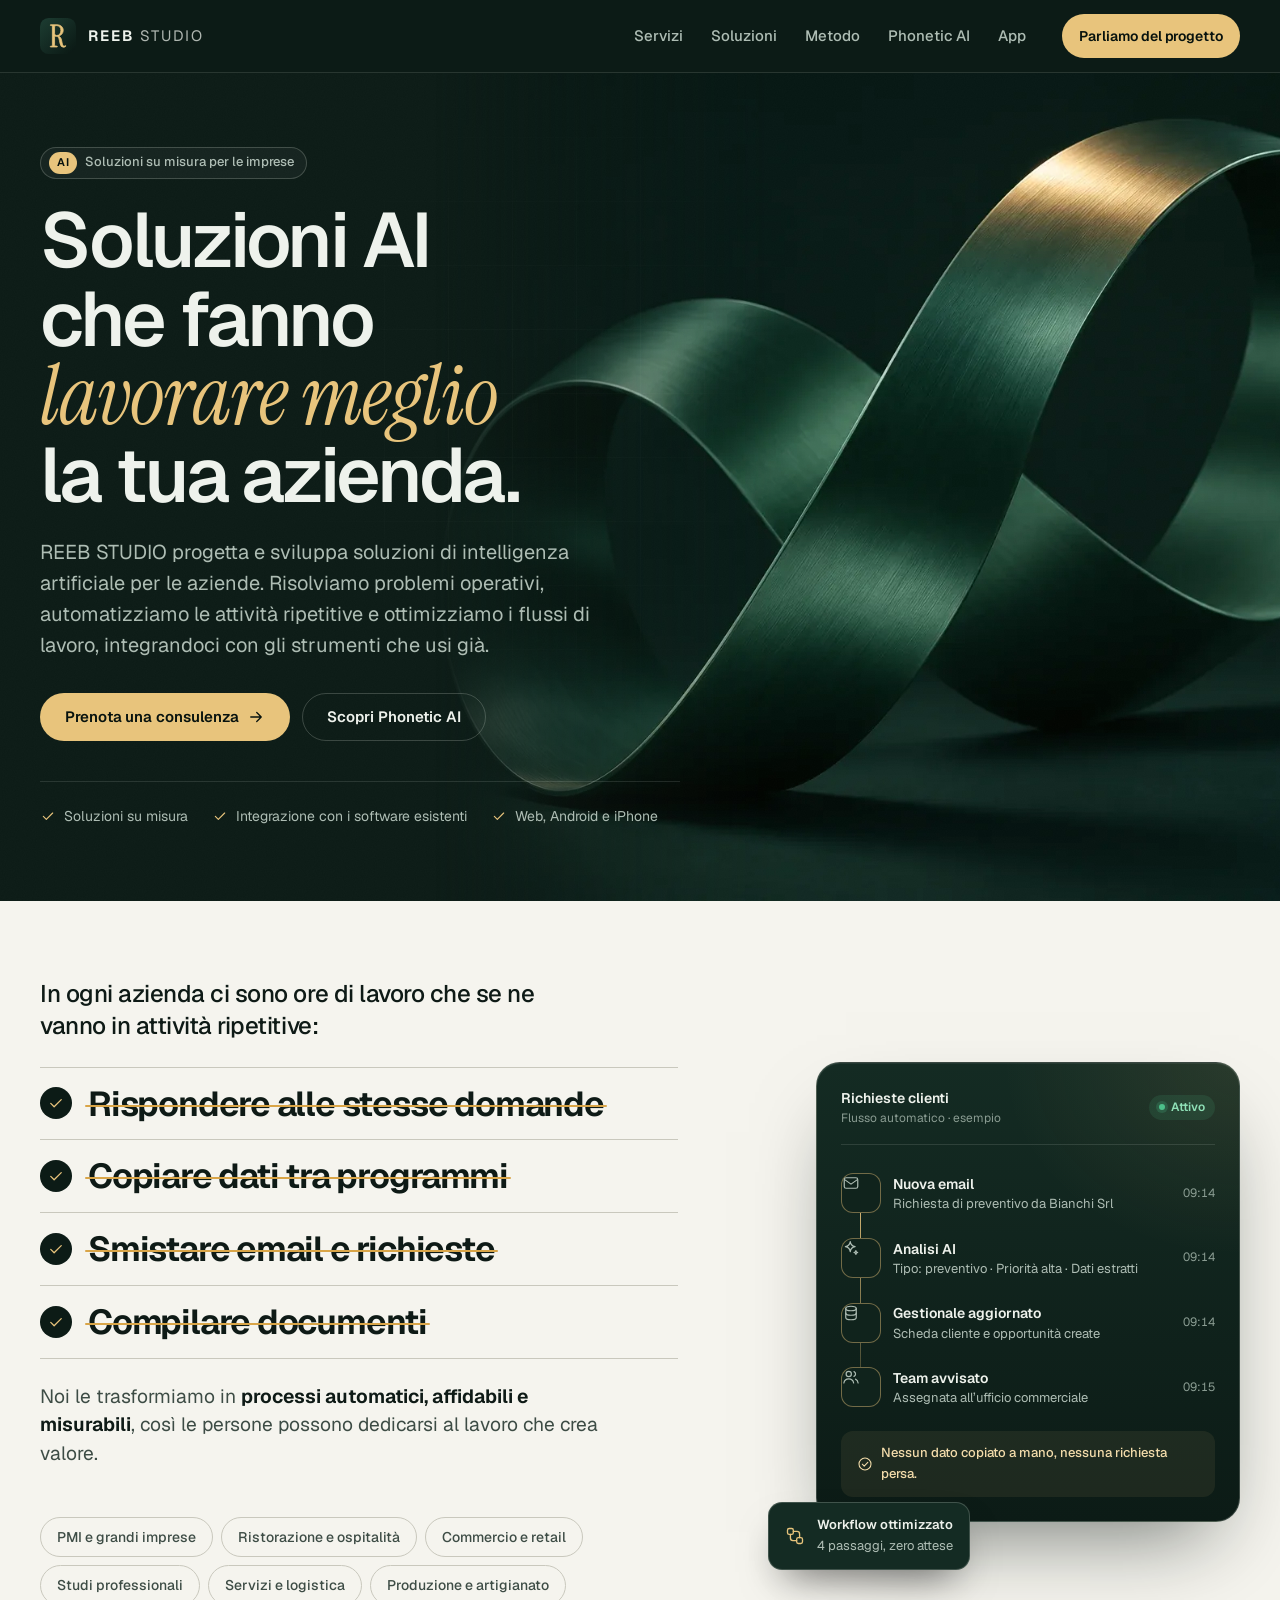
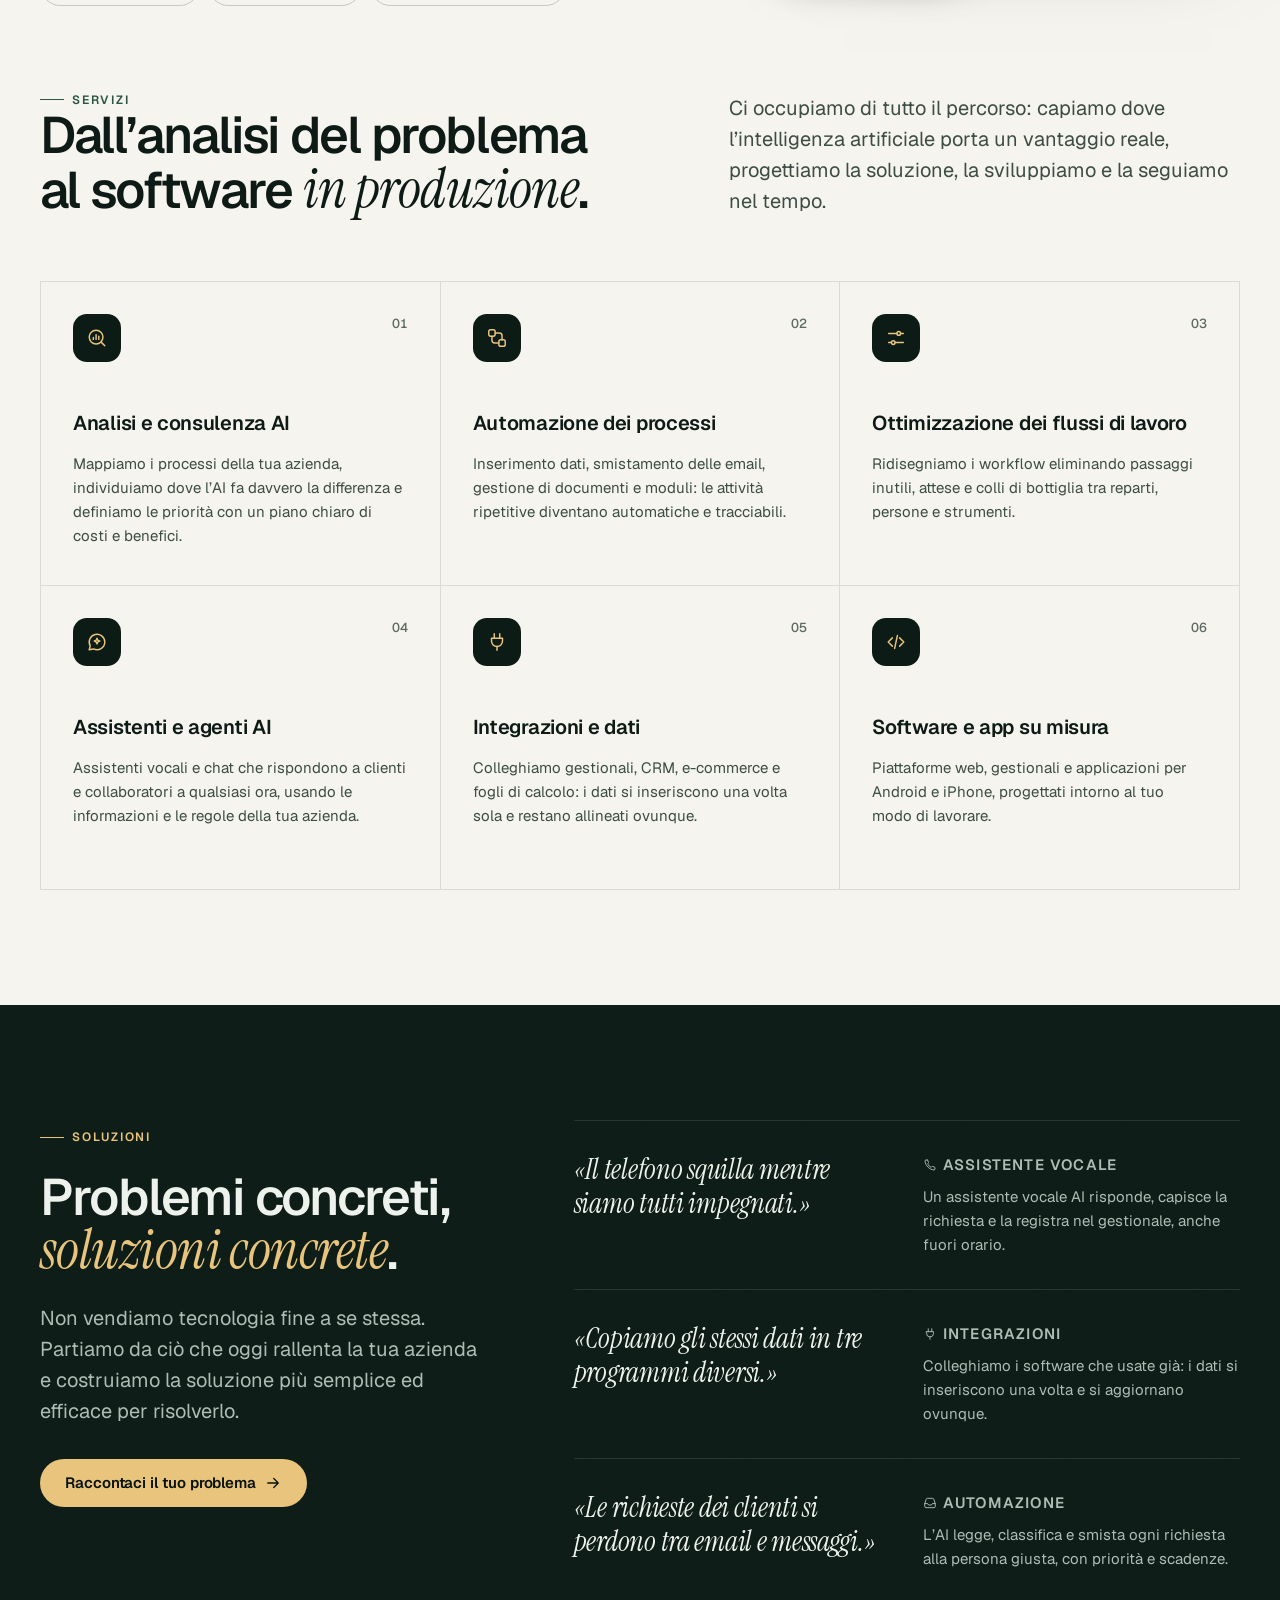
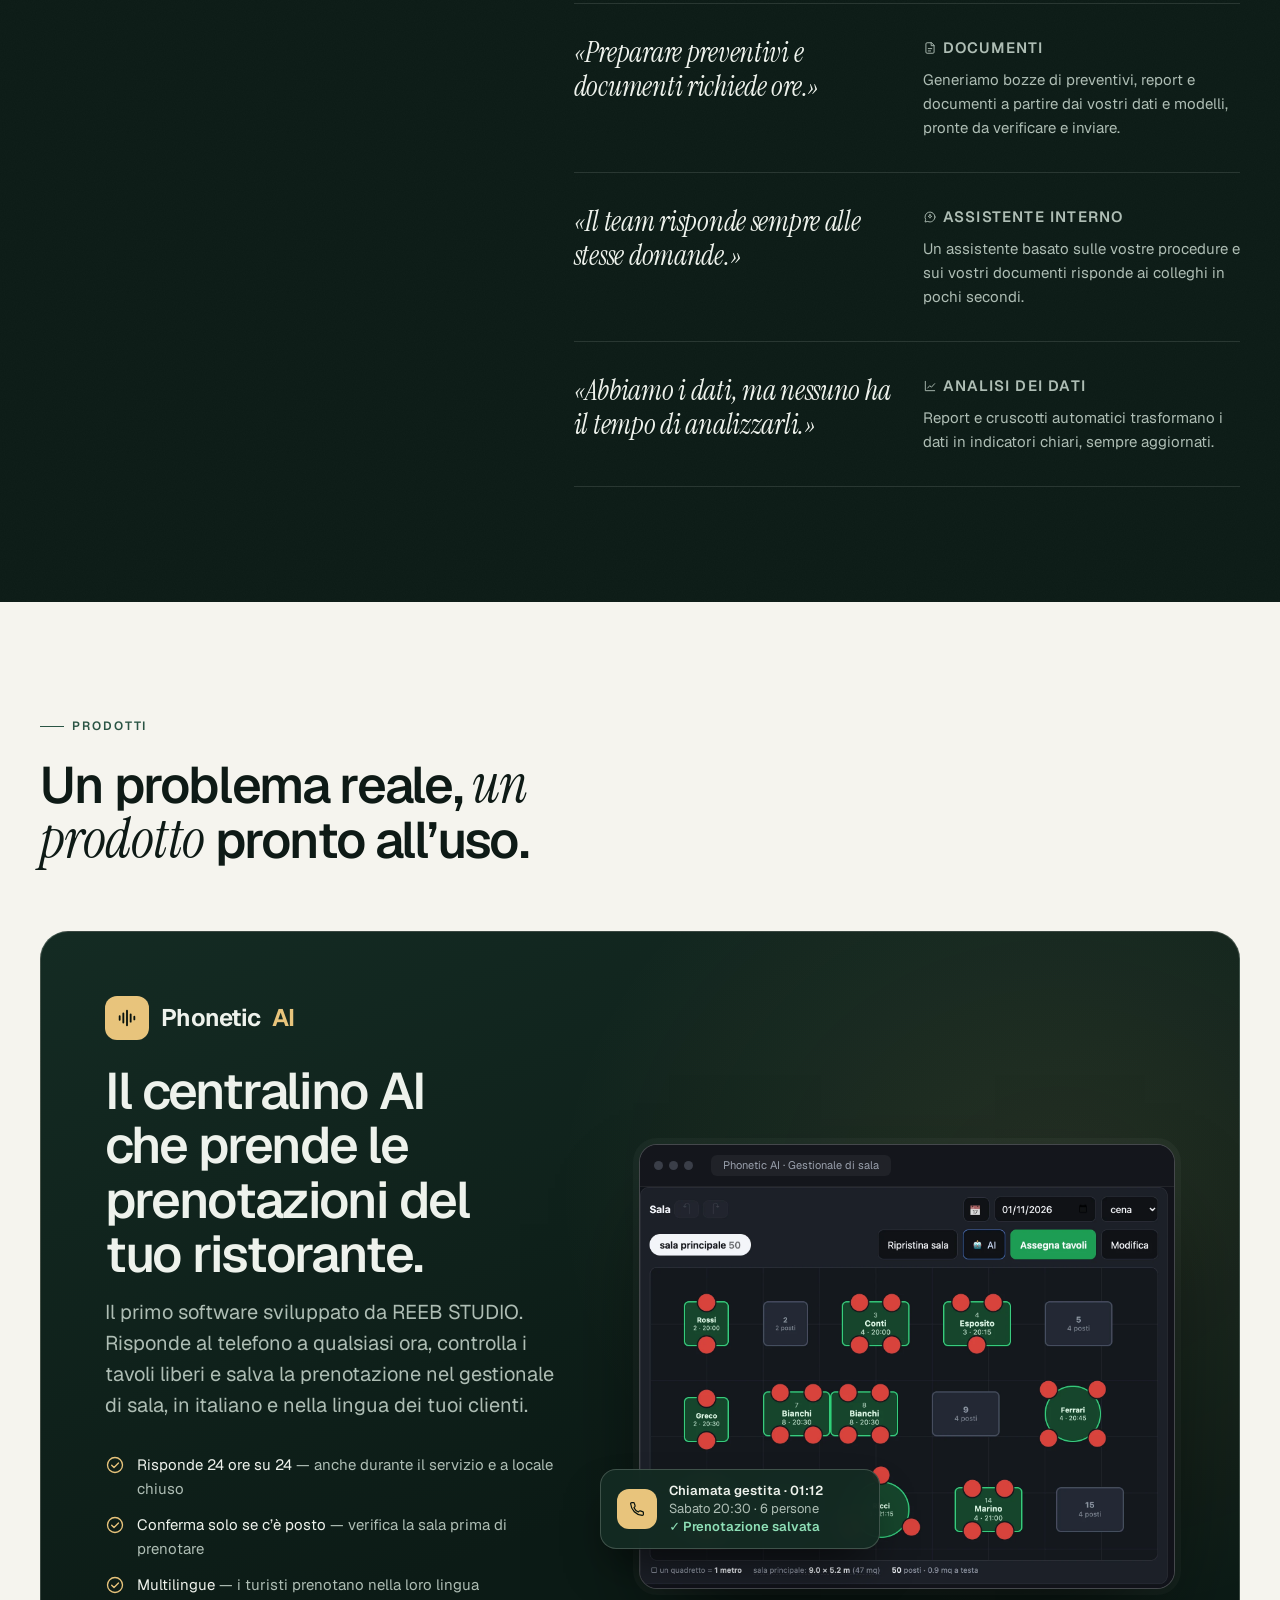
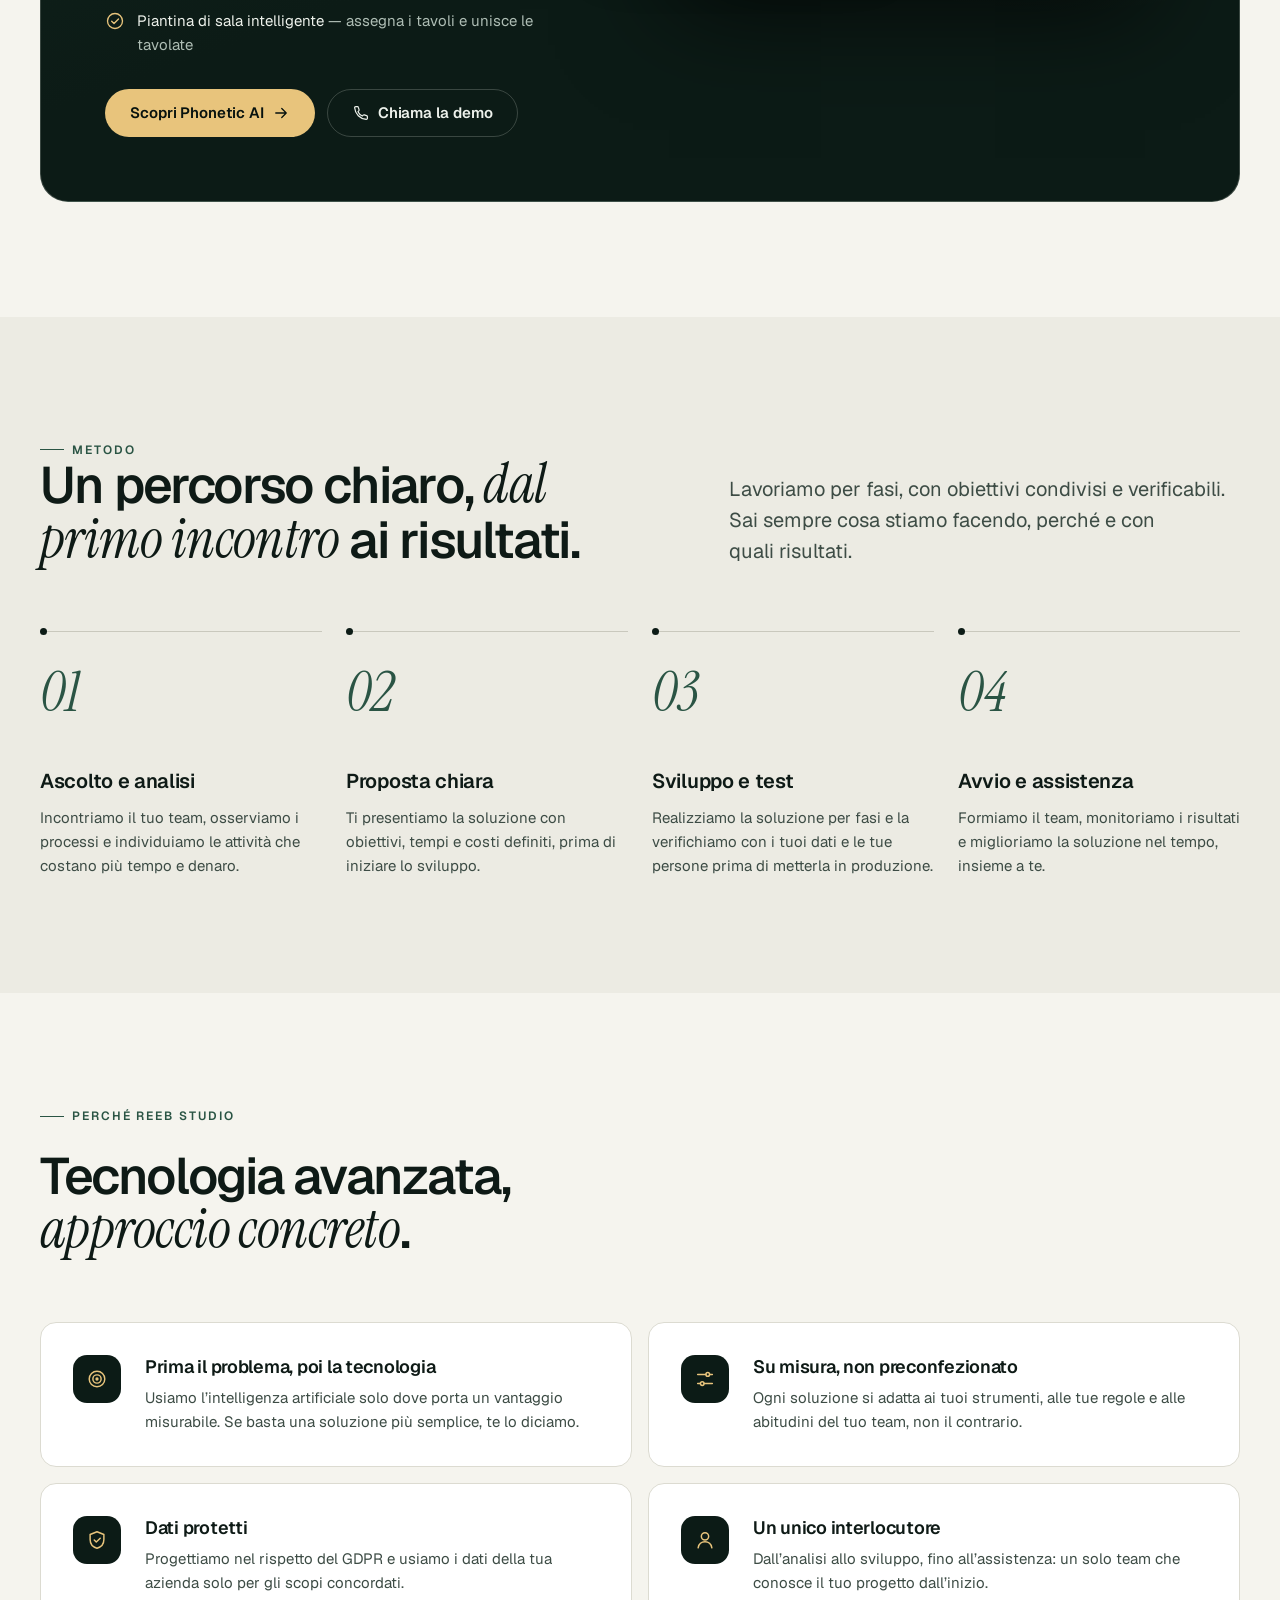
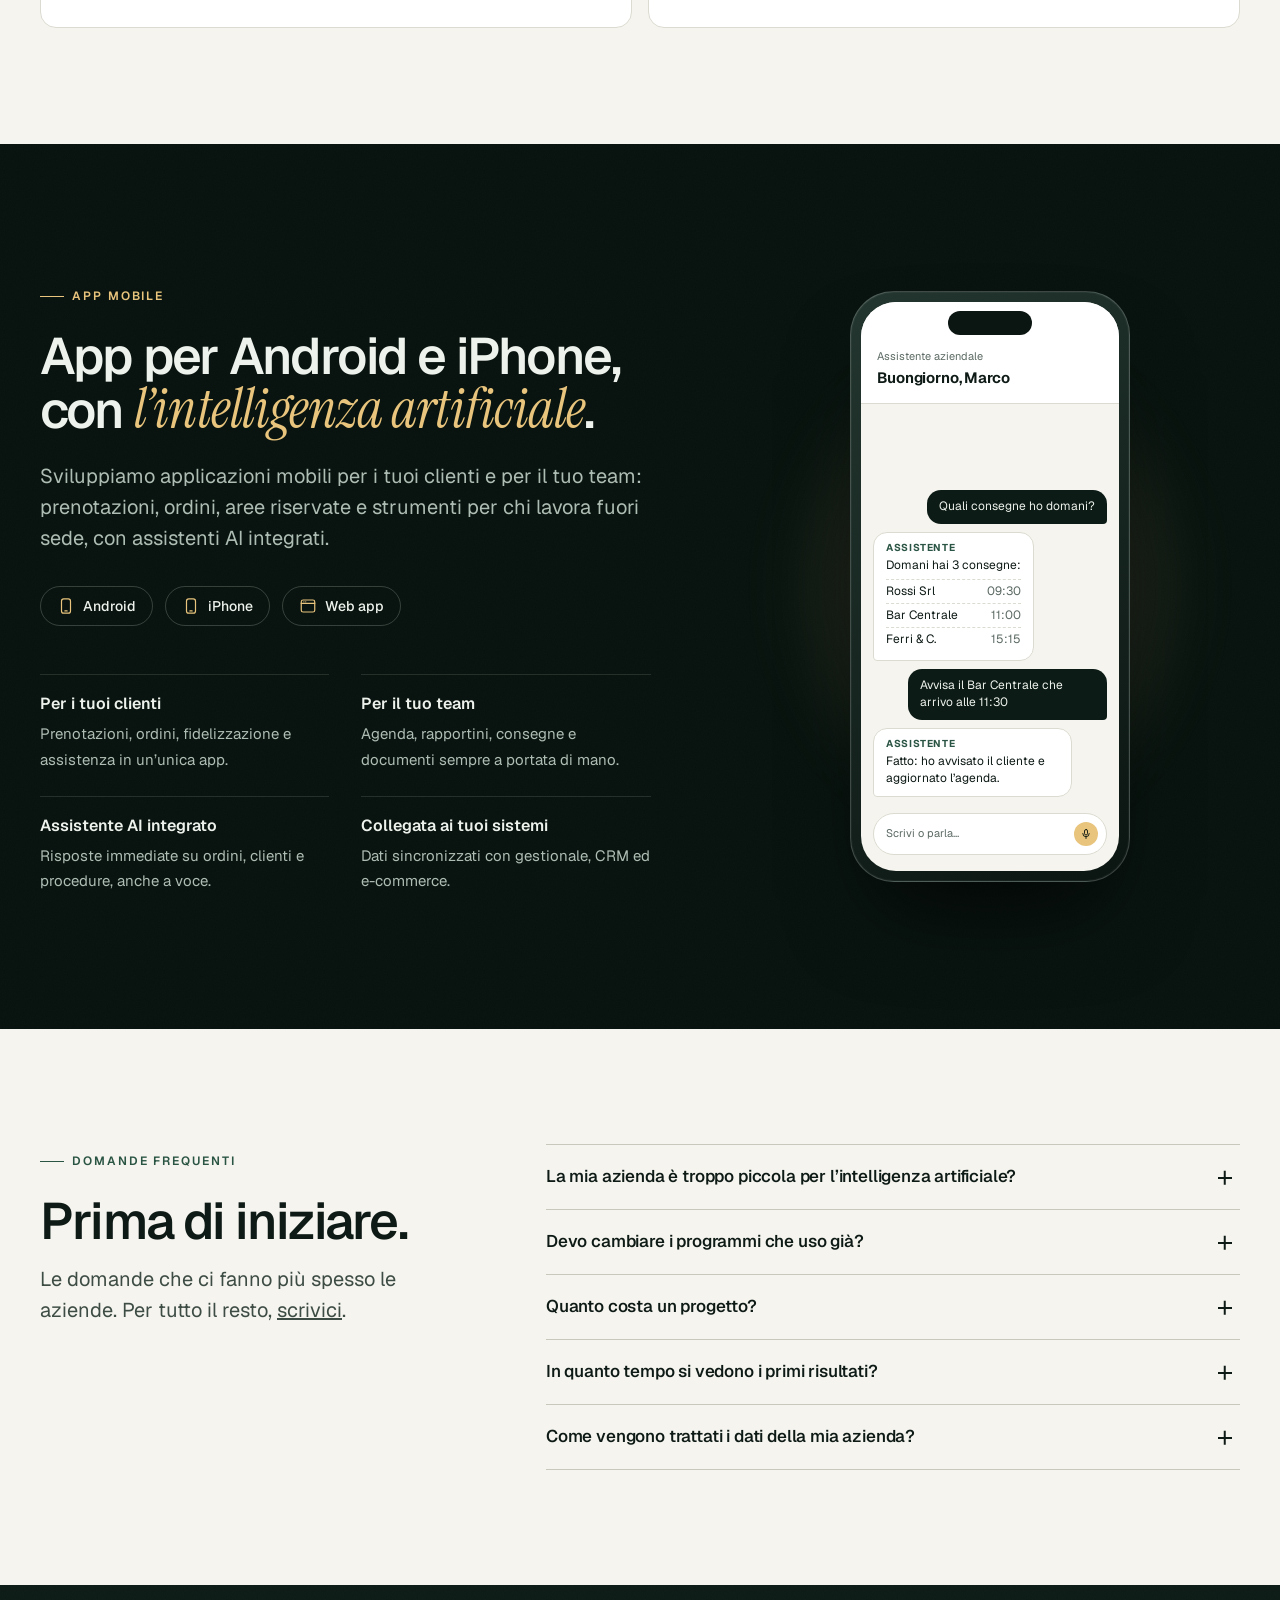
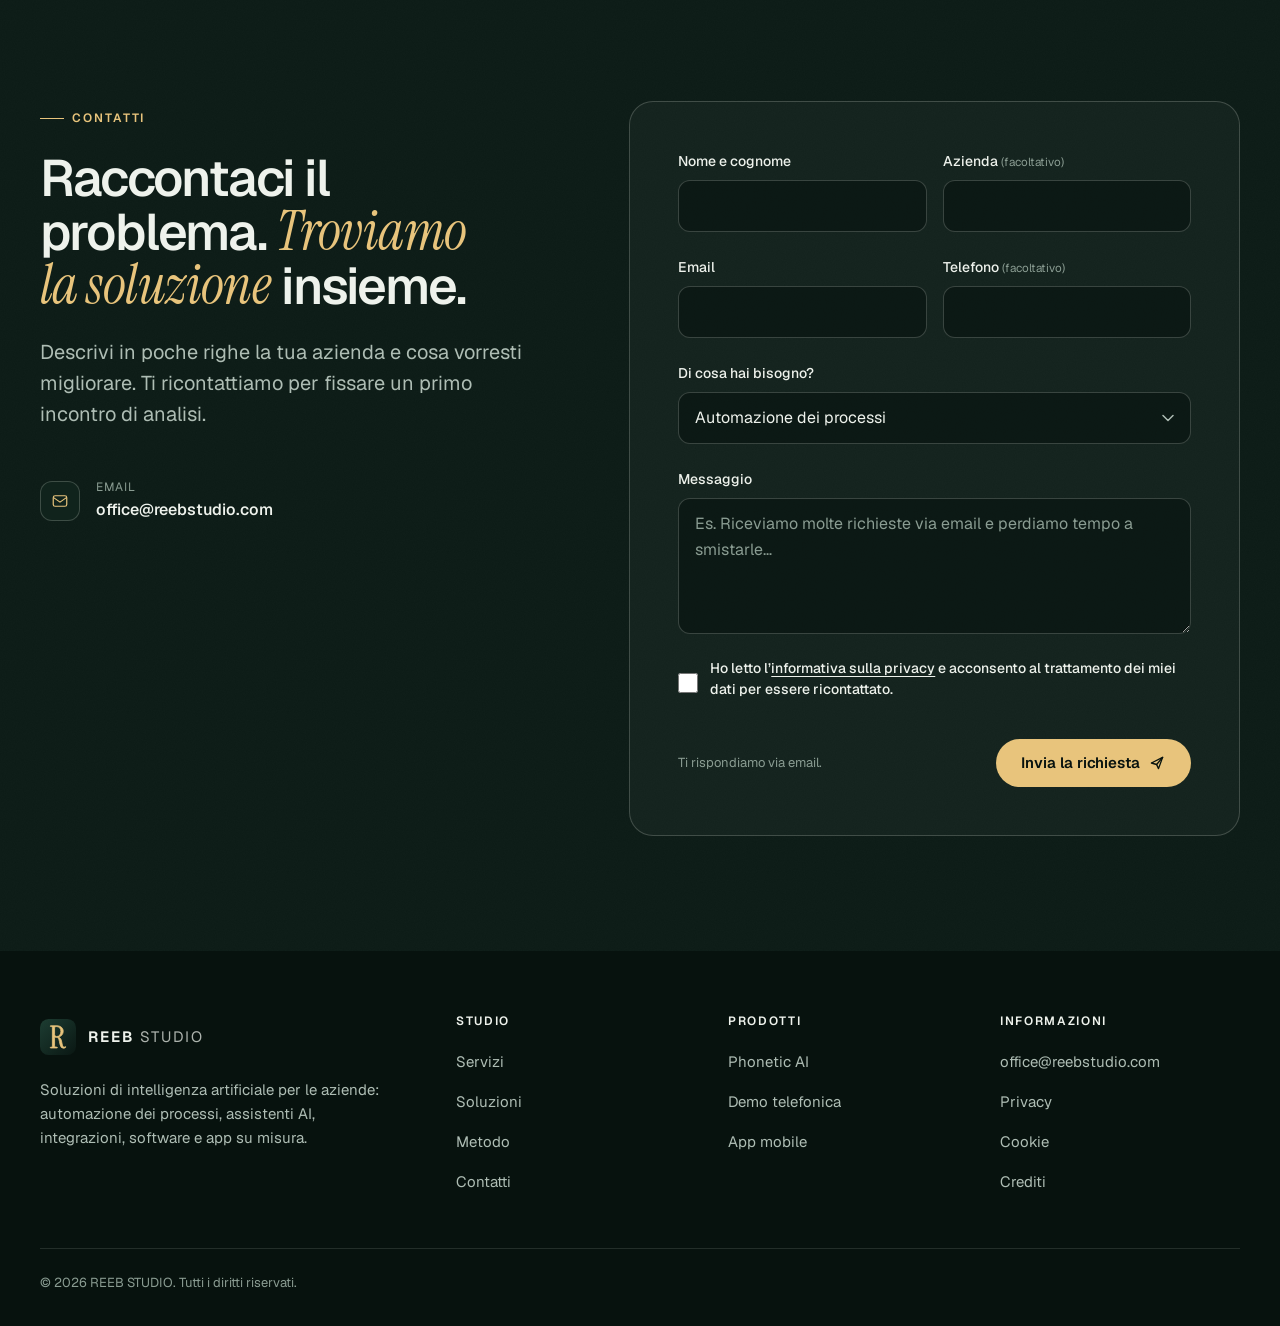
==== commit 2bf13a4a: "Aggiorna descrizione e footer di REEB STUDIO" ====
--- a/index.html
+++ b/index.html
@@ -4,7 +4,7 @@
   <meta charset="utf-8">
   <meta name="viewport" content="width=device-width, initial-scale=1">
   <title>REEB STUDIO — Soluzioni di intelligenza artificiale per le aziende</title>
-  <meta name="description" content="REEB STUDIO è una società che progetta soluzioni di intelligenza artificiale per le aziende: automazione dei processi, ottimizzazione dei flussi di lavoro, assistenti AI, integrazioni, software e app su misura.">
+  <meta name="description" content="REEB STUDIO progetta soluzioni di intelligenza artificiale per le aziende: automazione dei processi, ottimizzazione dei flussi di lavoro, assistenti AI, integrazioni, software e app su misura.">
   <meta name="theme-color" content="#0c1b16">
   <link rel="canonical" href="https://reebstudio.com/">
   <meta property="og:type" content="website">
@@ -32,7 +32,7 @@
     "name": "REEB STUDIO",
     "url": "https://reebstudio.com/",
     "logo": "https://reebstudio.com/assets/brand/icon-512.png",
-    "description": "Società che progetta e sviluppa soluzioni di intelligenza artificiale per le aziende: automazione dei processi, ottimizzazione dei flussi di lavoro, assistenti AI, integrazioni, software e app per Android e iPhone.",
+    "description": "REEB STUDIO progetta e sviluppa soluzioni di intelligenza artificiale per le aziende: automazione dei processi, ottimizzazione dei flussi di lavoro, assistenti AI, integrazioni, software e app per Android e iPhone.",
     "email": "office@reebstudio.com",
     "makesOffer": {
       "@type": "Offer",
@@ -120,7 +120,7 @@
         <div class="hero-copy">
           <p class="pill"><b>AI</b> Soluzioni su misura per le imprese</p>
           <h1 id="hero-title">Soluzioni AI che fanno <span class="accent">lavorare meglio</span> la tua azienda.</h1>
-          <p class="lead">REEB STUDIO è una società che progetta e sviluppa soluzioni di intelligenza artificiale per le aziende. Risolviamo problemi operativi, automatizziamo le attività ripetitive e ottimizziamo i flussi di lavoro, integrandoci con gli strumenti che usi già.</p>
+          <p class="lead">REEB STUDIO progetta e sviluppa soluzioni di intelligenza artificiale per le aziende. Risolviamo problemi operativi, automatizziamo le attività ripetitive e ottimizziamo i flussi di lavoro, integrandoci con gli strumenti che usi già.</p>
           <div class="actions">
             <a class="btn btn-gold" href="#contatti">Prenota una consulenza <svg class="arrow" aria-hidden="true"><use href="#i-arrow"/></svg></a>
             <a class="btn btn-ghost" href="phonetic-ai/">Scopri Phonetic AI</a>
@@ -556,7 +556,7 @@
           <p>Soluzioni di intelligenza artificiale per le aziende: automazione dei processi, assistenti AI, integrazioni, software e app su misura.</p>
         </div>
         <div class="footer-col">
-          <h2>Società</h2>
+          <h2>Studio</h2>
           <ul role="list">
             <li><a href="#servizi">Servizi</a></li>
             <li><a href="#soluzioni">Soluzioni</a></li>
@@ -583,7 +583,6 @@
         </div>
       </div>
       <div class="footer-bottom">
-        <!-- Quando la società sarà registrata, aggiungere qui: ragione sociale completa, sede legale, P.IVA (obbligatoria per legge sul sito). -->
         <span>&copy; <span data-year>2026</span> REEB STUDIO. Tutti i diritti riservati.</span>
         
       </div>
